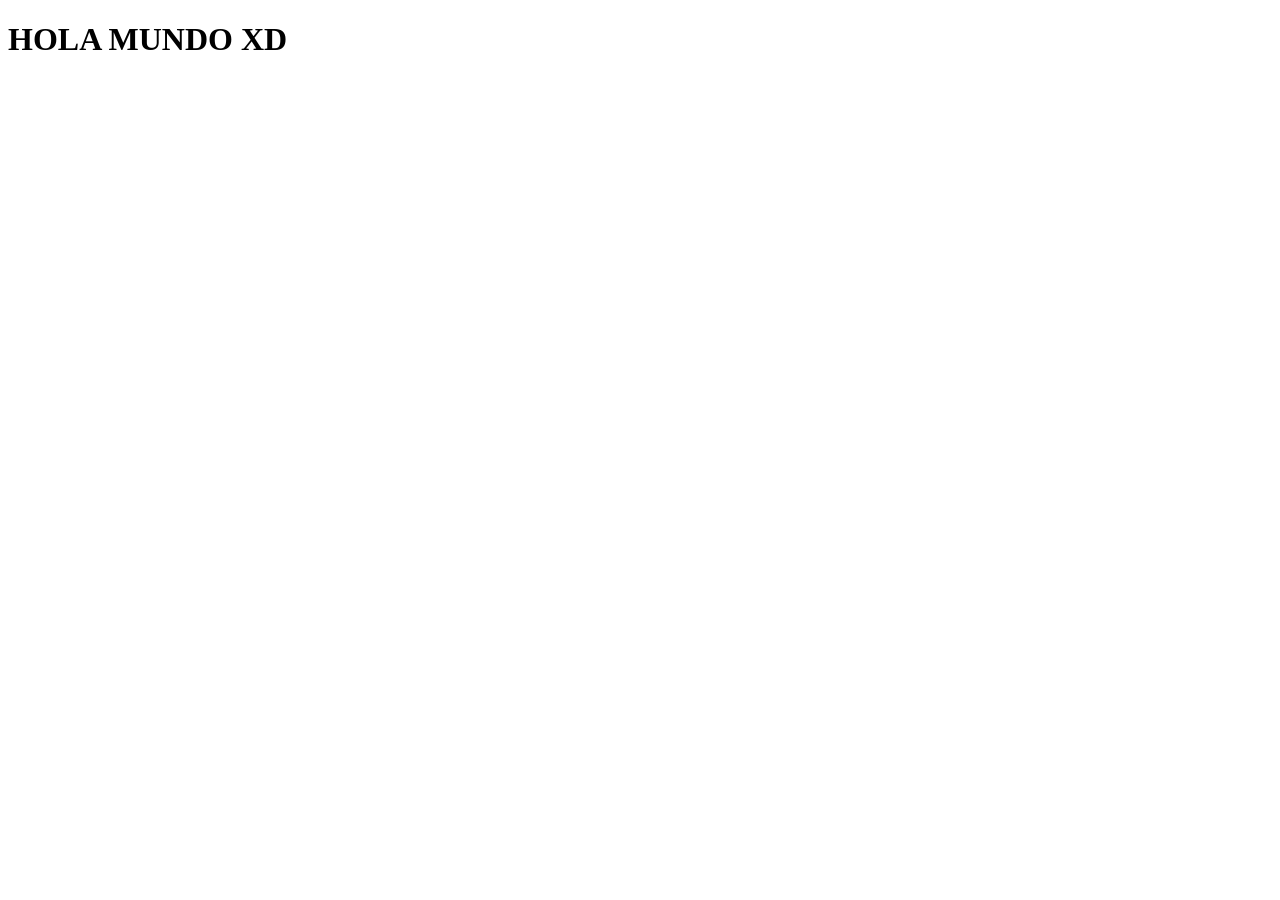
==== mi_portafolio/index.html @ 8c905e2c "PRUEBA HTML" ====
<!DOCTYPE html>
<html lang="en">
<head>
    <meta charset="UTF-8">
    <meta name="viewport" content="width=device-width, initial-scale=1.0">
    <title>Document</title>
</head>
<body>
    <h1>
        HOLA MUNDO
        XD
    </h1>
</body>
</html>
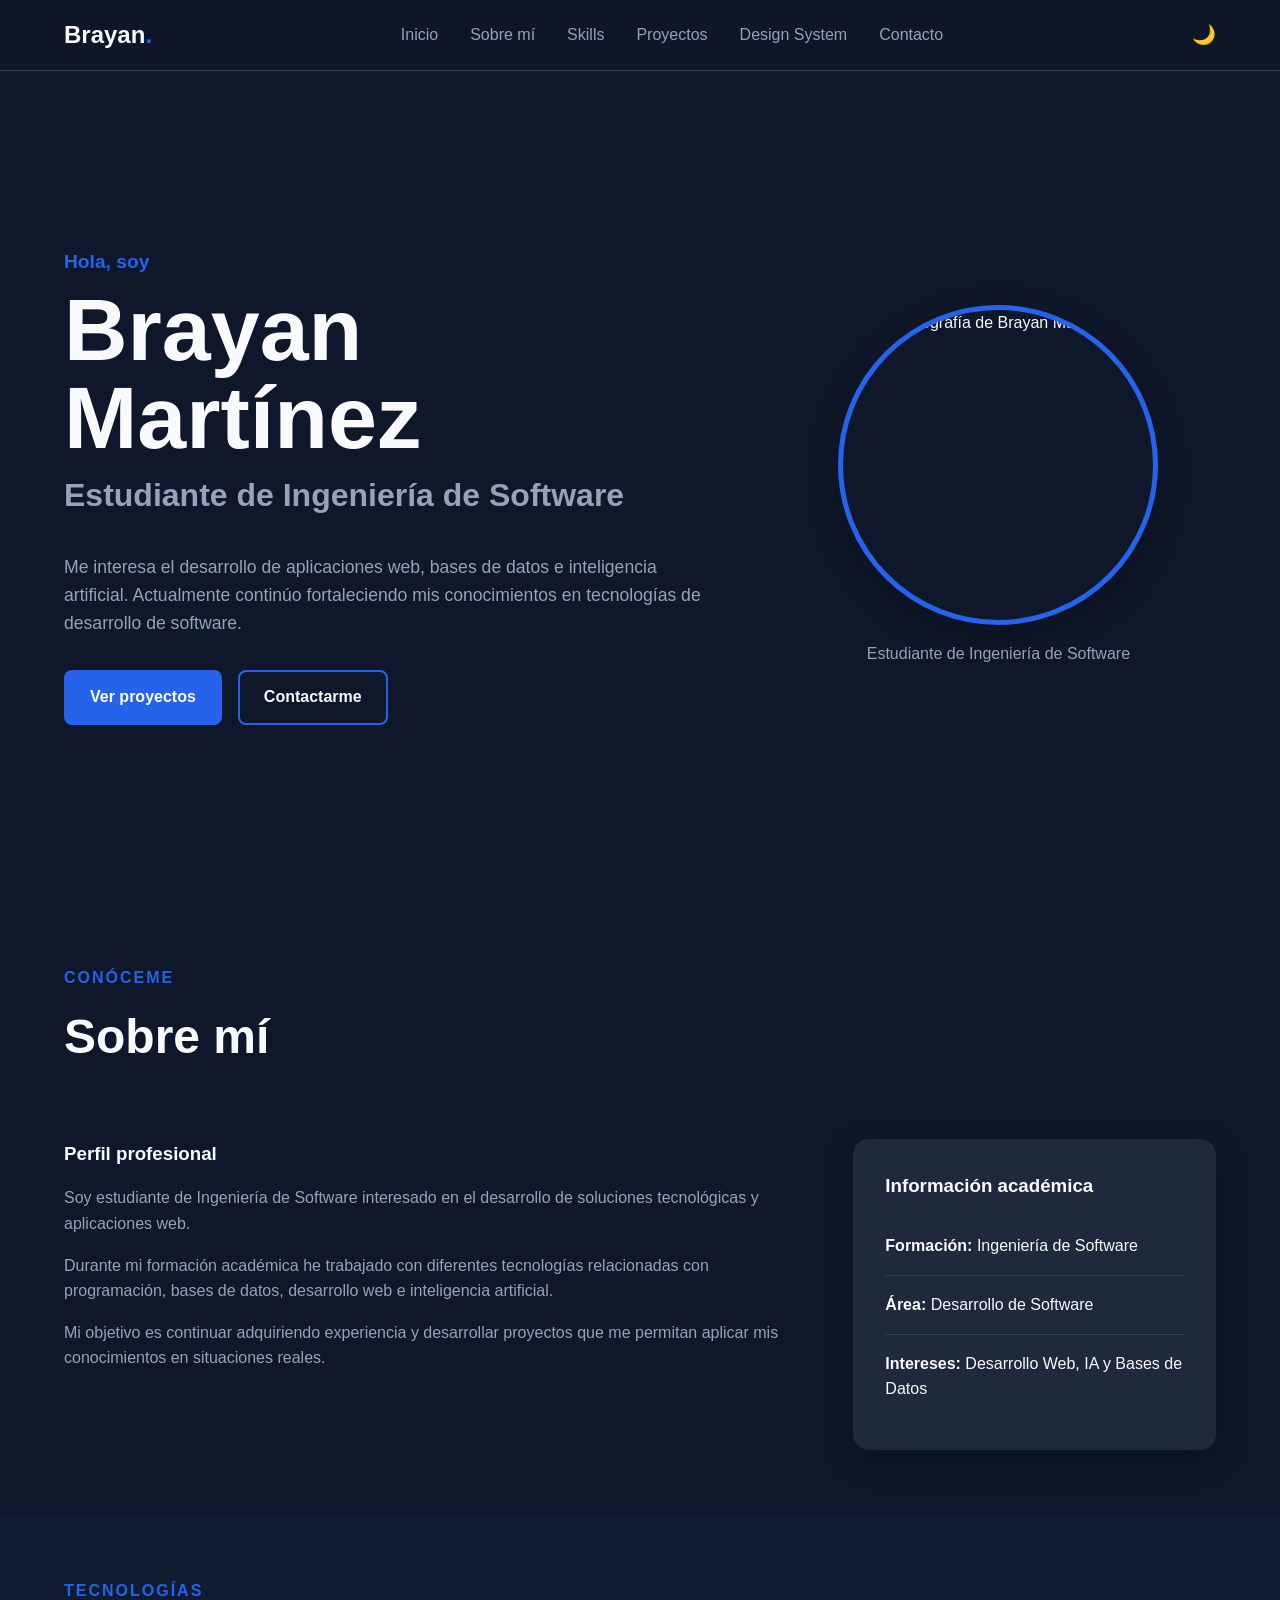
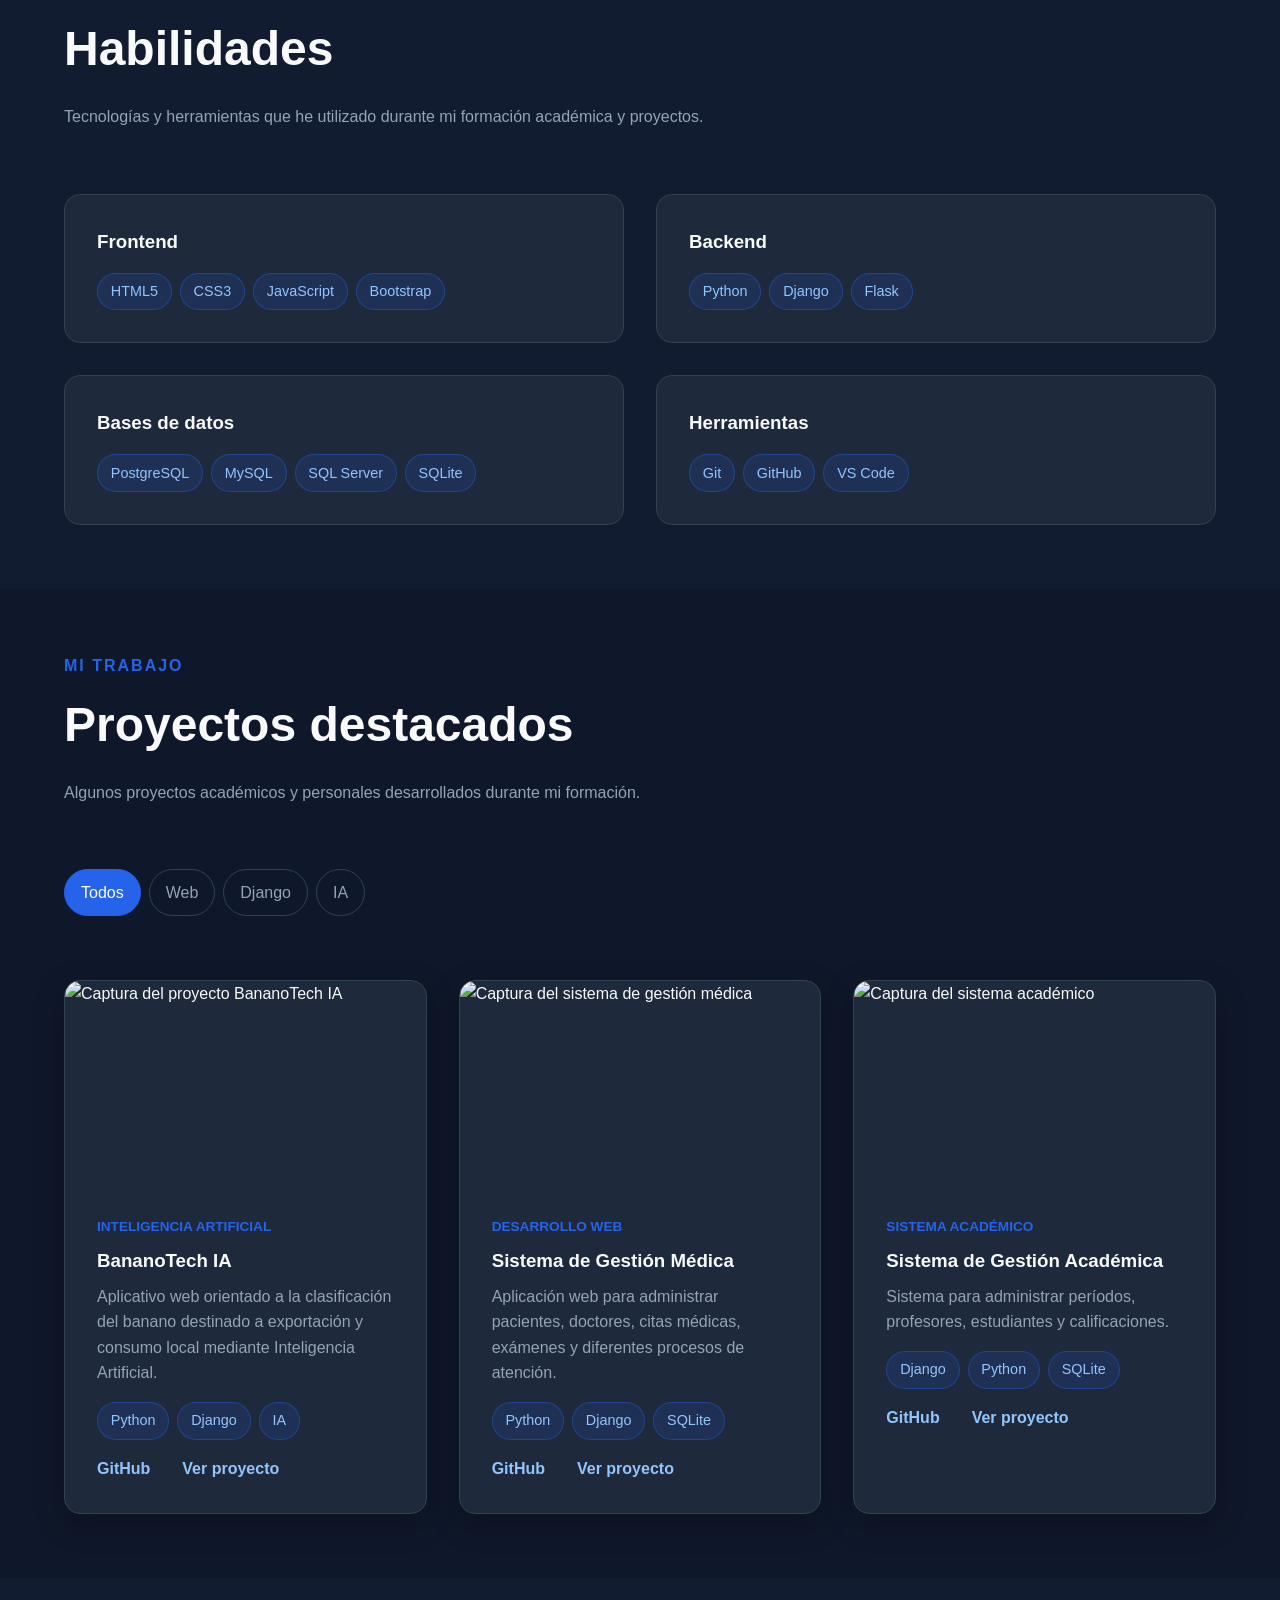
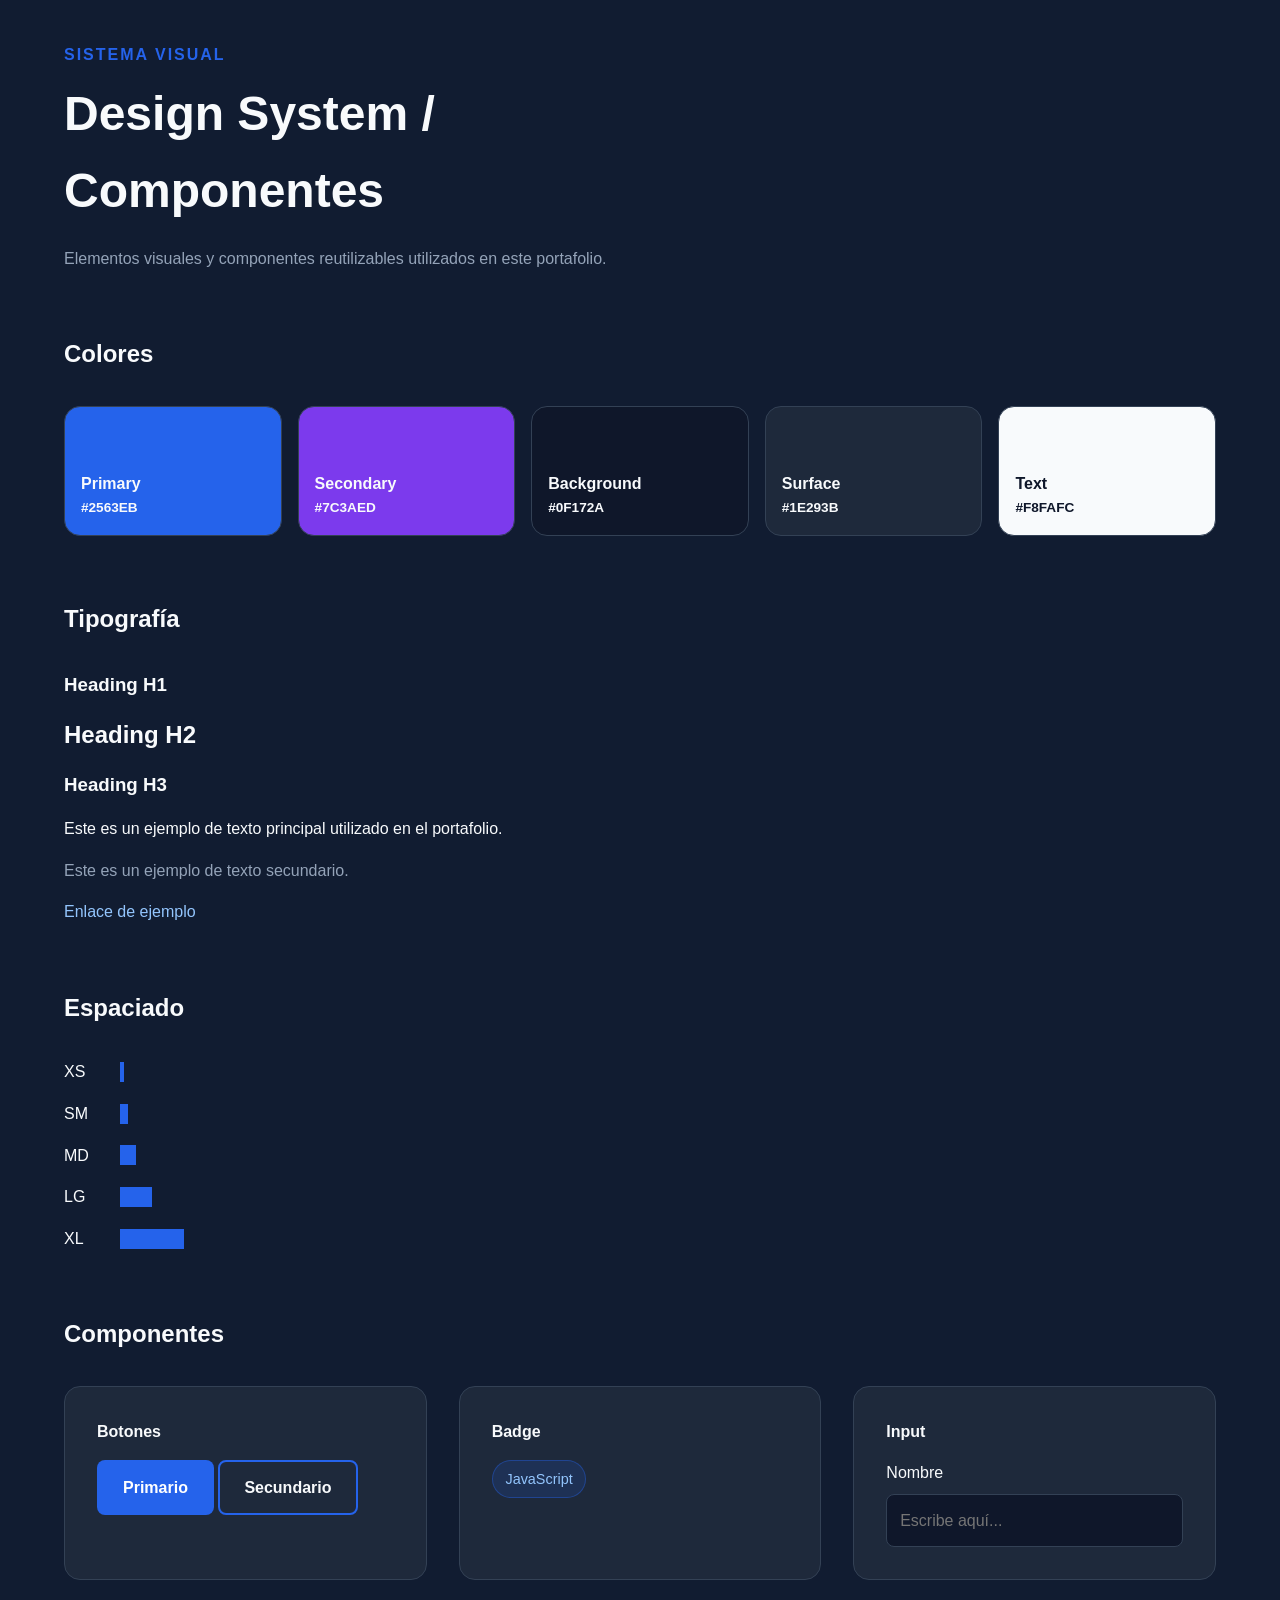
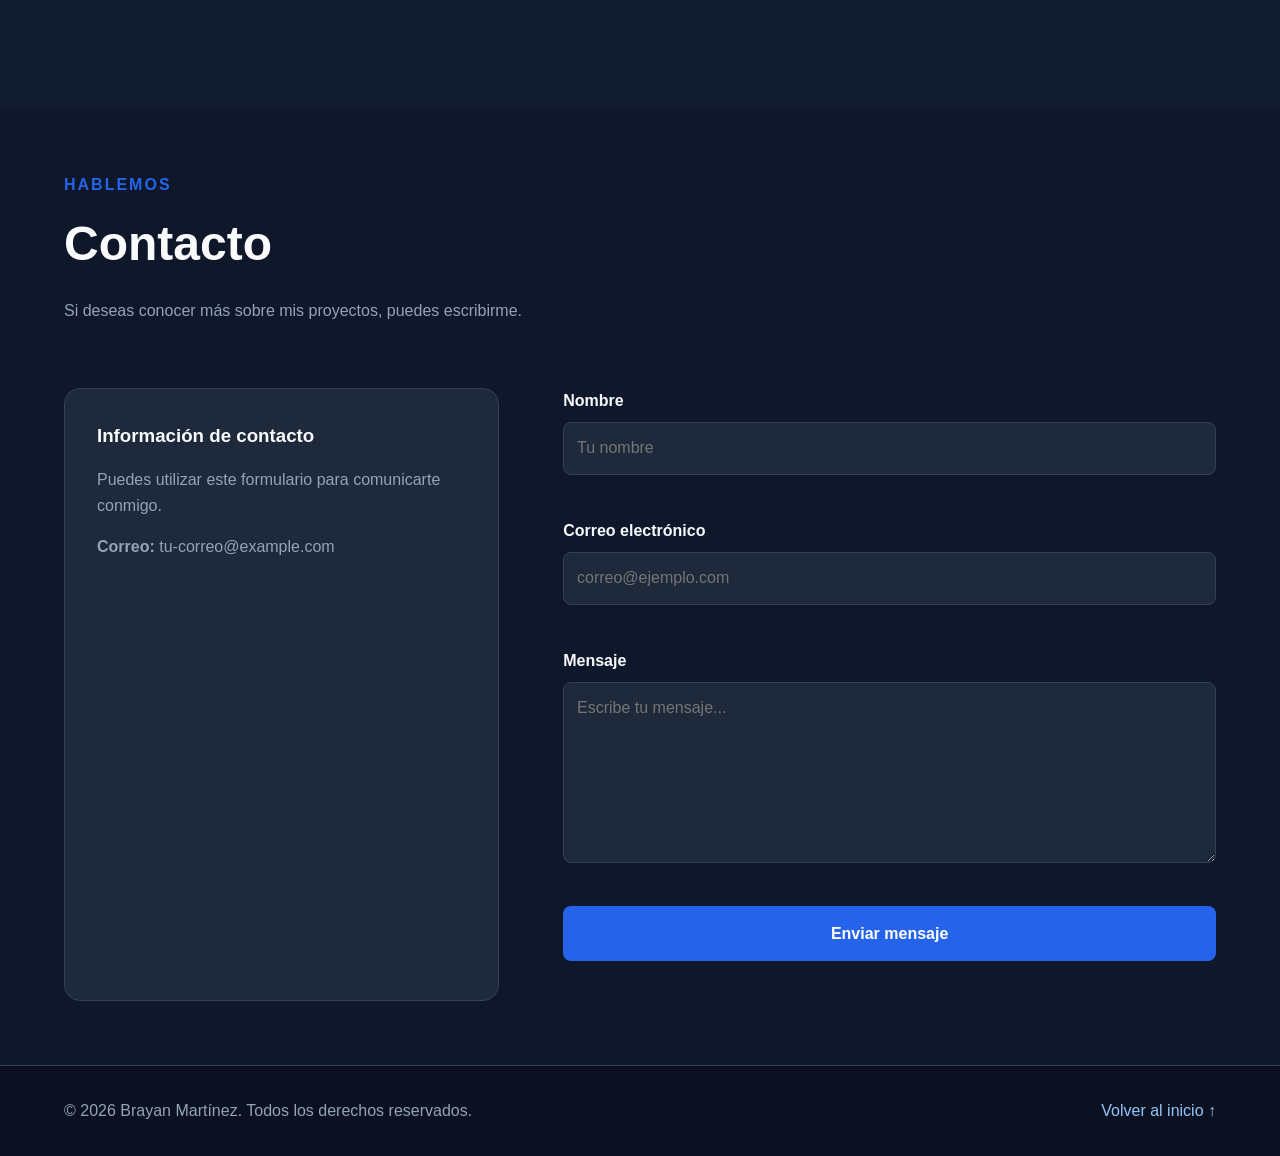
==== commit 84bd7f40: "implementacion de css html y carpeta img" ====
--- a/mi_portafolio/index.html
+++ b/mi_portafolio/index.html
@@ -1,14 +1,1023 @@
 <!DOCTYPE html>
-<html lang="en">
+<html lang="es">
+
 <head>
     <meta charset="UTF-8">
     <meta name="viewport" content="width=device-width, initial-scale=1.0">
-    <title>Document</title>
+
+    <meta
+        name="description"
+        content="Portafolio personal de Brayan Martínez, estudiante de Ingeniería de Software."
+    >
+
+    <title>Brayan Martínez | Portafolio</title>
+    <link rel="stylesheet" href="css/styles.css">
 </head>
+
 <body>
-    <h1>
-        HOLA MUNDO
-        XD
-    </h1>
+
+    <header class="header">
+
+        <nav class="navbar" aria-label="Navegación principal">
+
+            <a href="#inicio" class="logo">
+                Brayan<span>.</span>
+            </a>
+
+            <button
+                class="menu-toggle"
+                id="menu-toggle"
+                type="button"
+                aria-label="Abrir menú"
+                aria-expanded="false"
+            >
+                ☰
+            </button>
+
+            <ul class="nav-list" id="nav-list">
+
+                <li>
+                    <a href="#inicio">Inicio</a>
+                </li>
+
+                <li>
+                    <a href="#sobre-mi">Sobre mí</a>
+                </li>
+
+                <li>
+                    <a href="#skills">Skills</a>
+                </li>
+
+                <li>
+                    <a href="#proyectos">Proyectos</a>
+                </li>
+
+                <li>
+                    <a href="#design-system">Design System</a>
+                </li>
+
+                <li>
+                    <a href="#contacto">Contacto</a>
+                </li>
+
+            </ul>
+
+            <button
+                class="theme-toggle"
+                id="theme-toggle"
+                type="button"
+                aria-label="Cambiar tema"
+            >
+                🌙
+            </button>
+
+        </nav>
+
+    </header>
+
+
+    <!-- ==================== CONTENIDO PRINCIPAL ==================== -->
+    <main>
+
+        <!-- ==================== INICIO ==================== -->
+        <section id="inicio" class="hero">
+
+            <div class="container hero-content">
+
+                <div class="hero-text">
+
+                    <p class="hero-greeting">
+                        Hola, soy
+                    </p>
+
+                    <h1>
+                        Brayan Martínez
+                    </h1>
+
+                    <h2>
+                        Estudiante de Ingeniería de Software
+                    </h2>
+
+                    <p class="hero-description">
+                        Me interesa el desarrollo de aplicaciones web,
+                        bases de datos e inteligencia artificial.
+                        Actualmente continúo fortaleciendo mis conocimientos
+                        en tecnologías de desarrollo de software.
+                    </p>
+
+                    <div class="hero-buttons">
+
+                        <a href="#proyectos" class="btn btn-primary">
+                            Ver proyectos
+                        </a>
+
+                        <a href="#contacto" class="btn btn-secondary">
+                            Contactarme
+                        </a>
+
+                    </div>
+
+                </div>
+
+
+                <figure class="hero-image">
+
+                    <img
+                        src="img/perfil.jpg"
+                        alt="Fotografía de Brayan Martínez"
+                    >
+
+                    <figcaption>
+                        Estudiante de Ingeniería de Software
+                    </figcaption>
+
+                </figure>
+
+            </div>
+
+        </section>
+
+
+        <!-- ==================== SOBRE MÍ ==================== -->
+        <section id="sobre-mi" class="section">
+
+            <div class="container">
+
+                <header class="section-header">
+
+                    <p class="section-label">
+                        Conóceme
+                    </p>
+
+                    <h2>
+                        Sobre mí
+                    </h2>
+
+                </header>
+
+
+                <div class="about-content">
+
+                    <article class="about-text">
+
+                        <h3>
+                            Perfil profesional
+                        </h3>
+
+                        <p>
+                            Soy estudiante de Ingeniería de Software
+                            interesado en el desarrollo de soluciones
+                            tecnológicas y aplicaciones web.
+                        </p>
+
+                        <p>
+                            Durante mi formación académica he trabajado
+                            con diferentes tecnologías relacionadas con
+                            programación, bases de datos, desarrollo web
+                            e inteligencia artificial.
+                        </p>
+
+                        <p>
+                            Mi objetivo es continuar adquiriendo
+                            experiencia y desarrollar proyectos que me
+                            permitan aplicar mis conocimientos en
+                            situaciones reales.
+                        </p>
+
+                    </article>
+
+
+                    <aside class="about-info">
+
+                        <h3>
+                            Información académica
+                        </h3>
+
+                        <ul>
+
+                            <li>
+                                <strong>Formación:</strong>
+                                Ingeniería de Software
+                            </li>
+
+                            <li>
+                                <strong>Área:</strong>
+                                Desarrollo de Software
+                            </li>
+
+                            <li>
+                                <strong>Intereses:</strong>
+                                Desarrollo Web, IA y Bases de Datos
+                            </li>
+
+                        </ul>
+
+                    </aside>
+
+                </div>
+
+            </div>
+
+        </section>
+
+
+        <!-- ==================== SKILLS ==================== -->
+        <section id="skills" class="section section-alt">
+
+            <div class="container">
+
+                <header class="section-header">
+
+                    <p class="section-label">
+                        Tecnologías
+                    </p>
+
+                    <h2>
+                        Habilidades
+                    </h2>
+
+                    <p>
+                        Tecnologías y herramientas que he utilizado
+                        durante mi formación académica y proyectos.
+                    </p>
+
+                </header>
+
+
+                <div class="skills-grid">
+
+                    <!-- Frontend -->
+                    <article class="skill-category">
+
+                        <h3>
+                            Frontend
+                        </h3>
+
+                        <div class="skills-list">
+
+                            <span class="skill-badge">
+                                HTML5
+                            </span>
+
+                            <span class="skill-badge">
+                                CSS3
+                            </span>
+
+                            <span class="skill-badge">
+                                JavaScript
+                            </span>
+
+                            <span class="skill-badge">
+                                Bootstrap
+                            </span>
+
+                        </div>
+
+                    </article>
+
+
+                    <!-- Backend -->
+                    <article class="skill-category">
+
+                        <h3>
+                            Backend
+                        </h3>
+
+                        <div class="skills-list">
+
+                            <span class="skill-badge">
+                                Python
+                            </span>
+
+                            <span class="skill-badge">
+                                Django
+                            </span>
+
+                            <span class="skill-badge">
+                                Flask
+                            </span>
+
+                        </div>
+
+                    </article>
+
+
+                    <!-- Bases de datos -->
+                    <article class="skill-category">
+
+                        <h3>
+                            Bases de datos
+                        </h3>
+
+                        <div class="skills-list">
+
+                            <span class="skill-badge">
+                                PostgreSQL
+                            </span>
+
+                            <span class="skill-badge">
+                                MySQL
+                            </span>
+
+                            <span class="skill-badge">
+                                SQL Server
+                            </span>
+
+                            <span class="skill-badge">
+                                SQLite
+                            </span>
+
+                        </div>
+
+                    </article>
+
+
+                    <!-- Herramientas -->
+                    <article class="skill-category">
+
+                        <h3>
+                            Herramientas
+                        </h3>
+
+                        <div class="skills-list">
+
+                            <span class="skill-badge">
+                                Git
+                            </span>
+
+                            <span class="skill-badge">
+                                GitHub
+                            </span>
+
+                            <span class="skill-badge">
+                                VS Code
+                            </span>
+
+                        </div>
+
+                    </article>
+
+                </div>
+
+            </div>
+
+        </section>
+
+
+        <!-- ==================== PROYECTOS ==================== -->
+        <section id="proyectos" class="section">
+
+            <div class="container">
+
+                <header class="section-header">
+
+                    <p class="section-label">
+                        Mi trabajo
+                    </p>
+
+                    <h2>
+                        Proyectos destacados
+                    </h2>
+
+                    <p>
+                        Algunos proyectos académicos y personales
+                        desarrollados durante mi formación.
+                    </p>
+
+                </header>
+
+
+                <!-- Filtros -->
+                <div class="project-filters">
+
+                    <button
+                        class="filter-btn active"
+                        data-filter="all"
+                        type="button"
+                    >
+                        Todos
+                    </button>
+
+                    <button
+                        class="filter-btn"
+                        data-filter="web"
+                        type="button"
+                    >
+                        Web
+                    </button>
+
+                    <button
+                        class="filter-btn"
+                        data-filter="django"
+                        type="button"
+                    >
+                        Django
+                    </button>
+
+                    <button
+                        class="filter-btn"
+                        data-filter="ia"
+                        type="button"
+                    >
+                        IA
+                    </button>
+
+                </div>
+
+
+                <div class="projects-grid">
+
+                    <!-- Proyecto 1 -->
+                    <article
+                        class="project-card"
+                        data-category="ia django"
+                    >
+
+                        <figure class="project-image">
+
+                            <img
+                                src="img/proyecto-1.jpg"
+                                alt="Captura del proyecto BananoTech IA"
+                            >
+
+                        </figure>
+
+                        <div class="project-content">
+
+                            <p class="project-type">
+                                Inteligencia Artificial
+                            </p>
+
+                            <h3>
+                                BananoTech IA
+                            </h3>
+
+                            <p>
+                                Aplicativo web orientado a la clasificación
+                                del banano destinado a exportación y consumo
+                                local mediante Inteligencia Artificial.
+                            </p>
+
+                            <div class="project-technologies">
+
+                                <span class="skill-badge">
+                                    Python
+                                </span>
+
+                                <span class="skill-badge">
+                                    Django
+                                </span>
+
+                                <span class="skill-badge">
+                                    IA
+                                </span>
+
+                            </div>
+
+                            <div class="project-links">
+
+                                <a
+                                    href="#"
+                                    target="_blank"
+                                    rel="noopener noreferrer"
+                                >
+                                    GitHub
+                                </a>
+
+                                <a href="#">
+                                    Ver proyecto
+                                </a>
+
+                            </div>
+
+                        </div>
+
+                    </article>
+
+
+                    <!-- Proyecto 2 -->
+                    <article
+                        class="project-card"
+                        data-category="web django"
+                    >
+
+                        <figure class="project-image">
+
+                            <img
+                                src="img/proyecto-2.jpg"
+                                alt="Captura del sistema de gestión médica"
+                            >
+
+                        </figure>
+
+                        <div class="project-content">
+
+                            <p class="project-type">
+                                Desarrollo Web
+                            </p>
+
+                            <h3>
+                                Sistema de Gestión Médica
+                            </h3>
+
+                            <p>
+                                Aplicación web para administrar pacientes,
+                                doctores, citas médicas, exámenes y
+                                diferentes procesos de atención.
+                            </p>
+
+                            <div class="project-technologies">
+
+                                <span class="skill-badge">
+                                    Python
+                                </span>
+
+                                <span class="skill-badge">
+                                    Django
+                                </span>
+
+                                <span class="skill-badge">
+                                    SQLite
+                                </span>
+
+                            </div>
+
+                            <div class="project-links">
+
+                                <a
+                                    href="#"
+                                    target="_blank"
+                                    rel="noopener noreferrer"
+                                >
+                                    GitHub
+                                </a>
+
+                                <a href="#">
+                                    Ver proyecto
+                                </a>
+
+                            </div>
+
+                        </div>
+
+                    </article>
+
+
+                    <!-- Proyecto 3 -->
+                    <article
+                        class="project-card"
+                        data-category="web django"
+                    >
+
+                        <figure class="project-image">
+
+                            <img
+                                src="img/proyecto-3.jpg"
+                                alt="Captura del sistema académico"
+                            >
+
+                        </figure>
+
+                        <div class="project-content">
+
+                            <p class="project-type">
+                                Sistema Académico
+                            </p>
+
+                            <h3>
+                                Sistema de Gestión Académica
+                            </h3>
+
+                            <p>
+                                Sistema para administrar períodos,
+                                profesores, estudiantes y calificaciones.
+                            </p>
+
+                            <div class="project-technologies">
+
+                                <span class="skill-badge">
+                                    Django
+                                </span>
+
+                                <span class="skill-badge">
+                                    Python
+                                </span>
+
+                                <span class="skill-badge">
+                                    SQLite
+                                </span>
+
+                            </div>
+
+                            <div class="project-links">
+
+                                <a
+                                    href="#"
+                                    target="_blank"
+                                    rel="noopener noreferrer"
+                                >
+                                    GitHub
+                                </a>
+
+                                <a href="#">
+                                    Ver proyecto
+                                </a>
+
+                            </div>
+
+                        </div>
+
+                    </article>
+
+                </div>
+
+            </div>
+
+        </section>
+
+
+        <!-- ==================== DESIGN SYSTEM ==================== -->
+        <section id="design-system" class="section section-alt">
+
+            <div class="container">
+
+                <header class="section-header">
+
+                    <p class="section-label">
+                        Sistema visual
+                    </p>
+
+                    <h2>
+                        Design System / Componentes
+                    </h2>
+
+                    <p>
+                        Elementos visuales y componentes reutilizables
+                        utilizados en este portafolio.
+                    </p>
+
+                </header>
+
+
+                <!-- Colores -->
+                <article class="design-block">
+
+                    <h3>
+                        Colores
+                    </h3>
+
+                    <div class="color-grid">
+
+                        <div class="color-item color-primary">
+                            <span>Primary</span>
+                            <strong>#2563EB</strong>
+                        </div>
+
+                        <div class="color-item color-secondary">
+                            <span>Secondary</span>
+                            <strong>#7C3AED</strong>
+                        </div>
+
+                        <div class="color-item color-background">
+                            <span>Background</span>
+                            <strong>#0F172A</strong>
+                        </div>
+
+                        <div class="color-item color-surface">
+                            <span>Surface</span>
+                            <strong>#1E293B</strong>
+                        </div>
+
+                        <div class="color-item color-text">
+                            <span>Text</span>
+                            <strong>#F8FAFC</strong>
+                        </div>
+
+                    </div>
+
+                </article>
+
+
+                <!-- Tipografía -->
+                <article class="design-block">
+
+                    <h3>
+                        Tipografía
+                    </h3>
+
+                    <div class="typography-demo">
+
+                        <h1>
+                            Heading H1
+                        </h1>
+
+                        <h2>
+                            Heading H2
+                        </h2>
+
+                        <h3>
+                            Heading H3
+                        </h3>
+
+                        <p>
+                            Este es un ejemplo de texto principal
+                            utilizado en el portafolio.
+                        </p>
+
+                        <p class="text-muted">
+                            Este es un ejemplo de texto secundario.
+                        </p>
+
+                        <a href="#">
+                            Enlace de ejemplo
+                        </a>
+
+                    </div>
+
+                </article>
+
+
+                <!-- Espaciado -->
+                <article class="design-block">
+
+                    <h3>
+                        Espaciado
+                    </h3>
+
+                    <div class="spacing-demo">
+
+                        <div>
+                            <span>XS</span>
+                            <i class="space-xs"></i>
+                        </div>
+
+                        <div>
+                            <span>SM</span>
+                            <i class="space-sm"></i>
+                        </div>
+
+                        <div>
+                            <span>MD</span>
+                            <i class="space-md"></i>
+                        </div>
+
+                        <div>
+                            <span>LG</span>
+                            <i class="space-lg"></i>
+                        </div>
+
+                        <div>
+                            <span>XL</span>
+                            <i class="space-xl"></i>
+                        </div>
+
+                    </div>
+
+                </article>
+
+
+                <!-- Componentes -->
+                <article class="design-block">
+
+                    <h3>
+                        Componentes
+                    </h3>
+
+                    <div class="components-demo">
+
+                        <div class="component-example">
+
+                            <h4>
+                                Botones
+                            </h4>
+
+                            <button
+                                class="btn btn-primary"
+                                type="button"
+                            >
+                                Primario
+                            </button>
+
+                            <button
+                                class="btn btn-secondary"
+                                type="button"
+                            >
+                                Secundario
+                            </button>
+
+                        </div>
+
+
+                        <div class="component-example">
+
+                            <h4>
+                                Badge
+                            </h4>
+
+                            <span class="skill-badge">
+                                JavaScript
+                            </span>
+
+                        </div>
+
+
+                        <div class="component-example">
+
+                            <h4>
+                                Input
+                            </h4>
+
+                            <label for="demo-input">
+                                Nombre
+                            </label>
+
+                            <input
+                                type="text"
+                                id="demo-input"
+                                placeholder="Escribe aquí..."
+                            >
+
+                        </div>
+
+                    </div>
+
+                </article>
+
+            </div>
+
+        </section>
+
+
+        <!-- ==================== CONTACTO ==================== -->
+        <section id="contacto" class="section">
+
+            <div class="container">
+
+                <header class="section-header">
+
+                    <p class="section-label">
+                        Hablemos
+                    </p>
+
+                    <h2>
+                        Contacto
+                    </h2>
+
+                    <p>
+                        Si deseas conocer más sobre mis proyectos,
+                        puedes escribirme.
+                    </p>
+
+                </header>
+
+
+                <div class="contact-content">
+
+                    <aside class="contact-info">
+
+                        <h3>
+                            Información de contacto
+                        </h3>
+
+                        <p>
+                            Puedes utilizar este formulario para
+                            comunicarte conmigo.
+                        </p>
+
+                        <p>
+                            <strong>Correo:</strong>
+                            tu-correo@example.com
+                        </p>
+
+                    </aside>
+
+
+                    <form
+                        class="contact-form"
+                        id="contact-form"
+                        novalidate
+                    >
+
+                        <div class="form-group">
+
+                            <label for="nombre">
+                                Nombre
+                            </label>
+
+                            <input
+                                type="text"
+                                id="nombre"
+                                name="nombre"
+                                placeholder="Tu nombre"
+                                required
+                            >
+
+                            <small
+                                class="error-message"
+                                id="nombre-error"
+                            ></small>
+
+                        </div>
+
+
+                        <div class="form-group">
+
+                            <label for="email">
+                                Correo electrónico
+                            </label>
+
+                            <input
+                                type="email"
+                                id="email"
+                                name="email"
+                                placeholder="correo@ejemplo.com"
+                                required
+                            >
+
+                            <small
+                                class="error-message"
+                                id="email-error"
+                            ></small>
+
+                        </div>
+
+
+                        <div class="form-group">
+
+                            <label for="mensaje">
+                                Mensaje
+                            </label>
+
+                            <textarea
+                                id="mensaje"
+                                name="mensaje"
+                                rows="6"
+                                placeholder="Escribe tu mensaje..."
+                                required
+                            ></textarea>
+
+                            <small
+                                class="error-message"
+                                id="mensaje-error"
+                            ></small>
+
+                        </div>
+
+
+                        <button
+                            type="submit"
+                            class="btn btn-primary"
+                        >
+                            Enviar mensaje
+                        </button>
+
+                        <p
+                            id="form-message"
+                            class="form-message"
+                        ></p>
+
+                    </form>
+
+                </div>
+
+            </div>
+
+        </section>
+
+    </main>
+
+
+    <!-- ==================== FOOTER ==================== -->
+    <footer class="footer">
+
+        <div class="container footer-content">
+
+            <p>
+                © 2026 Brayan Martínez. Todos los derechos reservados.
+            </p>
+
+            <a href="#inicio">
+                Volver al inicio ↑
+            </a>
+
+        </div>
+
+    </footer>
+
+
+    <!-- Botón volver arriba -->
+    <button
+        id="back-to-top"
+        class="back-to-top"
+        type="button"
+        aria-label="Volver al inicio"
+    >
+        ↑
+    </button>
+
+
+    <script src="js/script.js"></script>
+
 </body>
+
 </html>
--- a/mi_portafolio/css/styles.css
+++ b/mi_portafolio/css/styles.css
@@ -0,0 +1,916 @@
+/* =====================================================
+   VARIABLES DEL DESIGN SYSTEM
+===================================================== */
+
+:root {
+
+    /* Colores */
+    --color-primary: #2563eb;
+    --color-primary-dark: #1d4ed8;
+    --color-secondary: #7c3aed;
+
+    --color-background: #0f172a;
+    --color-surface: #1e293b;
+    --color-surface-light: #334155;
+
+    --color-text: #f8fafc;
+    --color-text-muted: #94a3b8;
+
+    --color-success: #22c55e;
+    --color-danger: #ef4444;
+
+    /* Tipografía */
+    --font-primary: Arial, Helvetica, sans-serif;
+
+    /* Espaciado */
+    --space-xs: 0.25rem;
+    --space-sm: 0.5rem;
+    --space-md: 1rem;
+    --space-lg: 2rem;
+    --space-xl: 4rem;
+
+    /* Bordes */
+    --border-color: #334155;
+    --border-width: 1px;
+
+    /* Border radius */
+    --radius-sm: 0.5rem;
+    --radius-md: 1rem;
+    --radius-lg: 1.5rem;
+
+    /* Sombras */
+    --shadow-card: 0 10px 30px rgb(0 0 0 / 0.25);
+
+    /* Transiciones */
+    --transition: 0.3s ease;
+
+    /* Ancho */
+    --container-width: 1200px;
+}
+
+
+/* =====================================================
+   RESET
+===================================================== */
+
+* {
+    margin: 0;
+    padding: 0;
+    box-sizing: border-box;
+}
+
+html {
+    scroll-behavior: smooth;
+}
+
+body {
+    font-family: var(--font-primary);
+    background-color: var(--color-background);
+    color: var(--color-text);
+    line-height: 1.6;
+}
+
+img {
+    display: block;
+    max-width: 100%;
+}
+
+a {
+    color: inherit;
+    text-decoration: none;
+}
+
+button,
+input,
+textarea {
+    font: inherit;
+}
+
+
+/* =====================================================
+   ELEMENTOS GENERALES
+===================================================== */
+
+.container {
+    width: min(90%, var(--container-width));
+    margin-inline: auto;
+}
+
+.section {
+    padding: var(--space-xl) 0;
+}
+
+.section-alt {
+    background-color: #111c31;
+}
+
+.section-header {
+    max-width: 700px;
+    margin-bottom: var(--space-xl);
+}
+
+.section-label {
+    color: var(--color-primary);
+    font-weight: bold;
+    text-transform: uppercase;
+    letter-spacing: 2px;
+    margin-bottom: var(--space-sm);
+}
+
+.section-header h2 {
+    font-size: clamp(2rem, 5vw, 3rem);
+    margin-bottom: var(--space-md);
+}
+
+.section-header > p:last-child {
+    color: var(--color-text-muted);
+}
+
+
+/* =====================================================
+   HEADER / NAVBAR
+===================================================== */
+
+.header {
+    position: sticky;
+    top: 0;
+    z-index: 1000;
+    background-color: rgb(15 23 42 / 0.95);
+    backdrop-filter: blur(10px);
+    border-bottom: var(--border-width) solid var(--border-color);
+}
+
+.navbar {
+    width: min(90%, var(--container-width));
+    min-height: 70px;
+    margin-inline: auto;
+
+    display: flex;
+    align-items: center;
+    justify-content: space-between;
+
+    gap: var(--space-lg);
+}
+
+.logo {
+    font-size: 1.5rem;
+    font-weight: bold;
+}
+
+.logo span {
+    color: var(--color-primary);
+}
+
+.nav-list {
+    display: flex;
+    align-items: center;
+    gap: var(--space-lg);
+    list-style: none;
+}
+
+.nav-list a {
+    color: var(--color-text-muted);
+    transition: color var(--transition);
+}
+
+.nav-list a:hover {
+    color: var(--color-text);
+}
+
+.menu-toggle,
+.theme-toggle {
+    border: none;
+    background: none;
+    color: var(--color-text);
+    cursor: pointer;
+}
+
+.menu-toggle {
+    display: none;
+    font-size: 1.5rem;
+}
+
+.theme-toggle {
+    font-size: 1.2rem;
+}
+
+
+/* =====================================================
+   HERO
+===================================================== */
+
+.hero {
+    min-height: calc(100vh - 70px);
+    display: flex;
+    align-items: center;
+}
+
+.hero-content {
+    display: grid;
+    grid-template-columns: 1.2fr 0.8fr;
+    align-items: center;
+    gap: var(--space-xl);
+}
+
+.hero-greeting {
+    color: var(--color-primary);
+    font-size: 1.2rem;
+    font-weight: bold;
+}
+
+.hero h1 {
+    font-size: clamp(3rem, 8vw, 5.5rem);
+    line-height: 1;
+    margin: var(--space-sm) 0;
+}
+
+.hero h2 {
+    color: var(--color-text-muted);
+    font-size: clamp(1.2rem, 3vw, 2rem);
+    margin-bottom: var(--space-lg);
+}
+
+.hero-description {
+    max-width: 650px;
+    color: var(--color-text-muted);
+    font-size: 1.1rem;
+}
+
+.hero-buttons {
+    display: flex;
+    flex-wrap: wrap;
+    gap: var(--space-md);
+    margin-top: var(--space-lg);
+}
+
+.hero-image {
+    text-align: center;
+}
+
+.hero-image img {
+    width: 320px;
+    aspect-ratio: 1;
+    object-fit: cover;
+    margin-inline: auto;
+
+    border-radius: 50%;
+    border: 5px solid var(--color-primary);
+
+    box-shadow: var(--shadow-card);
+}
+
+.hero-image figcaption {
+    margin-top: var(--space-md);
+    color: var(--color-text-muted);
+}
+
+
+/* =====================================================
+   BOTONES
+===================================================== */
+
+.btn {
+    display: inline-flex;
+    align-items: center;
+    justify-content: center;
+
+    padding: 0.8rem 1.5rem;
+
+    border-radius: var(--radius-sm);
+
+    border: 2px solid transparent;
+
+    font-weight: bold;
+
+    cursor: pointer;
+
+    transition:
+        transform var(--transition),
+        background-color var(--transition),
+        border-color var(--transition);
+}
+
+.btn:hover {
+    transform: translateY(-2px);
+}
+
+.btn-primary {
+    background-color: var(--color-primary);
+    color: white;
+}
+
+.btn-primary:hover {
+    background-color: var(--color-primary-dark);
+}
+
+.btn-secondary {
+    border-color: var(--color-primary);
+    color: var(--color-text);
+    background-color: transparent;
+}
+
+.btn-secondary:hover {
+    background-color: var(--color-primary);
+}
+
+
+/* =====================================================
+   SOBRE MÍ
+===================================================== */
+
+.about-content {
+    display: grid;
+    grid-template-columns: 2fr 1fr;
+    gap: var(--space-xl);
+}
+
+.about-text h3,
+.about-info h3 {
+    margin-bottom: var(--space-md);
+}
+
+.about-text p {
+    color: var(--color-text-muted);
+    margin-bottom: var(--space-md);
+}
+
+.about-info {
+    background-color: var(--color-surface);
+    padding: var(--space-lg);
+    border-radius: var(--radius-md);
+    box-shadow: var(--shadow-card);
+}
+
+.about-info ul {
+    list-style: none;
+}
+
+.about-info li {
+    padding: var(--space-md) 0;
+    border-bottom: var(--border-width) solid var(--border-color);
+}
+
+.about-info li:last-child {
+    border-bottom: none;
+}
+
+
+/* =====================================================
+   SKILLS
+===================================================== */
+
+.skills-grid {
+    display: grid;
+    grid-template-columns: repeat(2, 1fr);
+    gap: var(--space-lg);
+}
+
+.skill-category {
+    background-color: var(--color-surface);
+    padding: var(--space-lg);
+    border-radius: var(--radius-md);
+    border: var(--border-width) solid var(--border-color);
+}
+
+.skill-category h3 {
+    margin-bottom: var(--space-md);
+}
+
+.skills-list {
+    display: flex;
+    flex-wrap: wrap;
+    gap: var(--space-sm);
+}
+
+.skill-badge {
+    display: inline-block;
+    padding: 0.4rem 0.8rem;
+
+    background-color: rgb(37 99 235 / 0.15);
+    color: #93c5fd;
+
+    border: 1px solid rgb(37 99 235 / 0.4);
+
+    border-radius: 999px;
+
+    font-size: 0.9rem;
+}
+
+
+/* =====================================================
+   FILTROS DE PROYECTOS
+===================================================== */
+
+.project-filters {
+    display: flex;
+    flex-wrap: wrap;
+    gap: var(--space-sm);
+
+    margin-bottom: var(--space-xl);
+}
+
+.filter-btn {
+    padding: 0.6rem 1rem;
+
+    border: 1px solid var(--border-color);
+    border-radius: 999px;
+
+    background-color: transparent;
+    color: var(--color-text-muted);
+
+    cursor: pointer;
+
+    transition: var(--transition);
+}
+
+.filter-btn:hover,
+.filter-btn.active {
+    background-color: var(--color-primary);
+    color: white;
+    border-color: var(--color-primary);
+}
+
+
+/* =====================================================
+   PROYECTOS
+===================================================== */
+
+.projects-grid {
+    display: grid;
+    grid-template-columns: repeat(3, 1fr);
+    gap: var(--space-lg);
+}
+
+.project-card {
+    overflow: hidden;
+
+    background-color: var(--color-surface);
+
+    border: var(--border-width) solid var(--border-color);
+    border-radius: var(--radius-md);
+
+    box-shadow: var(--shadow-card);
+
+    transition:
+        transform var(--transition),
+        border-color var(--transition);
+}
+
+.project-card:hover {
+    transform: translateY(-5px);
+    border-color: var(--color-primary);
+}
+
+.project-image {
+    overflow: hidden;
+}
+
+.project-image img {
+    width: 100%;
+    aspect-ratio: 16 / 9;
+    object-fit: cover;
+}
+
+.project-content {
+    padding: var(--space-lg);
+}
+
+.project-type {
+    color: var(--color-primary);
+    font-size: 0.85rem;
+    font-weight: bold;
+    text-transform: uppercase;
+}
+
+.project-content h3 {
+    margin: var(--space-sm) 0;
+}
+
+.project-content > p:not(.project-type) {
+    color: var(--color-text-muted);
+}
+
+.project-technologies {
+    display: flex;
+    flex-wrap: wrap;
+    gap: var(--space-sm);
+    margin: var(--space-md) 0;
+}
+
+.project-links {
+    display: flex;
+    gap: var(--space-lg);
+}
+
+.project-links a {
+    color: #93c5fd;
+    font-weight: bold;
+}
+
+.project-links a:hover {
+    color: white;
+}
+
+
+/* =====================================================
+   DESIGN SYSTEM
+===================================================== */
+
+.design-block {
+    margin-bottom: var(--space-xl);
+}
+
+.design-block > h3 {
+    margin-bottom: var(--space-lg);
+    font-size: 1.5rem;
+}
+
+.color-grid {
+    display: grid;
+    grid-template-columns: repeat(5, 1fr);
+    gap: var(--space-md);
+}
+
+.color-item {
+    min-height: 130px;
+
+    padding: var(--space-md);
+
+    display: flex;
+    flex-direction: column;
+    justify-content: flex-end;
+
+    border-radius: var(--radius-md);
+
+    border: 1px solid var(--border-color);
+}
+
+.color-item span {
+    font-weight: bold;
+}
+
+.color-item strong {
+    font-size: 0.85rem;
+}
+
+.color-primary {
+    background-color: #2563eb;
+}
+
+.color-secondary {
+    background-color: #7c3aed;
+}
+
+.color-background {
+    background-color: #0f172a;
+}
+
+.color-surface {
+    background-color: #1e293b;
+}
+
+.color-text {
+    background-color: #f8fafc;
+    color: #0f172a;
+}
+
+.typography-demo {
+    display: grid;
+    gap: var(--space-md);
+}
+
+.text-muted {
+    color: var(--color-text-muted);
+}
+
+.typography-demo a {
+    color: #93c5fd;
+}
+
+.spacing-demo {
+    display: grid;
+    gap: var(--space-md);
+}
+
+.spacing-demo > div {
+    display: flex;
+    align-items: center;
+    gap: var(--space-md);
+}
+
+.spacing-demo span {
+    width: 40px;
+}
+
+.spacing-demo i {
+    display: block;
+    height: 20px;
+    background-color: var(--color-primary);
+}
+
+.space-xs {
+    width: var(--space-xs);
+}
+
+.space-sm {
+    width: var(--space-sm);
+}
+
+.space-md {
+    width: var(--space-md);
+}
+
+.space-lg {
+    width: var(--space-lg);
+}
+
+.space-xl {
+    width: var(--space-xl);
+}
+
+.components-demo {
+    display: grid;
+    grid-template-columns: repeat(3, 1fr);
+    gap: var(--space-lg);
+}
+
+.component-example {
+    padding: var(--space-lg);
+
+    background-color: var(--color-surface);
+
+    border: 1px solid var(--border-color);
+    border-radius: var(--radius-md);
+}
+
+.component-example h4 {
+    margin-bottom: var(--space-md);
+}
+
+.component-example label {
+    display: block;
+    margin-bottom: var(--space-sm);
+}
+
+.component-example input {
+    width: 100%;
+    padding: 0.8rem;
+
+    border: 1px solid var(--border-color);
+    border-radius: var(--radius-sm);
+
+    background-color: var(--color-background);
+    color: var(--color-text);
+}
+
+
+/* =====================================================
+   CONTACTO
+===================================================== */
+
+.contact-content {
+    display: grid;
+    grid-template-columns: 1fr 1.5fr;
+    gap: var(--space-xl);
+}
+
+.contact-info {
+    padding: var(--space-lg);
+    background-color: var(--color-surface);
+
+    border-radius: var(--radius-md);
+    border: 1px solid var(--border-color);
+}
+
+.contact-info h3 {
+    margin-bottom: var(--space-md);
+}
+
+.contact-info p {
+    color: var(--color-text-muted);
+    margin-bottom: var(--space-md);
+}
+
+.contact-form {
+    display: grid;
+    gap: var(--space-md);
+}
+
+.form-group {
+    display: grid;
+    gap: var(--space-sm);
+}
+
+.form-group label {
+    font-weight: bold;
+}
+
+.form-group input,
+.form-group textarea {
+    width: 100%;
+
+    padding: 0.8rem;
+
+    border: 1px solid var(--border-color);
+    border-radius: var(--radius-sm);
+
+    background-color: var(--color-surface);
+    color: var(--color-text);
+
+    outline: none;
+}
+
+.form-group input:focus,
+.form-group textarea:focus {
+    border-color: var(--color-primary);
+}
+
+.error-message {
+    min-height: 1.2rem;
+    color: var(--color-danger);
+}
+
+.form-message {
+    min-height: 1.5rem;
+}
+
+
+/* =====================================================
+   FOOTER
+===================================================== */
+
+.footer {
+    padding: var(--space-lg) 0;
+
+    border-top: 1px solid var(--border-color);
+
+    background-color: #0b1120;
+}
+
+.footer-content {
+    display: flex;
+    justify-content: space-between;
+    align-items: center;
+    gap: var(--space-md);
+}
+
+.footer p {
+    color: var(--color-text-muted);
+}
+
+.footer a {
+    color: #93c5fd;
+}
+
+
+/* =====================================================
+   BOTÓN VOLVER ARRIBA
+===================================================== */
+
+.back-to-top {
+    position: fixed;
+
+    right: 1.5rem;
+    bottom: 1.5rem;
+
+    width: 45px;
+    height: 45px;
+
+    border: none;
+    border-radius: 50%;
+
+    background-color: var(--color-primary);
+    color: white;
+
+    font-size: 1.2rem;
+
+    cursor: pointer;
+
+    opacity: 0;
+    visibility: hidden;
+
+    transition: var(--transition);
+}
+
+.back-to-top.visible {
+    opacity: 1;
+    visibility: visible;
+}
+
+
+/* =====================================================
+   RESPONSIVE — TABLET
+===================================================== */
+
+@media (max-width: 900px) {
+
+    .nav-list {
+        position: absolute;
+
+        top: 70px;
+        left: 0;
+
+        width: 100%;
+
+        padding: var(--space-lg);
+
+        flex-direction: column;
+
+        background-color: var(--color-background);
+
+        border-bottom: 1px solid var(--border-color);
+
+        opacity: 0;
+        visibility: hidden;
+
+        transform: translateY(-10px);
+
+        transition: var(--transition);
+    }
+
+    .nav-list.active {
+        opacity: 1;
+        visibility: visible;
+        transform: translateY(0);
+    }
+
+    .menu-toggle {
+        display: block;
+    }
+
+    .hero-content {
+        grid-template-columns: 1fr;
+        text-align: center;
+    }
+
+    .hero-description {
+        margin-inline: auto;
+    }
+
+    .hero-buttons {
+        justify-content: center;
+    }
+
+    .projects-grid {
+        grid-template-columns: repeat(2, 1fr);
+    }
+
+    .color-grid {
+        grid-template-columns: repeat(3, 1fr);
+    }
+
+    .components-demo {
+        grid-template-columns: 1fr;
+    }
+
+}
+
+
+/* =====================================================
+   RESPONSIVE — MÓVIL
+===================================================== */
+
+@media (max-width: 600px) {
+
+    .section {
+        padding: 3rem 0;
+    }
+
+    .hero {
+        padding: 3rem 0;
+    }
+
+    .hero h1 {
+        font-size: 3rem;
+    }
+
+    .hero-image img {
+        width: 230px;
+    }
+
+    .about-content {
+        grid-template-columns: 1fr;
+    }
+
+    .skills-grid {
+        grid-template-columns: 1fr;
+    }
+
+    .projects-grid {
+        grid-template-columns: 1fr;
+    }
+
+    .color-grid {
+        grid-template-columns: repeat(2, 1fr);
+    }
+
+    .contact-content {
+        grid-template-columns: 1fr;
+    }
+
+    .footer-content {
+        flex-direction: column;
+        text-align: center;
+    }
+
+}
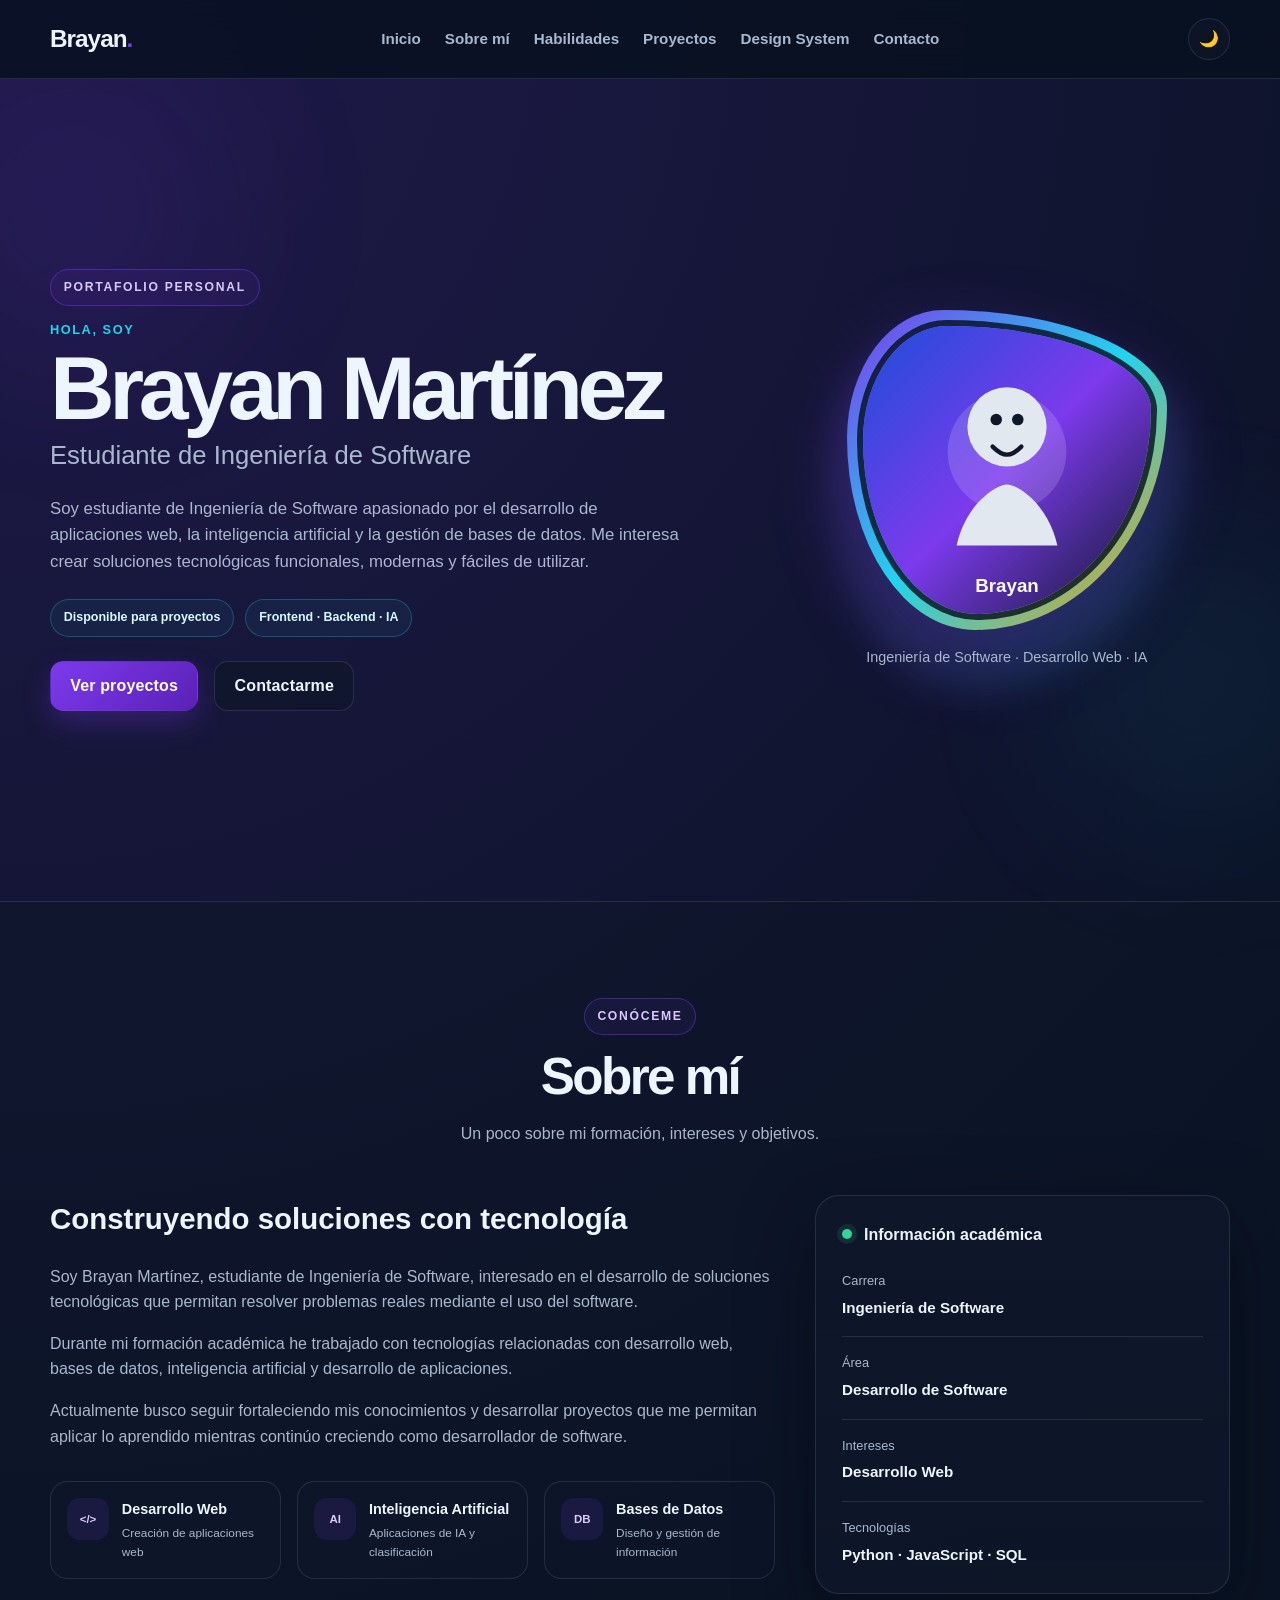
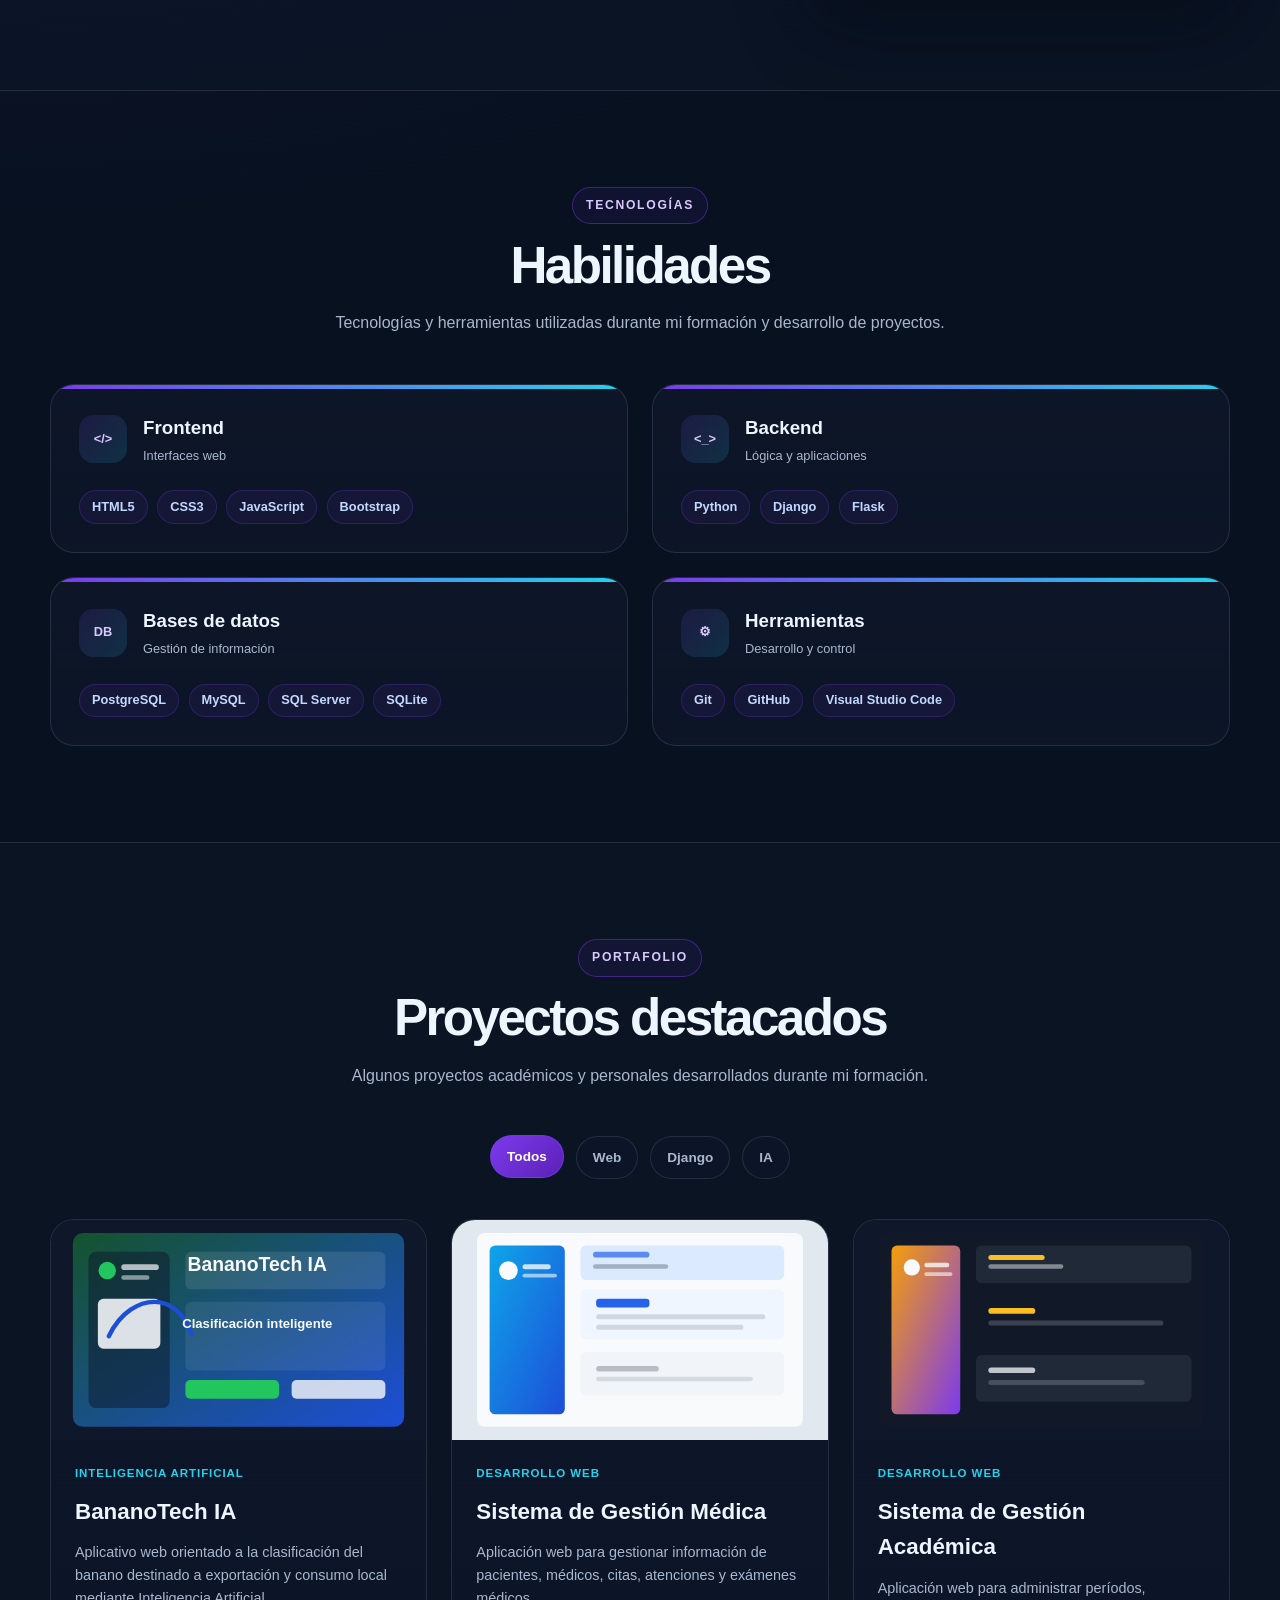
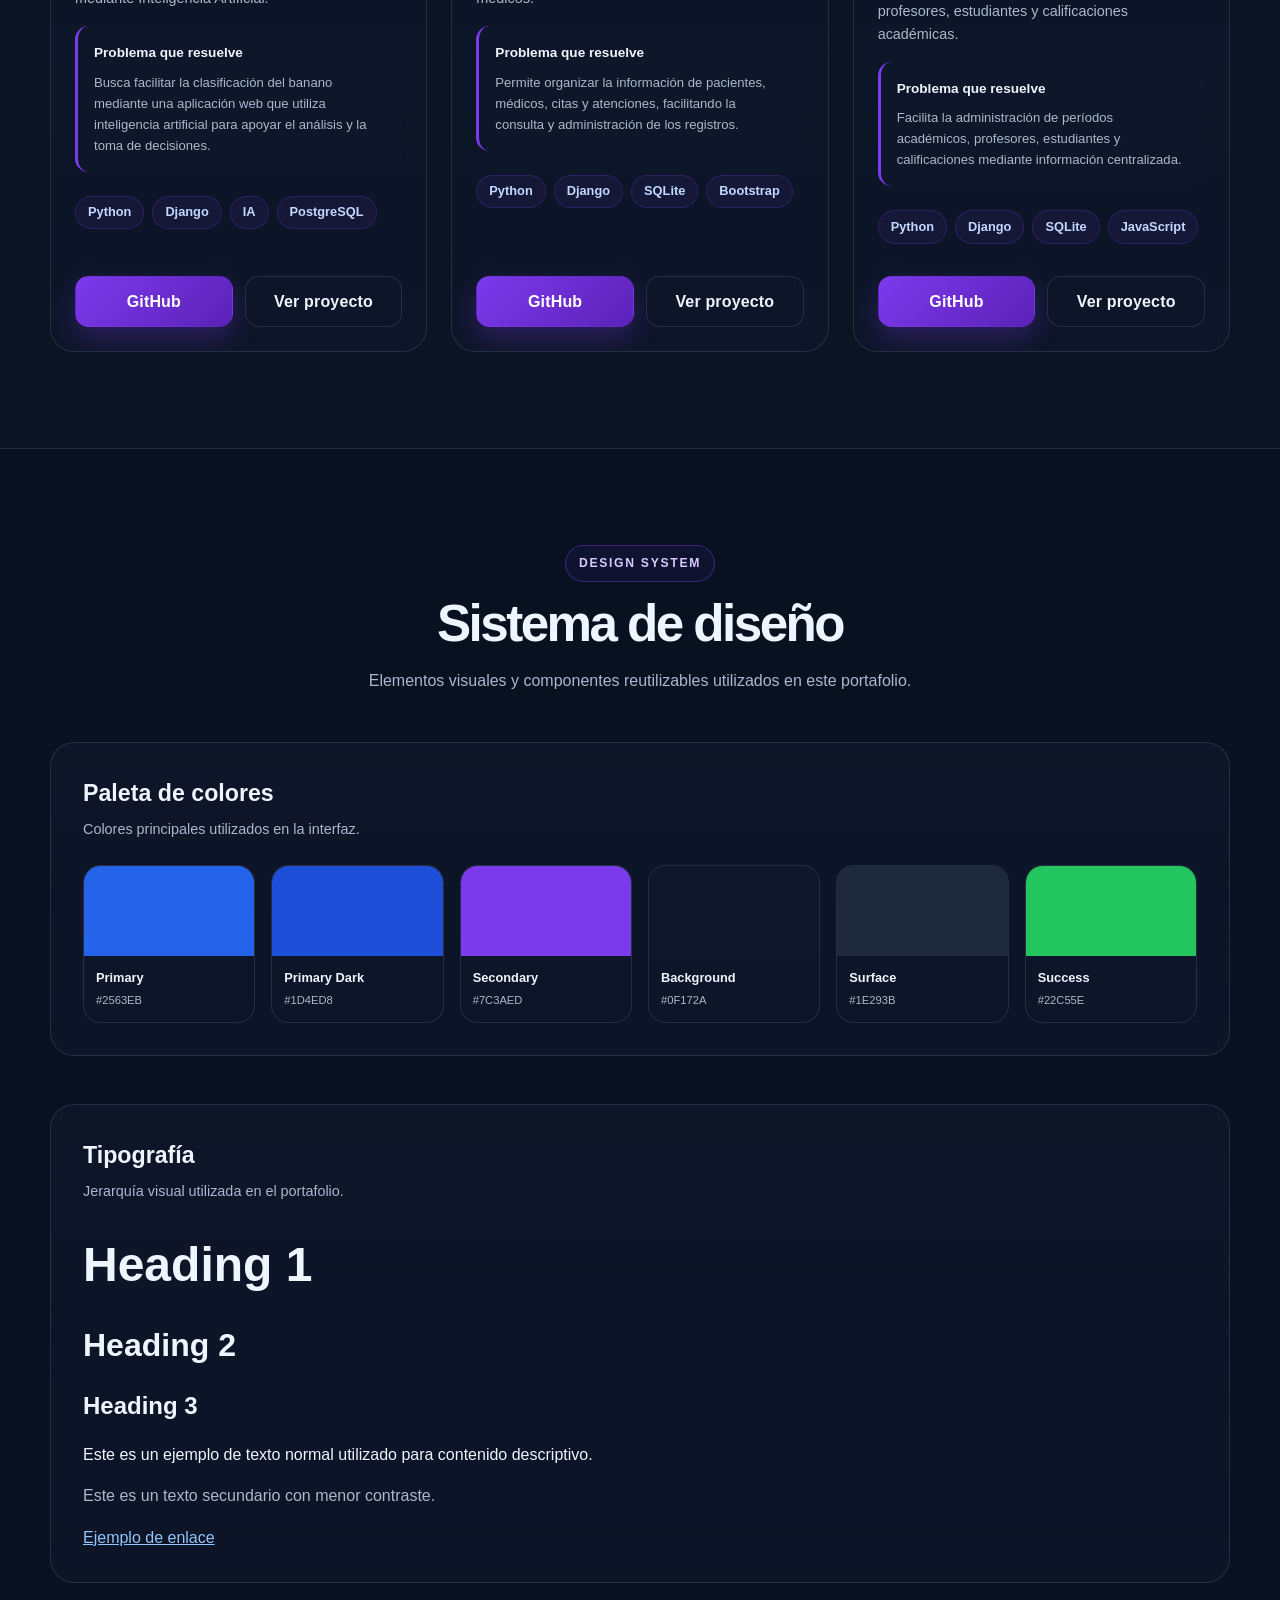
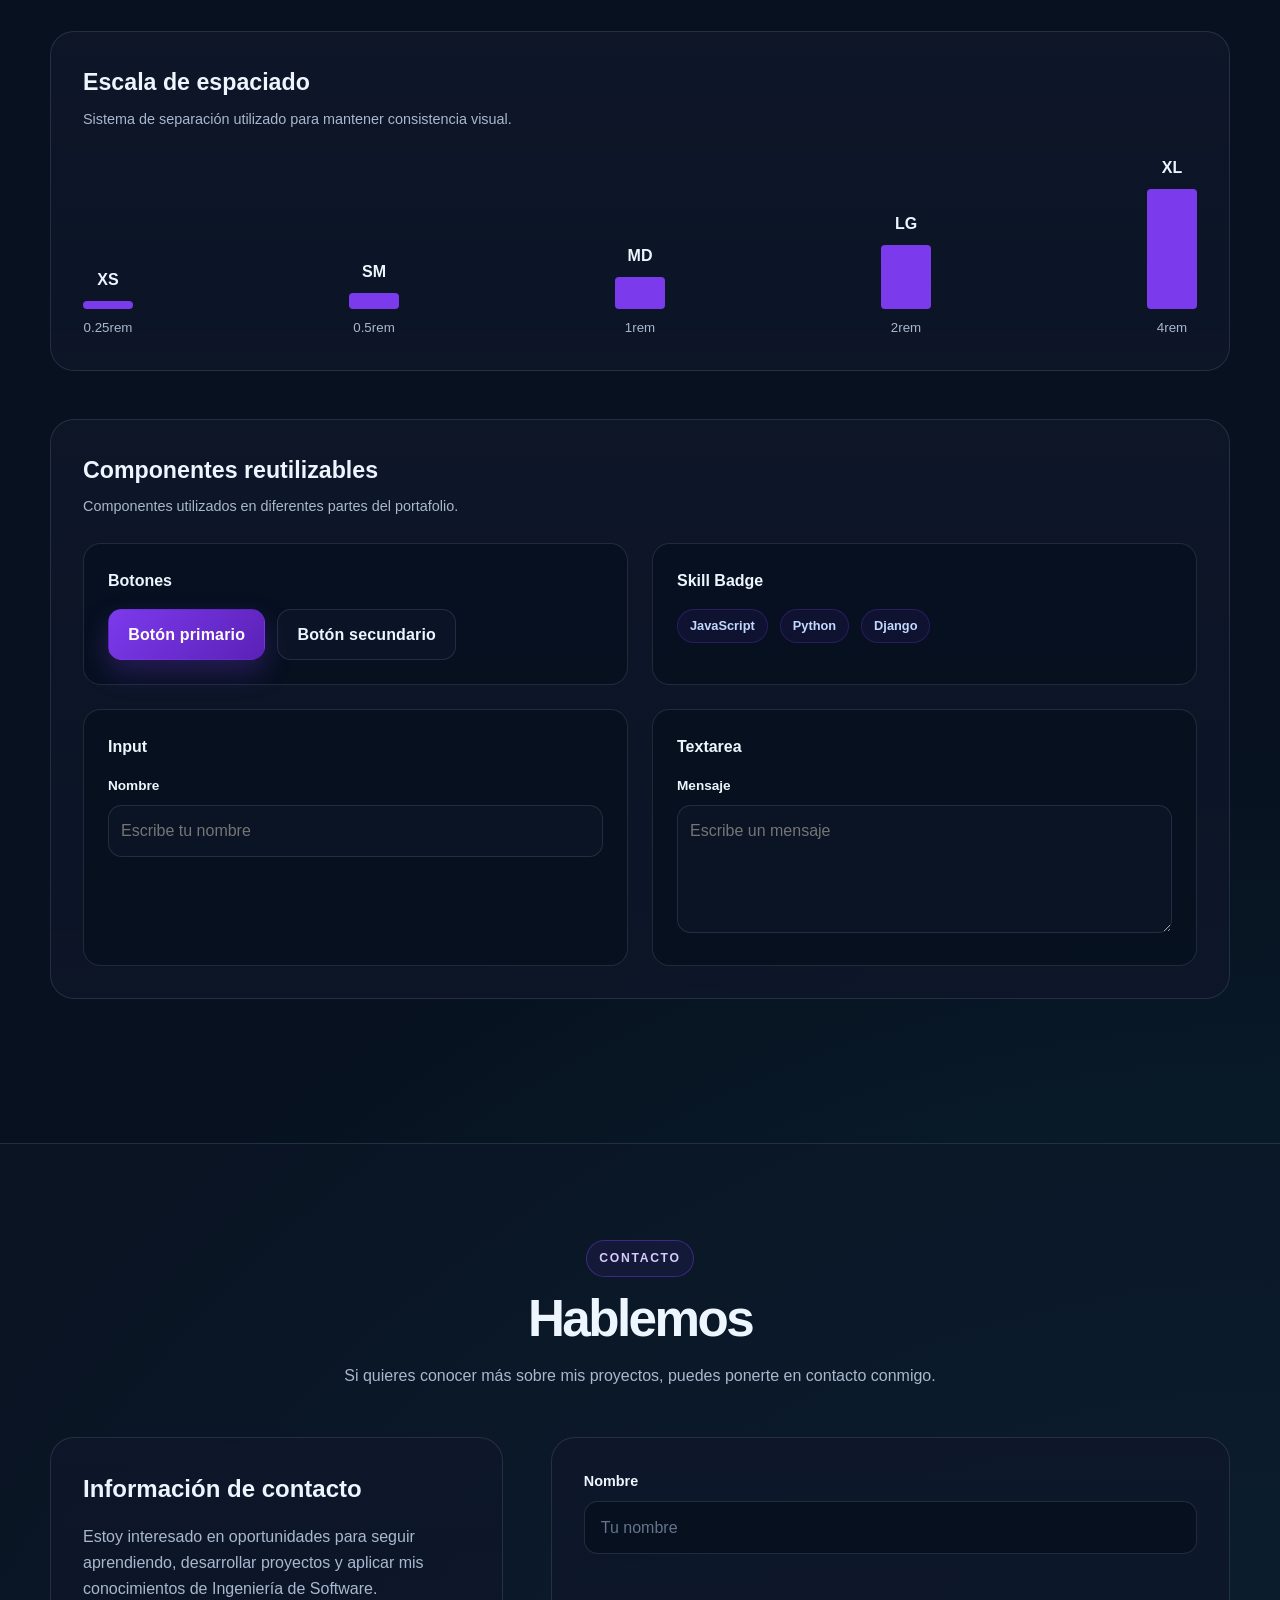
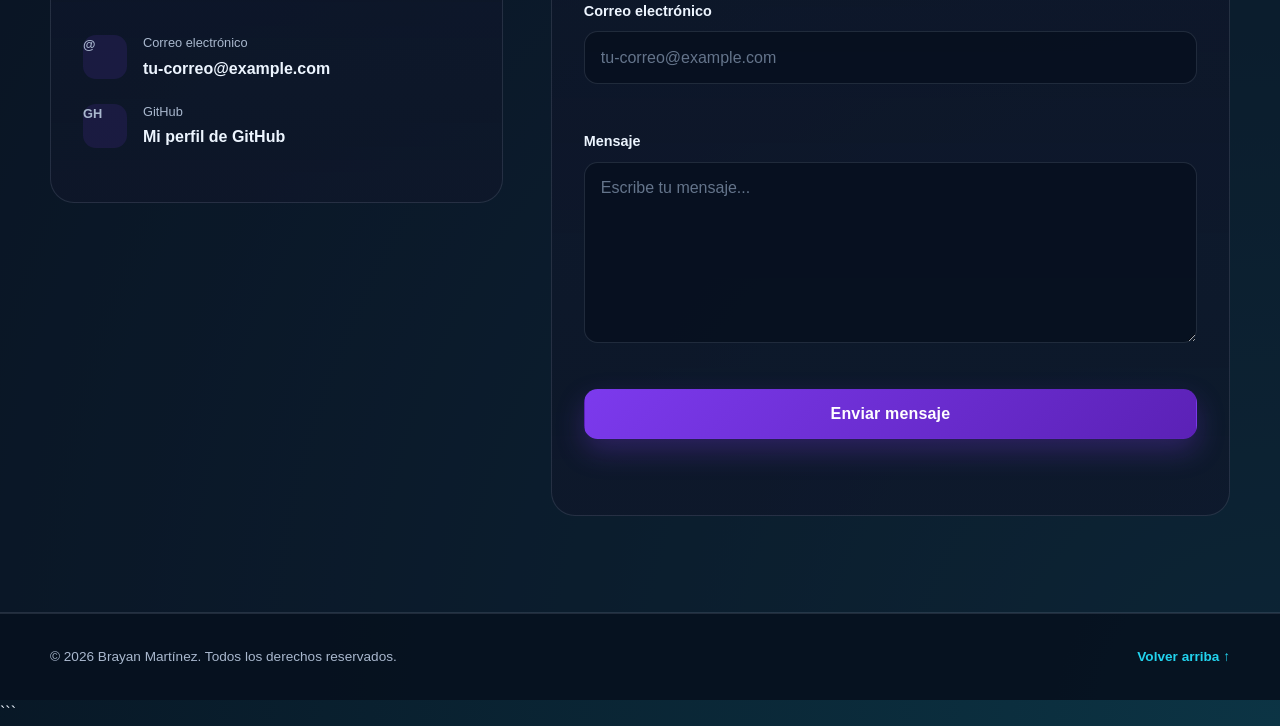
==== commit 6d249644: "implemeteacion de html css cemantico y mejor expUX" ====
--- a/mi_portafolio/index.html
+++ b/mi_portafolio/index.html
@@ -3,88 +3,125 @@
 
 <head>
     <meta charset="UTF-8">
-    <meta name="viewport" content="width=device-width, initial-scale=1.0">
+
+    <meta
+        name="viewport"
+        content="width=device-width, initial-scale=1.0"
+    >
 
     <meta
         name="description"
-        content="Portafolio personal de Brayan Martínez, estudiante de Ingeniería de Software."
+        content="Portafolio profesional de Brayan Martínez, estudiante de Ingeniería de Software."
     >
 
+    <meta
+        name="author"
+        content="Brayan Martínez"
+    >
+
     <title>Brayan Martínez | Portafolio</title>
-    <link rel="stylesheet" href="css/styles.css">
+
+    <link
+        rel="stylesheet"
+        href="css/styles.css"
+    >
 </head>
 
 <body>
 
+    <!-- =========================
+         HEADER / NAVEGACIÓN
+    ========================== -->
     <header class="header">
 
-        <nav class="navbar" aria-label="Navegación principal">
-
-            <a href="#inicio" class="logo">
+        <div class="container navbar">
+
+            <a
+                href="#inicio"
+                class="logo"
+                aria-label="Ir al inicio"
+            >
                 Brayan<span>.</span>
             </a>
 
+            <nav
+                class="nav"
+                aria-label="Navegación principal"
+            >
+
+                <button
+                    id="menu-toggle"
+                    class="menu-toggle"
+                    aria-label="Abrir menú"
+                    aria-expanded="false"
+                    aria-controls="nav-list"
+                    type="button"
+                >
+                    ☰
+                </button>
+
+                <ul
+                    id="nav-list"
+                    class="nav-list"
+                >
+                    <li>
+                        <a href="#inicio">Inicio</a>
+                    </li>
+
+                    <li>
+                        <a href="#sobre-mi">Sobre mí</a>
+                    </li>
+
+                    <li>
+                        <a href="#skills">Habilidades</a>
+                    </li>
+
+                    <li>
+                        <a href="#proyectos">Proyectos</a>
+                    </li>
+
+                    <li>
+                        <a href="#design-system">Design System</a>
+                    </li>
+
+                    <li>
+                        <a href="#contacto">Contacto</a>
+                    </li>
+                </ul>
+
+            </nav>
+
             <button
-                class="menu-toggle"
-                id="menu-toggle"
+                id="theme-toggle"
+                class="theme-toggle"
                 type="button"
-                aria-label="Abrir menú"
-                aria-expanded="false"
-            >
-                ☰
-            </button>
-
-            <ul class="nav-list" id="nav-list">
-
-                <li>
-                    <a href="#inicio">Inicio</a>
-                </li>
-
-                <li>
-                    <a href="#sobre-mi">Sobre mí</a>
-                </li>
-
-                <li>
-                    <a href="#skills">Skills</a>
-                </li>
-
-                <li>
-                    <a href="#proyectos">Proyectos</a>
-                </li>
-
-                <li>
-                    <a href="#design-system">Design System</a>
-                </li>
-
-                <li>
-                    <a href="#contacto">Contacto</a>
-                </li>
-
-            </ul>
-
-            <button
-                class="theme-toggle"
-                id="theme-toggle"
-                type="button"
-                aria-label="Cambiar tema"
+                aria-label="Cambiar a modo claro"
             >
                 🌙
             </button>
 
-        </nav>
+        </div>
 
     </header>
 
 
-    <!-- ==================== CONTENIDO PRINCIPAL ==================== -->
     <main>
 
-        <!-- ==================== INICIO ==================== -->
-        <section id="inicio" class="hero">
+        <!-- =========================
+             INICIO
+        ========================== -->
+        <section
+            id="inicio"
+            class="hero section"
+        >
 
             <div class="container hero-content">
 
                 <div class="hero-text">
+
+                    <span class="section-tag">
+                        PORTAFOLIO PERSONAL
+                    </span>
 
                     <p class="hero-greeting">
                         Hola, soy
@@ -99,19 +136,31 @@
                     </h2>
 
                     <p class="hero-description">
-                        Me interesa el desarrollo de aplicaciones web,
-                        bases de datos e inteligencia artificial.
-                        Actualmente continúo fortaleciendo mis conocimientos
-                        en tecnologías de desarrollo de software.
+                        Soy estudiante de Ingeniería de Software apasionado
+                        por el desarrollo de aplicaciones web, la inteligencia
+                        artificial y la gestión de bases de datos. Me interesa
+                        crear soluciones tecnológicas funcionales, modernas
+                        y fáciles de utilizar.
                     </p>
 
-                    <div class="hero-buttons">
-
-                        <a href="#proyectos" class="btn btn-primary">
+                    <div class="hero-meta" aria-label="Información rápida">
+                        <span>Disponible para proyectos</span>
+                        <span>Frontend · Backend · IA</span>
+                    </div>
+
+                    <div class="hero-actions">
+
+                        <a
+                            href="#proyectos"
+                            class="btn btn-primary"
+                        >
                             Ver proyectos
                         </a>
 
-                        <a href="#contacto" class="btn btn-secondary">
+                        <a
+                            href="#contacto"
+                            class="btn btn-secondary"
+                        >
                             Contactarme
                         </a>
 
@@ -122,13 +171,17 @@
 
                 <figure class="hero-image">
 
-                    <img
-                        src="img/perfil.jpg"
-                        alt="Fotografía de Brayan Martínez"
-                    >
+                    <div class="profile-image-wrapper">
+
+                        <img
+                            src="img/perfil.svg"
+                            alt="Ilustración de Brayan Martínez"
+                        >
+
+                    </div>
 
                     <figcaption>
-                        Estudiante de Ingeniería de Software
+                        Ingeniería de Software · Desarrollo Web · IA
                     </figcaption>
 
                 </figure>
@@ -138,79 +191,181 @@
         </section>
 
 
-        <!-- ==================== SOBRE MÍ ==================== -->
-        <section id="sobre-mi" class="section">
+        <!-- =========================
+             SOBRE MÍ
+        ========================== -->
+        <section
+            id="sobre-mi"
+            class="section section-alt"
+        >
 
             <div class="container">
 
-                <header class="section-header">
-
-                    <p class="section-label">
-                        Conóceme
-                    </p>
+                <div class="section-header">
+
+                    <span class="section-tag">
+                        CONÓCEME
+                    </span>
 
                     <h2>
                         Sobre mí
                     </h2>
 
-                </header>
-
-
-                <div class="about-content">
-
-                    <article class="about-text">
-
-                        <h3>
-                            Perfil profesional
-                        </h3>
-
-                        <p>
-                            Soy estudiante de Ingeniería de Software
-                            interesado en el desarrollo de soluciones
-                            tecnológicas y aplicaciones web.
-                        </p>
-
-                        <p>
-                            Durante mi formación académica he trabajado
-                            con diferentes tecnologías relacionadas con
-                            programación, bases de datos, desarrollo web
-                            e inteligencia artificial.
-                        </p>
-
-                        <p>
-                            Mi objetivo es continuar adquiriendo
-                            experiencia y desarrollar proyectos que me
-                            permitan aplicar mis conocimientos en
-                            situaciones reales.
-                        </p>
+                    <p>
+                        Un poco sobre mi formación, intereses y objetivos.
+                    </p>
+
+                </div>
+
+
+                <div class="about-grid">
+
+                    <article class="about-content">
+
+                        <div class="about-text">
+
+                            <h3>
+                                Construyendo soluciones con tecnología
+                            </h3>
+
+                            <p>
+                                Soy Brayan Martínez, estudiante de Ingeniería
+                                de Software, interesado en el desarrollo de
+                                soluciones tecnológicas que permitan resolver
+                                problemas reales mediante el uso del software.
+                            </p>
+
+                            <p>
+                                Durante mi formación académica he trabajado
+                                con tecnologías relacionadas con desarrollo
+                                web, bases de datos, inteligencia artificial
+                                y desarrollo de aplicaciones.
+                            </p>
+
+                            <p>
+                                Actualmente busco seguir fortaleciendo mis
+                                conocimientos y desarrollar proyectos que me
+                                permitan aplicar lo aprendido mientras
+                                continúo creciendo como desarrollador
+                                de software.
+                            </p>
+
+
+                            <div class="about-highlights">
+
+                                <article class="highlight-item">
+                                    <span class="highlight-icon">
+                                        &lt;/&gt;
+                                    </span>
+
+                                    <div>
+                                        <strong>
+                                            Desarrollo Web
+                                        </strong>
+
+                                        <span>
+                                            Creación de aplicaciones web
+                                        </span>
+                                    </div>
+                                </article>
+
+
+                                <article class="highlight-item">
+                                    <span class="highlight-icon">
+                                        AI
+                                    </span>
+
+                                    <div>
+                                        <strong>
+                                            Inteligencia Artificial
+                                        </strong>
+
+                                        <span>
+                                            Aplicaciones de IA y clasificación
+                                        </span>
+                                    </div>
+                                </article>
+
+
+                                <article class="highlight-item">
+                                    <span class="highlight-icon">
+                                        DB
+                                    </span>
+
+                                    <div>
+                                        <strong>
+                                            Bases de Datos
+                                        </strong>
+
+                                        <span>
+                                            Diseño y gestión de información
+                                        </span>
+                                    </div>
+                                </article>
+
+                            </div>
+
+                        </div>
 
                     </article>
 
 
-                    <aside class="about-info">
-
-                        <h3>
-                            Información académica
-                        </h3>
-
-                        <ul>
-
-                            <li>
-                                <strong>Formación:</strong>
-                                Ingeniería de Software
-                            </li>
-
-                            <li>
-                                <strong>Área:</strong>
-                                Desarrollo de Software
-                            </li>
-
-                            <li>
-                                <strong>Intereses:</strong>
-                                Desarrollo Web, IA y Bases de Datos
-                            </li>
-
-                        </ul>
+                    <aside class="about-card">
+
+                        <div class="about-card-header">
+                            <span class="status-dot"></span>
+
+                            <span>
+                                Información académica
+                            </span>
+                        </div>
+
+                        <div class="about-info">
+
+                            <div class="info-item">
+                                <span class="info-label">
+                                    Carrera
+                                </span>
+
+                                <strong>
+                                    Ingeniería de Software
+                                </strong>
+                            </div>
+
+
+                            <div class="info-item">
+                                <span class="info-label">
+                                    Área
+                                </span>
+
+                                <strong>
+                                    Desarrollo de Software
+                                </strong>
+                            </div>
+
+
+                            <div class="info-item">
+                                <span class="info-label">
+                                    Intereses
+                                </span>
+
+                                <strong>
+                                    Desarrollo Web
+                                </strong>
+                            </div>
+
+
+                            <div class="info-item">
+                                <span class="info-label">
+                                    Tecnologías
+                                </span>
+
+                                <strong>
+                                    Python · JavaScript · SQL
+                                </strong>
+                            </div>
+
+                        </div>
 
                     </aside>
 
@@ -221,39 +376,56 @@
         </section>
 
 
-        <!-- ==================== SKILLS ==================== -->
-        <section id="skills" class="section section-alt">
+        <!-- =========================
+             HABILIDADES
+        ========================== -->
+        <section
+            id="skills"
+            class="section"
+        >
 
             <div class="container">
 
-                <header class="section-header">
-
-                    <p class="section-label">
-                        Tecnologías
-                    </p>
+                <div class="section-header">
+
+                    <span class="section-tag">
+                        TECNOLOGÍAS
+                    </span>
 
                     <h2>
                         Habilidades
                     </h2>
 
                     <p>
-                        Tecnologías y herramientas que he utilizado
-                        durante mi formación académica y proyectos.
+                        Tecnologías y herramientas utilizadas durante
+                        mi formación y desarrollo de proyectos.
                     </p>
 
-                </header>
+                </div>
 
 
                 <div class="skills-grid">
 
-                    <!-- Frontend -->
+                    <!-- FRONTEND -->
                     <article class="skill-category">
 
-                        <h3>
-                            Frontend
-                        </h3>
-
-                        <div class="skills-list">
+                        <div class="skill-category-header">
+                            <span class="category-icon">
+                                &lt;/&gt;
+                            </span>
+
+                            <div>
+                                <h3>
+                                    Frontend
+                                </h3>
+
+                                <p>
+                                    Interfaces web
+                                </p>
+                            </div>
+                        </div>
+
+                        <div class="skill-list">
 
                             <span class="skill-badge">
                                 HTML5
@@ -276,14 +448,26 @@
                     </article>
 
 
-                    <!-- Backend -->
+                    <!-- BACKEND -->
                     <article class="skill-category">
 
-                        <h3>
-                            Backend
-                        </h3>
-
-                        <div class="skills-list">
+                        <div class="skill-category-header">
+                            <span class="category-icon">
+                                &lt;_&gt;
+                            </span>
+
+                            <div>
+                                <h3>
+                                    Backend
+                                </h3>
+
+                                <p>
+                                    Lógica y aplicaciones
+                                </p>
+                            </div>
+                        </div>
+
+                        <div class="skill-list">
 
                             <span class="skill-badge">
                                 Python
@@ -302,14 +486,26 @@
                     </article>
 
 
-                    <!-- Bases de datos -->
+                    <!-- BASES DE DATOS -->
                     <article class="skill-category">
 
-                        <h3>
-                            Bases de datos
-                        </h3>
-
-                        <div class="skills-list">
+                        <div class="skill-category-header">
+                            <span class="category-icon">
+                                DB
+                            </span>
+
+                            <div>
+                                <h3>
+                                    Bases de datos
+                                </h3>
+
+                                <p>
+                                    Gestión de información
+                                </p>
+                            </div>
+                        </div>
+
+                        <div class="skill-list">
 
                             <span class="skill-badge">
                                 PostgreSQL
@@ -332,14 +528,26 @@
                     </article>
 
 
-                    <!-- Herramientas -->
+                    <!-- HERRAMIENTAS -->
                     <article class="skill-category">
 
-                        <h3>
-                            Herramientas
-                        </h3>
-
-                        <div class="skills-list">
+                        <div class="skill-category-header">
+                            <span class="category-icon">
+                                ⚙
+                            </span>
+
+                            <div>
+                                <h3>
+                                    Herramientas
+                                </h3>
+
+                                <p>
+                                    Desarrollo y control
+                                </p>
+                            </div>
+                        </div>
+
+                        <div class="skill-list">
 
                             <span class="skill-badge">
                                 Git
@@ -350,7 +558,7 @@
                             </span>
 
                             <span class="skill-badge">
-                                VS Code
+                                Visual Studio Code
                             </span>
 
                         </div>
@@ -364,16 +572,21 @@
         </section>
 
 
-        <!-- ==================== PROYECTOS ==================== -->
-        <section id="proyectos" class="section">
+        <!-- =========================
+             PROYECTOS
+        ========================== -->
+        <section
+            id="proyectos"
+            class="section section-alt"
+        >
 
             <div class="container">
 
-                <header class="section-header">
-
-                    <p class="section-label">
-                        Mi trabajo
-                    </p>
+                <div class="section-header">
+
+                    <span class="section-tag">
+                        PORTAFOLIO
+                    </span>
 
                     <h2>
                         Proyectos destacados
@@ -384,40 +597,43 @@
                         desarrollados durante mi formación.
                     </p>
 
-                </header>
-
-
-                <!-- Filtros -->
-                <div class="project-filters">
+                </div>
+
+
+                <!-- FILTROS -->
+                <div
+                    class="project-filters"
+                    aria-label="Filtrar proyectos"
+                >
 
                     <button
                         class="filter-btn active"
+                        type="button"
                         data-filter="all"
-                        type="button"
                     >
                         Todos
                     </button>
 
                     <button
                         class="filter-btn"
+                        type="button"
                         data-filter="web"
-                        type="button"
                     >
                         Web
                     </button>
 
                     <button
                         class="filter-btn"
+                        type="button"
                         data-filter="django"
-                        type="button"
                     >
                         Django
                     </button>
 
                     <button
                         class="filter-btn"
+                        type="button"
                         data-filter="ia"
-                        type="button"
                     >
                         IA
                     </button>
@@ -427,7 +643,7 @@
 
                 <div class="projects-grid">
 
-                    <!-- Proyecto 1 -->
+                    <!-- PROYECTO 1 -->
                     <article
                         class="project-card"
                         data-category="ia django"
@@ -436,17 +652,18 @@
                         <figure class="project-image">
 
                             <img
-                                src="img/proyecto-1.jpg"
-                                alt="Captura del proyecto BananoTech IA"
+                                src="img/proyecto-1.svg"
+                                alt="Ilustración del proyecto BananoTech IA"
                             >
 
                         </figure>
 
+
                         <div class="project-content">
 
-                            <p class="project-type">
+                            <span class="project-category">
                                 Inteligencia Artificial
-                            </p>
+                            </span>
 
                             <h3>
                                 BananoTech IA
@@ -458,6 +675,23 @@
                                 local mediante Inteligencia Artificial.
                             </p>
 
+
+                            <div class="project-problem">
+
+                                <strong>
+                                    Problema que resuelve
+                                </strong>
+
+                                <p>
+                                    Busca facilitar la clasificación del
+                                    banano mediante una aplicación web que
+                                    utiliza inteligencia artificial para
+                                    apoyar el análisis y la toma de decisiones.
+                                </p>
+
+                            </div>
+
+
                             <div class="project-technologies">
 
                                 <span class="skill-badge">
@@ -472,162 +706,788 @@
                                     IA
                                 </span>
 
-                            </div>
+                                <span class="skill-badge">
+                                    PostgreSQL
+                                </span>
+
+                            </div>
+
 
                             <div class="project-links">
+
+                                <a
+                                    href="#"
+                                    class="btn btn-primary"
+                                    target="_blank"
+                                    rel="noopener noreferrer"
+                                >
+                                    GitHub
+                                </a>
+
+                                <a
+                                    href="#"
+                                    class="btn btn-secondary"
+                                >
+                                    Ver proyecto
+                                </a>
+
+                            </div>
+
+                        </div>
+
+                    </article>
+
+
+                    <!-- PROYECTO 2 -->
+                    <article
+                        class="project-card"
+                        data-category="web django"
+                    >
+
+                        <figure class="project-image">
+
+                            <img
+                                src="img/proyecto-2.svg"
+                                alt="Ilustración del sistema de gestión médica"
+                            >
+
+                        </figure>
+
+
+                        <div class="project-content">
+
+                            <span class="project-category">
+                                Desarrollo Web
+                            </span>
+
+                            <h3>
+                                Sistema de Gestión Médica
+                            </h3>
+
+                            <p>
+                                Aplicación web para gestionar información
+                                de pacientes, médicos, citas, atenciones
+                                y exámenes médicos.
+                            </p>
+
+
+                            <div class="project-problem">
+
+                                <strong>
+                                    Problema que resuelve
+                                </strong>
+
+                                <p>
+                                    Permite organizar la información de
+                                    pacientes, médicos, citas y atenciones,
+                                    facilitando la consulta y administración
+                                    de los registros.
+                                </p>
+
+                            </div>
+
+
+                            <div class="project-technologies">
+
+                                <span class="skill-badge">
+                                    Python
+                                </span>
+
+                                <span class="skill-badge">
+                                    Django
+                                </span>
+
+                                <span class="skill-badge">
+                                    SQLite
+                                </span>
+
+                                <span class="skill-badge">
+                                    Bootstrap
+                                </span>
+
+                            </div>
+
+
+                            <div class="project-links">
+
+                                <a
+                                    href="#"
+                                    class="btn btn-primary"
+                                    target="_blank"
+                                    rel="noopener noreferrer"
+                                >
+                                    GitHub
+                                </a>
+
+                                <a
+                                    href="#"
+                                    class="btn btn-secondary"
+                                >
+                                    Ver proyecto
+                                </a>
+
+                            </div>
+
+                        </div>
+
+                    </article>
+
+
+                    <!-- PROYECTO 3 -->
+                    <article
+                        class="project-card"
+                        data-category="web django"
+                    >
+
+                        <figure class="project-image">
+
+                            <img
+                                src="img/proyecto-3.svg"
+                                alt="Ilustración del sistema de gestión académica"
+                            >
+
+                        </figure>
+
+
+                        <div class="project-content">
+
+                            <span class="project-category">
+                                Desarrollo Web
+                            </span>
+
+                            <h3>
+                                Sistema de Gestión Académica
+                            </h3>
+
+                            <p>
+                                Aplicación web para administrar períodos,
+                                profesores, estudiantes y calificaciones
+                                académicas.
+                            </p>
+
+
+                            <div class="project-problem">
+
+                                <strong>
+                                    Problema que resuelve
+                                </strong>
+
+                                <p>
+                                    Facilita la administración de períodos
+                                    académicos, profesores, estudiantes y
+                                    calificaciones mediante información
+                                    centralizada.
+                                </p>
+
+                            </div>
+
+
+                            <div class="project-technologies">
+
+                                <span class="skill-badge">
+                                    Python
+                                </span>
+
+                                <span class="skill-badge">
+                                    Django
+                                </span>
+
+                                <span class="skill-badge">
+                                    SQLite
+                                </span>
+
+                                <span class="skill-badge">
+                                    JavaScript
+                                </span>
+
+                            </div>
+
+
+                            <div class="project-links">
+
+                                <a
+                                    href="#"
+                                    class="btn btn-primary"
+                                    target="_blank"
+                                    rel="noopener noreferrer"
+                                >
+                                    GitHub
+                                </a>
+
+                                <a
+                                    href="#"
+                                    class="btn btn-secondary"
+                                >
+                                    Ver proyecto
+                                </a>
+
+                            </div>
+
+                        </div>
+
+                    </article>
+
+                </div>
+
+            </div>
+
+        </section>
+
+
+        <!-- =========================
+             DESIGN SYSTEM
+        ========================== -->
+        <section
+            id="design-system"
+            class="section"
+        >
+
+            <div class="container">
+
+                <div class="section-header">
+
+                    <span class="section-tag">
+                        DESIGN SYSTEM
+                    </span>
+
+                    <h2>
+                        Sistema de diseño
+                    </h2>
+
+                    <p>
+                        Elementos visuales y componentes reutilizables
+                        utilizados en este portafolio.
+                    </p>
+
+                </div>
+
+
+                <!-- COLORES -->
+                <article class="design-block">
+
+                    <div class="design-block-header">
+                        <h3>
+                            Paleta de colores
+                        </h3>
+
+                        <p>
+                            Colores principales utilizados en la interfaz.
+                        </p>
+                    </div>
+
+
+                    <div class="color-grid">
+
+                        <div class="color-card">
+
+                            <div
+                                class="color-preview color-primary"
+                            ></div>
+
+                            <strong>
+                                Primary
+                            </strong>
+
+                            <span>
+                                #2563EB
+                            </span>
+
+                        </div>
+
+
+                        <div class="color-card">
+
+                            <div
+                                class="color-preview color-primary-dark"
+                            ></div>
+
+                            <strong>
+                                Primary Dark
+                            </strong>
+
+                            <span>
+                                #1D4ED8
+                            </span>
+
+                        </div>
+
+
+                        <div class="color-card">
+
+                            <div
+                                class="color-preview color-secondary"
+                            ></div>
+
+                            <strong>
+                                Secondary
+                            </strong>
+
+                            <span>
+                                #7C3AED
+                            </span>
+
+                        </div>
+
+
+                        <div class="color-card">
+
+                            <div
+                                class="color-preview color-background"
+                            ></div>
+
+                            <strong>
+                                Background
+                            </strong>
+
+                            <span>
+                                #0F172A
+                            </span>
+
+                        </div>
+
+
+                        <div class="color-card">
+
+                            <div
+                                class="color-preview color-surface"
+                            ></div>
+
+                            <strong>
+                                Surface
+                            </strong>
+
+                            <span>
+                                #1E293B
+                            </span>
+
+                        </div>
+
+
+                        <div class="color-card">
+
+                            <div
+                                class="color-preview color-success"
+                            ></div>
+
+                            <strong>
+                                Success
+                            </strong>
+
+                            <span>
+                                #22C55E
+                            </span>
+
+                        </div>
+
+                    </div>
+
+                </article>
+
+
+                <!-- TIPOGRAFÍA -->
+                <article class="design-block">
+
+                    <div class="design-block-header">
+                        <h3>
+                            Tipografía
+                        </h3>
+
+                        <p>
+                            Jerarquía visual utilizada en el portafolio.
+                        </p>
+                    </div>
+
+
+                    <div class="typography-demo">
+
+                        <h1>
+                            Heading 1
+                        </h1>
+
+                        <h2>
+                            Heading 2
+                        </h2>
+
+                        <h3>
+                            Heading 3
+                        </h3>
+
+                        <p>
+                            Este es un ejemplo de texto normal utilizado
+                            para contenido descriptivo.
+                        </p>
+
+                        <p class="text-muted">
+                            Este es un texto secundario con menor contraste.
+                        </p>
+
+                        <a href="#contacto">
+                            Ejemplo de enlace
+                        </a>
+
+                    </div>
+
+                </article>
+
+
+                <!-- ESPACIADO -->
+                <article class="design-block">
+
+                    <div class="design-block-header">
+
+                        <h3>
+                            Escala de espaciado
+                        </h3>
+
+                        <p>
+                            Sistema de separación utilizado para mantener
+                            consistencia visual.
+                        </p>
+
+                    </div>
+
+
+                    <div class="spacing-demo">
+
+                        <div class="spacing-item">
+                            <span>XS</span>
+                            <div class="spacing-box spacing-xs"></div>
+                            <small>0.25rem</small>
+                        </div>
+
+                        <div class="spacing-item">
+                            <span>SM</span>
+                            <div class="spacing-box spacing-sm"></div>
+                            <small>0.5rem</small>
+                        </div>
+
+                        <div class="spacing-item">
+                            <span>MD</span>
+                            <div class="spacing-box spacing-md"></div>
+                            <small>1rem</small>
+                        </div>
+
+                        <div class="spacing-item">
+                            <span>LG</span>
+                            <div class="spacing-box spacing-lg"></div>
+                            <small>2rem</small>
+                        </div>
+
+                        <div class="spacing-item">
+                            <span>XL</span>
+                            <div class="spacing-box spacing-xl"></div>
+                            <small>4rem</small>
+                        </div>
+
+                    </div>
+
+                </article>
+
+
+                <!-- COMPONENTES -->
+                <article class="design-block">
+
+                    <div class="design-block-header">
+
+                        <h3>
+                            Componentes reutilizables
+                        </h3>
+
+                        <p>
+                            Componentes utilizados en diferentes partes
+                            del portafolio.
+                        </p>
+
+                    </div>
+
+
+                    <div class="components-demo">
+
+                        <div class="component-example">
+
+                            <h4>
+                                Botones
+                            </h4>
+
+                            <div class="component-row">
+
+                                <button
+                                    class="btn btn-primary"
+                                    type="button"
+                                >
+                                    Botón primario
+                                </button>
+
+                                <button
+                                    class="btn btn-secondary"
+                                    type="button"
+                                >
+                                    Botón secundario
+                                </button>
+
+                            </div>
+
+                        </div>
+
+
+                        <div class="component-example">
+
+                            <h4>
+                                Skill Badge
+                            </h4>
+
+                            <div class="component-row">
+
+                                <span class="skill-badge">
+                                    JavaScript
+                                </span>
+
+                                <span class="skill-badge">
+                                    Python
+                                </span>
+
+                                <span class="skill-badge">
+                                    Django
+                                </span>
+
+                            </div>
+
+                        </div>
+
+
+                        <div class="component-example">
+
+                            <h4>
+                                Input
+                            </h4>
+
+                            <label for="demo-input">
+                                Nombre
+                            </label>
+
+                            <input
+                                type="text"
+                                id="demo-input"
+                                placeholder="Escribe tu nombre"
+                            >
+
+                        </div>
+
+
+                        <div class="component-example">
+
+                            <h4>
+                                Textarea
+                            </h4>
+
+                            <label for="demo-textarea">
+                                Mensaje
+                            </label>
+
+                            <textarea
+                                id="demo-textarea"
+                                rows="4"
+                                placeholder="Escribe un mensaje"
+                            ></textarea>
+
+                        </div>
+
+                    </div>
+
+                </article>
+
+            </div>
+
+        </section>
+
+
+        <!-- =========================
+             CONTACTO
+        ========================== -->
+        <section
+            id="contacto"
+            class="section section-alt"
+        >
+
+            <div class="container">
+
+                <div class="section-header">
+
+                    <span class="section-tag">
+                        CONTACTO
+                    </span>
+
+                    <h2>
+                        Hablemos
+                    </h2>
+
+                    <p>
+                        Si quieres conocer más sobre mis proyectos,
+                        puedes ponerte en contacto conmigo.
+                    </p>
+
+                </div>
+
+
+                <div class="contact-grid">
+
+                    <!-- INFORMACIÓN -->
+                    <aside class="contact-info">
+
+                        <h3>
+                            Información de contacto
+                        </h3>
+
+                        <p>
+                            Estoy interesado en oportunidades para seguir
+                            aprendiendo, desarrollar proyectos y aplicar
+                            mis conocimientos de Ingeniería de Software.
+                        </p>
+
+
+                        <div class="contact-item">
+
+                            <span class="contact-icon">
+                                @
+                            </span>
+
+                            <div>
+
+                                <span>
+                                    Correo electrónico
+                                </span>
+
+                                <a href="mailto:tu-correo@example.com">
+                                    tu-correo@example.com
+                                </a>
+
+                            </div>
+
+                        </div>
+
+
+                        <div class="contact-item">
+
+                            <span class="contact-icon">
+                                GH
+                            </span>
+
+                            <div>
+
+                                <span>
+                                    GitHub
+                                </span>
 
                                 <a
                                     href="#"
                                     target="_blank"
                                     rel="noopener noreferrer"
                                 >
-                                    GitHub
+                                    Mi perfil de GitHub
                                 </a>
 
-                                <a href="#">
-                                    Ver proyecto
-                                </a>
-
-                            </div>
-
-                        </div>
-
-                    </article>
-
-
-                    <!-- Proyecto 2 -->
-                    <article
-                        class="project-card"
-                        data-category="web django"
-                    >
-
-                        <figure class="project-image">
-
-                            <img
-                                src="img/proyecto-2.jpg"
-                                alt="Captura del sistema de gestión médica"
+                            </div>
+
+                        </div>
+
+                    </aside>
+
+
+                    <!-- FORMULARIO -->
+                    <div class="contact-form-wrapper">
+
+                        <form
+                            id="contact-form"
+                            class="contact-form"
+                            novalidate
+                        >
+
+                            <div class="form-group">
+
+                                <label for="nombre">
+                                    Nombre
+                                </label>
+
+                                <input
+                                    type="text"
+                                    id="nombre"
+                                    name="nombre"
+                                    placeholder="Tu nombre"
+                                    autocomplete="name"
+                                    required
+                                >
+
+                                <small
+                                    id="nombre-error"
+                                    class="form-error"
+                                ></small>
+
+                            </div>
+
+
+                            <div class="form-group">
+
+                                <label for="email">
+                                    Correo electrónico
+                                </label>
+
+                                <input
+                                    type="email"
+                                    id="email"
+                                    name="email"
+                                    placeholder="tu-correo@example.com"
+                                    autocomplete="email"
+                                    required
+                                >
+
+                                <small
+                                    id="email-error"
+                                    class="form-error"
+                                ></small>
+
+                            </div>
+
+
+                            <div class="form-group">
+
+                                <label for="mensaje">
+                                    Mensaje
+                                </label>
+
+                                <textarea
+                                    id="mensaje"
+                                    name="mensaje"
+                                    rows="6"
+                                    placeholder="Escribe tu mensaje..."
+                                    required
+                                ></textarea>
+
+                                <small
+                                    id="mensaje-error"
+                                    class="form-error"
+                                ></small>
+
+                            </div>
+
+
+                            <button
+                                type="submit"
+                                class="btn btn-primary btn-submit"
                             >
-
-                        </figure>
-
-                        <div class="project-content">
-
-                            <p class="project-type">
-                                Desarrollo Web
-                            </p>
-
-                            <h3>
-                                Sistema de Gestión Médica
-                            </h3>
-
-                            <p>
-                                Aplicación web para administrar pacientes,
-                                doctores, citas médicas, exámenes y
-                                diferentes procesos de atención.
-                            </p>
-
-                            <div class="project-technologies">
-
-                                <span class="skill-badge">
-                                    Python
-                                </span>
-
-                                <span class="skill-badge">
-                                    Django
-                                </span>
-
-                                <span class="skill-badge">
-                                    SQLite
-                                </span>
-
-                            </div>
-
-                            <div class="project-links">
-
-                                <a
-                                    href="#"
-                                    target="_blank"
-                                    rel="noopener noreferrer"
-                                >
-                                    GitHub
-                                </a>
-
-                                <a href="#">
-                                    Ver proyecto
-                                </a>
-
-                            </div>
-
-                        </div>
-
-                    </article>
-
-
-                    <!-- Proyecto 3 -->
-                    <article
-                        class="project-card"
-                        data-category="web django"
-                    >
-
-                        <figure class="project-image">
-
-                            <img
-                                src="img/proyecto-3.jpg"
-                                alt="Captura del sistema académico"
-                            >
-
-                        </figure>
-
-                        <div class="project-content">
-
-                            <p class="project-type">
-                                Sistema Académico
-                            </p>
-
-                            <h3>
-                                Sistema de Gestión Académica
-                            </h3>
-
-                            <p>
-                                Sistema para administrar períodos,
-                                profesores, estudiantes y calificaciones.
-                            </p>
-
-                            <div class="project-technologies">
-
-                                <span class="skill-badge">
-                                    Django
-                                </span>
-
-                                <span class="skill-badge">
-                                    Python
-                                </span>
-
-                                <span class="skill-badge">
-                                    SQLite
-                                </span>
-
-                            </div>
-
-                            <div class="project-links">
-
-                                <a
-                                    href="#"
-                                    target="_blank"
-                                    rel="noopener noreferrer"
-                                >
-                                    GitHub
-                                </a>
-
-                                <a href="#">
-                                    Ver proyecto
-                                </a>
-
-                            </div>
-
-                        </div>
-
-                    </article>
+                                Enviar mensaje
+                            </button>
+
+
+                            <p
+                                id="form-message"
+                                class="form-message"
+                                role="status"
+                                aria-live="polite"
+                            ></p>
+
+                        </form>
+
+                    </div>
 
                 </div>
 
@@ -635,359 +1495,12 @@
 
         </section>
 
-
-        <!-- ==================== DESIGN SYSTEM ==================== -->
-        <section id="design-system" class="section section-alt">
-
-            <div class="container">
-
-                <header class="section-header">
-
-                    <p class="section-label">
-                        Sistema visual
-                    </p>
-
-                    <h2>
-                        Design System / Componentes
-                    </h2>
-
-                    <p>
-                        Elementos visuales y componentes reutilizables
-                        utilizados en este portafolio.
-                    </p>
-
-                </header>
-
-
-                <!-- Colores -->
-                <article class="design-block">
-
-                    <h3>
-                        Colores
-                    </h3>
-
-                    <div class="color-grid">
-
-                        <div class="color-item color-primary">
-                            <span>Primary</span>
-                            <strong>#2563EB</strong>
-                        </div>
-
-                        <div class="color-item color-secondary">
-                            <span>Secondary</span>
-                            <strong>#7C3AED</strong>
-                        </div>
-
-                        <div class="color-item color-background">
-                            <span>Background</span>
-                            <strong>#0F172A</strong>
-                        </div>
-
-                        <div class="color-item color-surface">
-                            <span>Surface</span>
-                            <strong>#1E293B</strong>
-                        </div>
-
-                        <div class="color-item color-text">
-                            <span>Text</span>
-                            <strong>#F8FAFC</strong>
-                        </div>
-
-                    </div>
-
-                </article>
-
-
-                <!-- Tipografía -->
-                <article class="design-block">
-
-                    <h3>
-                        Tipografía
-                    </h3>
-
-                    <div class="typography-demo">
-
-                        <h1>
-                            Heading H1
-                        </h1>
-
-                        <h2>
-                            Heading H2
-                        </h2>
-
-                        <h3>
-                            Heading H3
-                        </h3>
-
-                        <p>
-                            Este es un ejemplo de texto principal
-                            utilizado en el portafolio.
-                        </p>
-
-                        <p class="text-muted">
-                            Este es un ejemplo de texto secundario.
-                        </p>
-
-                        <a href="#">
-                            Enlace de ejemplo
-                        </a>
-
-                    </div>
-
-                </article>
-
-
-                <!-- Espaciado -->
-                <article class="design-block">
-
-                    <h3>
-                        Espaciado
-                    </h3>
-
-                    <div class="spacing-demo">
-
-                        <div>
-                            <span>XS</span>
-                            <i class="space-xs"></i>
-                        </div>
-
-                        <div>
-                            <span>SM</span>
-                            <i class="space-sm"></i>
-                        </div>
-
-                        <div>
-                            <span>MD</span>
-                            <i class="space-md"></i>
-                        </div>
-
-                        <div>
-                            <span>LG</span>
-                            <i class="space-lg"></i>
-                        </div>
-
-                        <div>
-                            <span>XL</span>
-                            <i class="space-xl"></i>
-                        </div>
-
-                    </div>
-
-                </article>
-
-
-                <!-- Componentes -->
-                <article class="design-block">
-
-                    <h3>
-                        Componentes
-                    </h3>
-
-                    <div class="components-demo">
-
-                        <div class="component-example">
-
-                            <h4>
-                                Botones
-                            </h4>
-
-                            <button
-                                class="btn btn-primary"
-                                type="button"
-                            >
-                                Primario
-                            </button>
-
-                            <button
-                                class="btn btn-secondary"
-                                type="button"
-                            >
-                                Secundario
-                            </button>
-
-                        </div>
-
-
-                        <div class="component-example">
-
-                            <h4>
-                                Badge
-                            </h4>
-
-                            <span class="skill-badge">
-                                JavaScript
-                            </span>
-
-                        </div>
-
-
-                        <div class="component-example">
-
-                            <h4>
-                                Input
-                            </h4>
-
-                            <label for="demo-input">
-                                Nombre
-                            </label>
-
-                            <input
-                                type="text"
-                                id="demo-input"
-                                placeholder="Escribe aquí..."
-                            >
-
-                        </div>
-
-                    </div>
-
-                </article>
-
-            </div>
-
-        </section>
-
-
-        <!-- ==================== CONTACTO ==================== -->
-        <section id="contacto" class="section">
-
-            <div class="container">
-
-                <header class="section-header">
-
-                    <p class="section-label">
-                        Hablemos
-                    </p>
-
-                    <h2>
-                        Contacto
-                    </h2>
-
-                    <p>
-                        Si deseas conocer más sobre mis proyectos,
-                        puedes escribirme.
-                    </p>
-
-                </header>
-
-
-                <div class="contact-content">
-
-                    <aside class="contact-info">
-
-                        <h3>
-                            Información de contacto
-                        </h3>
-
-                        <p>
-                            Puedes utilizar este formulario para
-                            comunicarte conmigo.
-                        </p>
-
-                        <p>
-                            <strong>Correo:</strong>
-                            tu-correo@example.com
-                        </p>
-
-                    </aside>
-
-
-                    <form
-                        class="contact-form"
-                        id="contact-form"
-                        novalidate
-                    >
-
-                        <div class="form-group">
-
-                            <label for="nombre">
-                                Nombre
-                            </label>
-
-                            <input
-                                type="text"
-                                id="nombre"
-                                name="nombre"
-                                placeholder="Tu nombre"
-                                required
-                            >
-
-                            <small
-                                class="error-message"
-                                id="nombre-error"
-                            ></small>
-
-                        </div>
-
-
-                        <div class="form-group">
-
-                            <label for="email">
-                                Correo electrónico
-                            </label>
-
-                            <input
-                                type="email"
-                                id="email"
-                                name="email"
-                                placeholder="correo@ejemplo.com"
-                                required
-                            >
-
-                            <small
-                                class="error-message"
-                                id="email-error"
-                            ></small>
-
-                        </div>
-
-
-                        <div class="form-group">
-
-                            <label for="mensaje">
-                                Mensaje
-                            </label>
-
-                            <textarea
-                                id="mensaje"
-                                name="mensaje"
-                                rows="6"
-                                placeholder="Escribe tu mensaje..."
-                                required
-                            ></textarea>
-
-                            <small
-                                class="error-message"
-                                id="mensaje-error"
-                            ></small>
-
-                        </div>
-
-
-                        <button
-                            type="submit"
-                            class="btn btn-primary"
-                        >
-                            Enviar mensaje
-                        </button>
-
-                        <p
-                            id="form-message"
-                            class="form-message"
-                        ></p>
-
-                    </form>
-
-                </div>
-
-            </div>
-
-        </section>
-
     </main>
 
 
-    <!-- ==================== FOOTER ==================== -->
+    <!-- =========================
+         FOOTER
+    ========================== -->
     <footer class="footer">
 
         <div class="container footer-content">
@@ -997,7 +1510,7 @@
             </p>
 
             <a href="#inicio">
-                Volver al inicio ↑
+                Volver arriba ↑
             </a>
 
         </div>
@@ -1005,7 +1518,7 @@
     </footer>
 
 
-    <!-- Botón volver arriba -->
+    <!-- BOTÓN VOLVER ARRIBA -->
     <button
         id="back-to-top"
         class="back-to-top"
@@ -1020,4 +1533,5 @@
 
 </body>
 
-</html>+</html>
+```
--- a/mi_portafolio/css/styles.css
+++ b/mi_portafolio/css/styles.css
@@ -1,916 +1,342 @@
-/* =====================================================
-   VARIABLES DEL DESIGN SYSTEM
-===================================================== */
-
-:root {
-
-    /* Colores */
-    --color-primary: #2563eb;
-    --color-primary-dark: #1d4ed8;
-    --color-secondary: #7c3aed;
-
-    --color-background: #0f172a;
-    --color-surface: #1e293b;
-    --color-surface-light: #334155;
-
-    --color-text: #f8fafc;
-    --color-text-muted: #94a3b8;
-
-    --color-success: #22c55e;
-    --color-danger: #ef4444;
-
-    /* Tipografía */
-    --font-primary: Arial, Helvetica, sans-serif;
-
-    /* Espaciado */
-    --space-xs: 0.25rem;
-    --space-sm: 0.5rem;
-    --space-md: 1rem;
-    --space-lg: 2rem;
-    --space-xl: 4rem;
-
-    /* Bordes */
-    --border-color: #334155;
-    --border-width: 1px;
-
-    /* Border radius */
-    --radius-sm: 0.5rem;
-    --radius-md: 1rem;
-    --radius-lg: 1.5rem;
-
-    /* Sombras */
-    --shadow-card: 0 10px 30px rgb(0 0 0 / 0.25);
-
-    /* Transiciones */
-    --transition: 0.3s ease;
-
-    /* Ancho */
-    --container-width: 1200px;
-}
-
-
-/* =====================================================
-   RESET
-===================================================== */
-
-* {
-    margin: 0;
-    padding: 0;
-    box-sizing: border-box;
-}
-
-html {
-    scroll-behavior: smooth;
-}
-
-body {
-    font-family: var(--font-primary);
-    background-color: var(--color-background);
-    color: var(--color-text);
-    line-height: 1.6;
-}
-
-img {
-    display: block;
-    max-width: 100%;
-}
-
-a {
-    color: inherit;
-    text-decoration: none;
-}
-
-button,
-input,
-textarea {
-    font: inherit;
-}
-
-
-/* =====================================================
-   ELEMENTOS GENERALES
-===================================================== */
-
-.container {
-    width: min(90%, var(--container-width));
-    margin-inline: auto;
-}
-
-.section {
-    padding: var(--space-xl) 0;
-}
-
-.section-alt {
-    background-color: #111c31;
-}
-
-.section-header {
-    max-width: 700px;
-    margin-bottom: var(--space-xl);
-}
-
-.section-label {
-    color: var(--color-primary);
-    font-weight: bold;
-    text-transform: uppercase;
-    letter-spacing: 2px;
-    margin-bottom: var(--space-sm);
-}
-
-.section-header h2 {
-    font-size: clamp(2rem, 5vw, 3rem);
-    margin-bottom: var(--space-md);
-}
-
-.section-header > p:last-child {
-    color: var(--color-text-muted);
-}
-
-
-/* =====================================================
-   HEADER / NAVBAR
-===================================================== */
-
-.header {
-    position: sticky;
-    top: 0;
-    z-index: 1000;
-    background-color: rgb(15 23 42 / 0.95);
-    backdrop-filter: blur(10px);
-    border-bottom: var(--border-width) solid var(--border-color);
-}
-
-.navbar {
-    width: min(90%, var(--container-width));
-    min-height: 70px;
-    margin-inline: auto;
-
-    display: flex;
-    align-items: center;
-    justify-content: space-between;
-
-    gap: var(--space-lg);
-}
-
-.logo {
-    font-size: 1.5rem;
-    font-weight: bold;
-}
-
-.logo span {
-    color: var(--color-primary);
-}
-
-.nav-list {
-    display: flex;
-    align-items: center;
-    gap: var(--space-lg);
-    list-style: none;
-}
-
-.nav-list a {
-    color: var(--color-text-muted);
-    transition: color var(--transition);
-}
-
-.nav-list a:hover {
-    color: var(--color-text);
-}
-
-.menu-toggle,
-.theme-toggle {
-    border: none;
-    background: none;
-    color: var(--color-text);
-    cursor: pointer;
-}
-
-.menu-toggle {
-    display: none;
-    font-size: 1.5rem;
-}
-
-.theme-toggle {
-    font-size: 1.2rem;
-}
-
-
-/* =====================================================
-   HERO
-===================================================== */
-
-.hero {
-    min-height: calc(100vh - 70px);
-    display: flex;
-    align-items: center;
-}
-
-.hero-content {
-    display: grid;
-    grid-template-columns: 1.2fr 0.8fr;
-    align-items: center;
-    gap: var(--space-xl);
-}
-
-.hero-greeting {
-    color: var(--color-primary);
-    font-size: 1.2rem;
-    font-weight: bold;
-}
-
-.hero h1 {
-    font-size: clamp(3rem, 8vw, 5.5rem);
-    line-height: 1;
-    margin: var(--space-sm) 0;
-}
-
-.hero h2 {
-    color: var(--color-text-muted);
-    font-size: clamp(1.2rem, 3vw, 2rem);
-    margin-bottom: var(--space-lg);
-}
-
-.hero-description {
-    max-width: 650px;
-    color: var(--color-text-muted);
-    font-size: 1.1rem;
-}
-
-.hero-buttons {
-    display: flex;
-    flex-wrap: wrap;
-    gap: var(--space-md);
-    margin-top: var(--space-lg);
-}
-
-.hero-image {
-    text-align: center;
-}
-
-.hero-image img {
-    width: 320px;
-    aspect-ratio: 1;
-    object-fit: cover;
-    margin-inline: auto;
-
-    border-radius: 50%;
-    border: 5px solid var(--color-primary);
-
-    box-shadow: var(--shadow-card);
-}
-
-.hero-image figcaption {
-    margin-top: var(--space-md);
-    color: var(--color-text-muted);
-}
-
-
-/* =====================================================
-   BOTONES
-===================================================== */
-
-.btn {
-    display: inline-flex;
-    align-items: center;
-    justify-content: center;
-
-    padding: 0.8rem 1.5rem;
-
-    border-radius: var(--radius-sm);
-
-    border: 2px solid transparent;
-
-    font-weight: bold;
-
-    cursor: pointer;
-
-    transition:
-        transform var(--transition),
-        background-color var(--transition),
-        border-color var(--transition);
-}
-
-.btn:hover {
-    transform: translateY(-2px);
-}
-
-.btn-primary {
-    background-color: var(--color-primary);
-    color: white;
-}
-
-.btn-primary:hover {
-    background-color: var(--color-primary-dark);
-}
-
-.btn-secondary {
-    border-color: var(--color-primary);
-    color: var(--color-text);
-    background-color: transparent;
-}
-
-.btn-secondary:hover {
-    background-color: var(--color-primary);
-}
-
-
-/* =====================================================
-   SOBRE MÍ
-===================================================== */
-
-.about-content {
-    display: grid;
-    grid-template-columns: 2fr 1fr;
-    gap: var(--space-xl);
-}
-
-.about-text h3,
-.about-info h3 {
-    margin-bottom: var(--space-md);
-}
-
-.about-text p {
-    color: var(--color-text-muted);
-    margin-bottom: var(--space-md);
-}
-
-.about-info {
-    background-color: var(--color-surface);
-    padding: var(--space-lg);
-    border-radius: var(--radius-md);
-    box-shadow: var(--shadow-card);
-}
-
-.about-info ul {
-    list-style: none;
-}
-
-.about-info li {
-    padding: var(--space-md) 0;
-    border-bottom: var(--border-width) solid var(--border-color);
-}
-
-.about-info li:last-child {
-    border-bottom: none;
-}
-
-
-/* =====================================================
-   SKILLS
-===================================================== */
-
-.skills-grid {
-    display: grid;
-    grid-template-columns: repeat(2, 1fr);
-    gap: var(--space-lg);
-}
-
-.skill-category {
-    background-color: var(--color-surface);
-    padding: var(--space-lg);
-    border-radius: var(--radius-md);
-    border: var(--border-width) solid var(--border-color);
-}
-
-.skill-category h3 {
-    margin-bottom: var(--space-md);
-}
-
-.skills-list {
-    display: flex;
-    flex-wrap: wrap;
-    gap: var(--space-sm);
-}
-
-.skill-badge {
-    display: inline-block;
-    padding: 0.4rem 0.8rem;
-
-    background-color: rgb(37 99 235 / 0.15);
-    color: #93c5fd;
-
-    border: 1px solid rgb(37 99 235 / 0.4);
-
-    border-radius: 999px;
-
-    font-size: 0.9rem;
-}
-
-
-/* =====================================================
-   FILTROS DE PROYECTOS
-===================================================== */
-
-.project-filters {
-    display: flex;
-    flex-wrap: wrap;
-    gap: var(--space-sm);
-
-    margin-bottom: var(--space-xl);
-}
-
-.filter-btn {
-    padding: 0.6rem 1rem;
-
-    border: 1px solid var(--border-color);
-    border-radius: 999px;
-
-    background-color: transparent;
-    color: var(--color-text-muted);
-
-    cursor: pointer;
-
-    transition: var(--transition);
-}
-
-.filter-btn:hover,
-.filter-btn.active {
-    background-color: var(--color-primary);
-    color: white;
-    border-color: var(--color-primary);
-}
-
-
-/* =====================================================
-   PROYECTOS
-===================================================== */
-
-.projects-grid {
-    display: grid;
-    grid-template-columns: repeat(3, 1fr);
-    gap: var(--space-lg);
-}
-
-.project-card {
-    overflow: hidden;
-
-    background-color: var(--color-surface);
-
-    border: var(--border-width) solid var(--border-color);
-    border-radius: var(--radius-md);
-
-    box-shadow: var(--shadow-card);
-
-    transition:
-        transform var(--transition),
-        border-color var(--transition);
-}
-
-.project-card:hover {
-    transform: translateY(-5px);
-    border-color: var(--color-primary);
-}
-
-.project-image {
-    overflow: hidden;
-}
-
-.project-image img {
-    width: 100%;
-    aspect-ratio: 16 / 9;
-    object-fit: cover;
-}
-
-.project-content {
-    padding: var(--space-lg);
-}
-
-.project-type {
-    color: var(--color-primary);
-    font-size: 0.85rem;
-    font-weight: bold;
-    text-transform: uppercase;
-}
-
-.project-content h3 {
-    margin: var(--space-sm) 0;
-}
-
-.project-content > p:not(.project-type) {
-    color: var(--color-text-muted);
-}
-
-.project-technologies {
-    display: flex;
-    flex-wrap: wrap;
-    gap: var(--space-sm);
-    margin: var(--space-md) 0;
-}
-
-.project-links {
-    display: flex;
-    gap: var(--space-lg);
-}
-
-.project-links a {
-    color: #93c5fd;
-    font-weight: bold;
-}
-
-.project-links a:hover {
-    color: white;
-}
-
-
-/* =====================================================
-   DESIGN SYSTEM
-===================================================== */
-
-.design-block {
-    margin-bottom: var(--space-xl);
-}
-
-.design-block > h3 {
-    margin-bottom: var(--space-lg);
-    font-size: 1.5rem;
-}
-
-.color-grid {
-    display: grid;
-    grid-template-columns: repeat(5, 1fr);
-    gap: var(--space-md);
-}
-
-.color-item {
-    min-height: 130px;
-
-    padding: var(--space-md);
-
-    display: flex;
-    flex-direction: column;
-    justify-content: flex-end;
-
-    border-radius: var(--radius-md);
-
-    border: 1px solid var(--border-color);
-}
-
-.color-item span {
-    font-weight: bold;
-}
-
-.color-item strong {
-    font-size: 0.85rem;
-}
-
-.color-primary {
-    background-color: #2563eb;
-}
-
-.color-secondary {
-    background-color: #7c3aed;
-}
-
-.color-background {
-    background-color: #0f172a;
-}
-
-.color-surface {
-    background-color: #1e293b;
-}
-
-.color-text {
-    background-color: #f8fafc;
-    color: #0f172a;
-}
-
-.typography-demo {
-    display: grid;
-    gap: var(--space-md);
-}
-
-.text-muted {
-    color: var(--color-text-muted);
-}
-
-.typography-demo a {
-    color: #93c5fd;
-}
-
-.spacing-demo {
-    display: grid;
-    gap: var(--space-md);
-}
-
-.spacing-demo > div {
-    display: flex;
-    align-items: center;
-    gap: var(--space-md);
-}
-
-.spacing-demo span {
-    width: 40px;
-}
-
-.spacing-demo i {
-    display: block;
-    height: 20px;
-    background-color: var(--color-primary);
-}
-
-.space-xs {
-    width: var(--space-xs);
-}
-
-.space-sm {
-    width: var(--space-sm);
-}
-
-.space-md {
-    width: var(--space-md);
-}
-
-.space-lg {
-    width: var(--space-lg);
-}
-
-.space-xl {
-    width: var(--space-xl);
-}
-
-.components-demo {
-    display: grid;
-    grid-template-columns: repeat(3, 1fr);
-    gap: var(--space-lg);
-}
-
-.component-example {
-    padding: var(--space-lg);
-
-    background-color: var(--color-surface);
-
-    border: 1px solid var(--border-color);
-    border-radius: var(--radius-md);
-}
-
-.component-example h4 {
-    margin-bottom: var(--space-md);
-}
-
-.component-example label {
-    display: block;
-    margin-bottom: var(--space-sm);
-}
-
-.component-example input {
-    width: 100%;
-    padding: 0.8rem;
-
-    border: 1px solid var(--border-color);
-    border-radius: var(--radius-sm);
-
-    background-color: var(--color-background);
-    color: var(--color-text);
-}
-
-
-/* =====================================================
-   CONTACTO
-===================================================== */
-
-.contact-content {
-    display: grid;
-    grid-template-columns: 1fr 1.5fr;
-    gap: var(--space-xl);
-}
-
-.contact-info {
-    padding: var(--space-lg);
-    background-color: var(--color-surface);
-
-    border-radius: var(--radius-md);
-    border: 1px solid var(--border-color);
-}
-
-.contact-info h3 {
-    margin-bottom: var(--space-md);
-}
-
-.contact-info p {
-    color: var(--color-text-muted);
-    margin-bottom: var(--space-md);
-}
-
-.contact-form {
-    display: grid;
-    gap: var(--space-md);
-}
-
-.form-group {
-    display: grid;
-    gap: var(--space-sm);
-}
-
-.form-group label {
-    font-weight: bold;
-}
-
-.form-group input,
-.form-group textarea {
-    width: 100%;
-
-    padding: 0.8rem;
-
-    border: 1px solid var(--border-color);
-    border-radius: var(--radius-sm);
-
-    background-color: var(--color-surface);
-    color: var(--color-text);
-
-    outline: none;
-}
-
-.form-group input:focus,
-.form-group textarea:focus {
-    border-color: var(--color-primary);
-}
-
-.error-message {
-    min-height: 1.2rem;
-    color: var(--color-danger);
-}
-
-.form-message {
-    min-height: 1.5rem;
-}
-
-
-/* =====================================================
-   FOOTER
-===================================================== */
-
-.footer {
-    padding: var(--space-lg) 0;
-
-    border-top: 1px solid var(--border-color);
-
-    background-color: #0b1120;
-}
-
-.footer-content {
-    display: flex;
-    justify-content: space-between;
-    align-items: center;
-    gap: var(--space-md);
-}
-
-.footer p {
-    color: var(--color-text-muted);
-}
-
-.footer a {
-    color: #93c5fd;
-}
-
-
-/* =====================================================
-   BOTÓN VOLVER ARRIBA
-===================================================== */
-
-.back-to-top {
-    position: fixed;
-
-    right: 1.5rem;
-    bottom: 1.5rem;
-
-    width: 45px;
-    height: 45px;
-
-    border: none;
-    border-radius: 50%;
-
-    background-color: var(--color-primary);
-    color: white;
-
-    font-size: 1.2rem;
-
-    cursor: pointer;
-
-    opacity: 0;
-    visibility: hidden;
-
-    transition: var(--transition);
-}
-
-.back-to-top.visible {
-    opacity: 1;
-    visibility: visible;
-}
-
-
-/* =====================================================
-   RESPONSIVE — TABLET
-===================================================== */
-
-@media (max-width: 900px) {
-
-    .nav-list {
-        position: absolute;
-
-        top: 70px;
-        left: 0;
-
-        width: 100%;
-
-        padding: var(--space-lg);
-
-        flex-direction: column;
-
-        background-color: var(--color-background);
-
-        border-bottom: 1px solid var(--border-color);
-
-        opacity: 0;
-        visibility: hidden;
-
-        transform: translateY(-10px);
-
-        transition: var(--transition);
-    }
-
-    .nav-list.active {
-        opacity: 1;
-        visibility: visible;
-        transform: translateY(0);
-    }
-
-    .menu-toggle {
-        display: block;
-    }
-
-    .hero-content {
-        grid-template-columns: 1fr;
-        text-align: center;
-    }
-
-    .hero-description {
-        margin-inline: auto;
-    }
-
-    .hero-buttons {
-        justify-content: center;
-    }
-
-    .projects-grid {
-        grid-template-columns: repeat(2, 1fr);
-    }
-
-    .color-grid {
-        grid-template-columns: repeat(3, 1fr);
-    }
-
-    .components-demo {
-        grid-template-columns: 1fr;
-    }
-
-}
-
-
-/* =====================================================
-   RESPONSIVE — MÓVIL
-===================================================== */
-
-@media (max-width: 600px) {
-
-    .section {
-        padding: 3rem 0;
-    }
-
-    .hero {
-        padding: 3rem 0;
-    }
-
-    .hero h1 {
-        font-size: 3rem;
-    }
-
-    .hero-image img {
-        width: 230px;
-    }
-
-    .about-content {
-        grid-template-columns: 1fr;
-    }
-
-    .skills-grid {
-        grid-template-columns: 1fr;
-    }
-
-    .projects-grid {
-        grid-template-columns: 1fr;
-    }
-
-    .color-grid {
-        grid-template-columns: repeat(2, 1fr);
-    }
-
-    .contact-content {
-        grid-template-columns: 1fr;
-    }
-
-    .footer-content {
-        flex-direction: column;
-        text-align: center;
-    }
-
+:root {
+  --bg: #07111f;
+  --bg-alt: #0d1728;
+  --panel: rgba(15, 23, 42, 0.82);
+  --panel-strong: rgba(17, 24, 39, 0.96);
+  --text: #edf5ff;
+  --muted: #a9b8ce;
+  --primary: #7c3aed;
+  --primary-strong: #5b21b6;
+  --secondary: #22d3ee;
+  --accent: #f59e0b;
+  --border: rgba(148, 163, 184, 0.18);
+  --success: #34d399;
+  --danger: #f87171;
+  --shadow: 0 24px 70px rgba(3, 7, 18, 0.5);
+  --radius-sm: 0.85rem;
+  --radius-md: 1.1rem;
+  --radius-lg: 1.5rem;
+  --container: 1180px;
+}
+
+* { box-sizing: border-box; margin: 0; padding: 0; }
+html { scroll-behavior: smooth; scroll-padding-top: 90px; }
+body {
+  font-family: Arial, Helvetica, sans-serif;
+  line-height: 1.6;
+  color: var(--text);
+  background:
+    radial-gradient(circle at top left, rgba(124, 58, 237, 0.22), transparent 26%),
+    radial-gradient(circle at bottom right, rgba(34, 211, 238, 0.18), transparent 22%),
+    var(--bg);
+  overflow-x: hidden;
+}
+body::before, body::after {
+  content: "";
+  position: fixed;
+  inset: auto;
+  width: 280px; height: 280px;
+  border-radius: 50%;
+  filter: blur(100px);
+  z-index: -1;
+  opacity: 0.45;
+}
+body::before { top: 8%; left: -5%; background: rgba(124, 58, 237, 0.28); }
+body::after { right: -5%; bottom: 8%; background: rgba(34, 211, 238, 0.18); }
+img { display: block; max-width: 100%; }
+a { color: inherit; text-decoration: none; }
+ul { list-style: none; }
+button, input, textarea { font: inherit; }
+button { cursor: pointer; }
+:focus-visible { outline: 3px solid var(--secondary); outline-offset: 3px; }
+.container { width: min(100% - 2rem, var(--container)); margin-inline: auto; }
+.section { padding: 6rem 0; }
+.section-alt { background: rgba(15, 23, 42, 0.52); border-top: 1px solid var(--border); border-bottom: 1px solid var(--border); }
+.section-header { max-width: 720px; margin: 0 auto 3rem; text-align: center; }
+.section-tag {
+  display: inline-flex; align-items: center; justify-content: center;
+  padding: 0.5rem 0.8rem; margin-bottom: 0.85rem;
+  border: 1px solid rgba(124, 58, 237, 0.44);
+  border-radius: 999px; background: rgba(124, 58, 237, 0.08); color: #d9c9ff;
+  font-size: 0.76rem; font-weight: 800; letter-spacing: 0.14em; text-transform: uppercase;
+}
+.section-header h2 { margin-bottom: 1rem; font-size: clamp(2.1rem, 4vw, 3.2rem); line-height: 1.1; letter-spacing: -0.05em; }
+.section-header p { color: var(--muted); font-size: 1rem; }
+
+.header {
+  position: sticky; top: 0; z-index: 1000;
+  background: rgba(7, 17, 31, 0.8); border-bottom: 1px solid var(--border);
+  backdrop-filter: blur(14px); -webkit-backdrop-filter: blur(14px);
+}
+.navbar { min-height: 78px; display: flex; align-items: center; justify-content: space-between; gap: 1rem; }
+.logo { font-size: 1.52rem; font-weight: 900; letter-spacing: -0.04em; }
+.logo span { color: var(--primary); }
+.nav { display: flex; align-items: center; }
+.nav-list { display: flex; align-items: center; gap: 1.5rem; }
+.nav-list a {
+  position: relative; padding: 0.5rem 0; color: var(--muted); font-size: 0.95rem; font-weight: 700;
+  transition: color 0.28s ease;
+}
+.nav-list a::after {
+  content: ""; position: absolute; left: 0; bottom: -0.08rem; width: 0; height: 2px;
+  background: linear-gradient(90deg, var(--primary), var(--secondary)); border-radius: 999px; transition: width 0.28s ease;
+}
+.nav-list a:hover { color: var(--text); }
+.nav-list a:hover::after { width: 100%; }
+.menu-toggle { display: none; border: 0; background: transparent; color: var(--text); font-size: 1.5rem; }
+.theme-toggle {
+  width: 42px; height: 42px; display: grid; place-items: center; border: 1px solid var(--border); border-radius: 50%;
+  background: rgba(15, 23, 42, 0.7); color: var(--text); transition: transform 0.28s ease, border-color 0.28s ease, box-shadow 0.28s ease;
+}
+.theme-toggle:hover {
+  transform: rotate(16deg) scale(1.05); border-color: rgba(124, 58, 237, 0.8); box-shadow: 0 0 0 5px rgba(124, 58, 237, 0.08);
+}
+
+.hero { min-height: calc(100vh - 78px); display: flex; align-items: center; }
+.hero-content { display: grid; grid-template-columns: 1.2fr 0.8fr; align-items: center; gap: 4rem; }
+.hero-text { animation: fadeUp 0.8s ease both; }
+.hero-greeting { margin-bottom: 0.5rem; color: var(--secondary); text-transform: uppercase; letter-spacing: 0.12em; font-size: 0.8rem; font-weight: 700; }
+.hero h1 { margin-bottom: 0.4rem; font-size: clamp(3.1rem, 7vw, 5.7rem); letter-spacing: -0.06em; line-height: 0.9; }
+.hero h2 { margin-bottom: 1.2rem; color: var(--muted); font-size: clamp(1.2rem, 2vw, 1.9rem); font-weight: 500; }
+.hero-description { max-width: 640px; margin-bottom: 1.4rem; color: var(--muted); font-size: 1.05rem; }
+.hero-meta { display: flex; flex-wrap: wrap; gap: 0.7rem; margin-bottom: 1.5rem; }
+.hero-meta span {
+  display: inline-flex; align-items: center; padding: 0.5rem 0.8rem; border: 1px solid rgba(34, 211, 238, 0.28);
+  border-radius: 999px; background: rgba(34, 211, 238, 0.06); color: #d8f9ff; font-size: 0.78rem; font-weight: 700;
+}
+.hero-actions { display: flex; flex-wrap: wrap; gap: 1rem; }
+.hero-image { position: relative; text-align: center; animation: fadeUp 0.8s 0.12s ease both; }
+.hero-image::before {
+  content: ""; position: absolute; inset: 5% 10% -6% 10%; border-radius: 30% 70% 60% 40% / 40% 30% 70% 60%;
+  background: linear-gradient(135deg, rgba(124, 58, 237, 0.18), rgba(34, 211, 238, 0.12)); filter: blur(18px); z-index: 0;
+}
+.profile-image-wrapper {
+  position: relative; z-index: 1; width: min(320px, 75vw); aspect-ratio: 1; margin-inline: auto; padding: 10px;
+  border-radius: 30% 70% 60% 40% / 40% 30% 70% 60%; background: linear-gradient(135deg, var(--primary), var(--secondary), var(--accent));
+  box-shadow: 0 30px 80px rgba(124, 58, 237, 0.22);
+}
+.profile-image-wrapper img {
+  width: 100%; height: 100%; object-fit: cover; border-radius: 30% 70% 60% 40% / 40% 30% 70% 60%; border: 6px solid rgba(7, 17, 31, 0.82);
+}
+.hero-image figcaption { position: relative; z-index: 1; margin-top: 1rem; color: var(--muted); font-size: 0.9rem; }
+
+.btn {
+  display: inline-flex; align-items: center; justify-content: center; min-height: 46px; padding: 0.72rem 1.2rem;
+  border: 1px solid transparent; border-radius: var(--radius-sm); font-weight: 800; letter-spacing: 0.01em; transition: transform 0.28s ease, box-shadow 0.28s ease, background-color 0.28s ease, border-color 0.28s ease;
+}
+.btn:hover { transform: translateY(-2px); }
+.btn-primary {
+  background: linear-gradient(135deg, var(--primary), var(--primary-strong)); color: white; box-shadow: 0 12px 28px rgba(124, 58, 237, 0.28);
+}
+.btn-primary:hover { box-shadow: 0 16px 36px rgba(124, 58, 237, 0.38); }
+.btn-secondary { border-color: var(--border); background: rgba(15, 23, 42, 0.7); color: var(--text); }
+.btn-secondary:hover { border-color: rgba(124, 58, 237, 0.6); background: rgba(124, 58, 237, 0.08); }
+
+.about-grid { display: grid; grid-template-columns: 1.4fr 0.8fr; gap: 2.5rem; align-items: start; }
+.about-text h3 { margin-bottom: 1.35rem; font-size: clamp(1.5rem, 2.3vw, 2rem); }
+.about-text p { margin-bottom: 1rem; color: var(--muted); }
+.about-highlights { display: grid; grid-template-columns: repeat(3, 1fr); gap: 1rem; margin-top: 2rem; }
+.highlight-item {
+  display: flex; gap: 0.8rem; padding: 1rem; border: 1px solid var(--border); border-radius: var(--radius-md);
+  background: rgba(15, 23, 42, 0.62); transition: transform 0.28s ease, border-color 0.28s ease;
+}
+.highlight-item:hover { transform: translateY(-4px); border-color: rgba(124, 58, 237, 0.5); }
+.highlight-icon {
+  min-width: 42px; height: 42px; display: grid; place-items: center; border-radius: 0.8rem; background: rgba(124, 58, 237, 0.12);
+  color: #d9c9ff; font-size: 0.72rem; font-weight: 800;
+}
+.highlight-item strong { display: block; margin-bottom: 0.2rem; font-size: 0.9rem; }
+.highlight-item span:last-child { display: block; color: var(--muted); font-size: 0.74rem; }
+
+.about-card {
+  padding: 1.6rem; border: 1px solid var(--border); border-radius: var(--radius-lg); background: linear-gradient(180deg, rgba(15, 23, 42, 0.92), rgba(15, 23, 42, 0.74)); box-shadow: var(--shadow);
+}
+.about-card-header { display: flex; align-items: center; gap: 0.75rem; margin-bottom: 1.5rem; font-weight: 700; }
+.status-dot { width: 10px; height: 10px; border-radius: 50%; background: var(--success); box-shadow: 0 0 0 5px rgba(52, 211, 153, 0.12); }
+.about-info { display: grid; gap: 1rem; }
+.info-item { padding-bottom: 1rem; border-bottom: 1px solid var(--border); }
+.info-item:last-child { border-bottom: 0; padding-bottom: 0; }
+.info-label { display: block; margin-bottom: 0.2rem; color: var(--muted); font-size: 0.8rem; }
+.info-item strong { font-size: 0.95rem; }
+
+.skills-grid { display: grid; grid-template-columns: repeat(2, 1fr); gap: 1.5rem; }
+.skill-category {
+  position: relative; padding: 1.75rem; border: 1px solid var(--border); border-radius: var(--radius-lg);
+  background: linear-gradient(180deg, rgba(15, 23, 42, 0.82), rgba(15, 23, 42, 0.7)); transition: transform 0.28s ease, border-color 0.28s ease, box-shadow 0.28s ease; overflow: hidden;
+}
+.skill-category::before { content: ""; position: absolute; inset: 0 0 auto 0; height: 4px; background: linear-gradient(90deg, var(--primary), var(--secondary)); }
+.skill-category:hover { transform: translateY(-6px); border-color: rgba(124, 58, 237, 0.42); box-shadow: var(--shadow); }
+.skill-category-header { display: flex; align-items: center; gap: 1rem; margin-bottom: 1.5rem; }
+.category-icon {
+  width: 48px; height: 48px; display: grid; place-items: center; flex-shrink: 0; border-radius: 0.9rem; background: linear-gradient(135deg, rgba(124,58,237,0.14), rgba(34,211,238,0.14)); color: #d9c9ff; font-size: 0.8rem; font-weight: 800;
+}
+.skill-category h3 { margin-bottom: 0.2rem; }
+.skill-category-header p { color: var(--muted); font-size: 0.8rem; }
+.skill-list { display: flex; flex-wrap: wrap; gap: 0.6rem; }
+.skill-badge {
+  display: inline-flex; align-items: center; min-height: 32px; padding: 0.35rem 0.75rem; border: 1px solid rgba(124, 58, 237, 0.25);
+  border-radius: 999px; background: rgba(124, 58, 237, 0.08); color: #c2d9ff; font-size: 0.8rem; font-weight: 700;
+}
+
+.project-filters { display: flex; flex-wrap: wrap; justify-content: center; gap: 0.75rem; margin-bottom: 2.5rem; }
+.filter-btn {
+  padding: 0.6rem 1rem; border: 1px solid var(--border); border-radius: 999px; background: rgba(15, 23, 42, 0.6); color: var(--muted);
+  font-size: 0.85rem; font-weight: 700; transition: transform 0.28s ease, border-color 0.28s ease, background-color 0.28s ease, color 0.28s ease;
+}
+.filter-btn:hover, .filter-btn.active {
+  border-color: rgba(124, 58, 237, 0.7); background: linear-gradient(135deg, var(--primary), var(--primary-strong)); color: white; transform: translateY(-1px);
+}
+.projects-grid { display: grid; grid-template-columns: repeat(3, 1fr); gap: 1.5rem; }
+.project-card {
+  display: flex; flex-direction: column; overflow: hidden; border: 1px solid var(--border); border-radius: var(--radius-lg);
+  background: linear-gradient(180deg, rgba(15, 23, 42, 0.82), rgba(15, 23, 42, 0.7)); transition: transform 0.28s ease, border-color 0.28s ease, box-shadow 0.28s ease;
+}
+.project-card:hover { transform: translateY(-8px); border-color: rgba(124, 58, 237, 0.52); box-shadow: var(--shadow); }
+.project-image { height: 220px; overflow: hidden; background: rgba(15, 23, 42, 0.8); }
+.project-image img { width: 100%; height: 100%; object-fit: cover; transition: transform 0.55s ease; }
+.project-card:hover .project-image img { transform: scale(1.05); }
+.project-content { flex: 1; display: flex; flex-direction: column; padding: 1.5rem; }
+.project-category { display: inline-block; margin-bottom: 0.7rem; color: var(--secondary); font-size: 0.72rem; font-weight: 800; letter-spacing: 0.08em; text-transform: uppercase; }
+.project-content h3 { margin-bottom: 0.7rem; font-size: 1.4rem; }
+.project-content > p { color: var(--muted); font-size: 0.9rem; }
+.project-problem { margin: 1rem 0; padding: 1rem; border-left: 3px solid var(--primary); border-radius: var(--radius-sm); background: rgba(15, 23, 42, 0.7); }
+.project-problem strong { display: block; margin-bottom: 0.5rem; color: var(--text); font-size: 0.85rem; }
+.project-problem p { margin: 0; color: var(--muted); font-size: 0.82rem; line-height: 1.6; }
+.project-technologies { display: flex; flex-wrap: wrap; gap: 0.5rem; margin: 0.5rem 0 1rem; }
+.project-links { display: flex; flex-wrap: wrap; gap: 0.75rem; margin-top: auto; padding-top: 1rem; }
+.project-links .btn { flex: 1; min-width: 110px; }
+
+.design-block { margin-bottom: 3rem; padding: 2rem; border: 1px solid var(--border); border-radius: var(--radius-lg); background: linear-gradient(180deg, rgba(15, 23, 42, 0.82), rgba(15, 23, 42, 0.7)); }
+.design-block-header { margin-bottom: 1.5rem; }
+.design-block-header h3 { margin-bottom: 0.4rem; font-size: 1.45rem; }
+.design-block-header p { color: var(--muted); font-size: 0.9rem; }
+.color-grid { display: grid; grid-template-columns: repeat(6, 1fr); gap: 1rem; }
+.color-card { overflow: hidden; border: 1px solid var(--border); border-radius: var(--radius-md); background: rgba(15, 23, 42, 0.7); }
+.color-preview { height: 90px; }
+.color-card strong, .color-card span { display: block; padding-inline: 0.75rem; }
+.color-card strong { padding-top: 0.75rem; font-size: 0.8rem; }
+.color-card span { padding-top: 0.2rem; padding-bottom: 0.75rem; color: var(--muted); font-size: 0.7rem; }
+.color-primary { background: #2563eb; }
+.color-primary-dark { background: #1d4ed8; }
+.color-secondary { background: #7c3aed; }
+.color-background { background: #0f172a; }
+.color-surface { background: #1e293b; }
+.color-success { background: #22c55e; }
+.typography-demo { display: grid; gap: 1rem; }
+.typography-demo h1 { font-size: 3rem; }
+.typography-demo h2 { font-size: 2rem; }
+.typography-demo h3 { font-size: 1.5rem; }
+.text-muted { color: var(--muted); }
+.typography-demo a { color: #93c5fd; text-decoration: underline; }
+.spacing-demo { display: flex; align-items: end; justify-content: space-between; flex-wrap: wrap; gap: 2rem; }
+.spacing-item { display: flex; flex-direction: column; align-items: center; gap: 0.5rem; }
+.spacing-item > span { font-weight: 700; }
+.spacing-item small { color: var(--muted); }
+.spacing-box { width: 50px; background: var(--primary); border-radius: 4px; }
+.spacing-xs { height: 8px; }
+.spacing-sm { height: 16px; }
+.spacing-md { height: 32px; }
+.spacing-lg { height: 64px; }
+.spacing-xl { height: 120px; }
+.components-demo { display: grid; grid-template-columns: repeat(2,1fr); gap: 1.5rem; }
+.component-example { padding: 1.5rem; border: 1px solid var(--border); border-radius: var(--radius-md); background: rgba(7, 17, 31, 0.85); }
+.component-example h4 { margin-bottom: 1rem; }
+.component-row { display: flex; flex-wrap: wrap; align-items: center; gap: 0.75rem; }
+.component-example label { display: block; margin-bottom: 0.5rem; font-size: 0.85rem; font-weight: 600; }
+.component-example input, .component-example textarea { width: 100%; padding: 0.75rem; border: 1px solid var(--border); border-radius: var(--radius-sm); background: rgba(15, 23, 42, 0.68); color: var(--text); outline: none; }
+.component-example input:focus, .component-example textarea:focus { border-color: var(--primary); box-shadow: 0 0 0 3px rgba(124, 58, 237, 0.12); }
+
+.contact-grid { display: grid; grid-template-columns: 0.8fr 1.2fr; gap: 3rem; align-items: start; }
+.contact-info, .contact-form-wrapper { padding: 2rem; border: 1px solid var(--border); border-radius: var(--radius-lg); background: linear-gradient(180deg, rgba(15, 23, 42, 0.82), rgba(15, 23, 42, 0.7)); }
+.contact-info h3 { margin-bottom: 1rem; font-size: 1.5rem; }
+.contact-info > p { margin-bottom: 2rem; color: var(--muted); }
+.contact-item { display: flex; align-items: center; gap: 1rem; margin-bottom: 1.25rem; }
+.contact-icon { width: 44px; height: 44px; display: grid; place-items: center; flex-shrink: 0; border-radius: 0.8rem; background: rgba(124, 58, 237, 0.12); color: #d9c9ff; font-size: 0.75rem; font-weight: 800; }
+.contact-item span { display: block; color: var(--muted); font-size: 0.8rem; }
+.contact-item a { display: inline-block; margin-top: 0.15rem; color: var(--text); font-weight: 700; word-break: break-word; }
+.contact-item a:hover { color: var(--primary); }
+.contact-form { display: grid; gap: 1.25rem; }
+.form-group { display: grid; gap: 0.5rem; }
+.form-group label { font-size: 0.9rem; font-weight: 700; }
+.form-group input, .form-group textarea {
+  width: 100%; padding: 0.8rem 1rem; border: 1px solid var(--border); border-radius: var(--radius-sm); background: rgba(7, 17, 31, 0.82); color: var(--text); resize: vertical; outline: none; transition: border-color 0.28s ease, box-shadow 0.28s ease;
+}
+.form-group input::placeholder, .form-group textarea::placeholder { color: #64748b; }
+.form-group input:focus, .form-group textarea:focus { border-color: rgba(124, 58, 237, 0.7); box-shadow: 0 0 0 3px rgba(124, 58, 237, 0.12); }
+.form-error { min-height: 18px; color: var(--danger); font-size: 0.8rem; }
+.form-message { min-height: 24px; font-size: 0.9rem; font-weight: 700; }
+.btn-submit { width: 100%; }
+
+.footer { padding: 2rem 0; background: rgba(7, 17, 31, 0.94); border-top: 1px solid var(--border); }
+.footer-content { display: flex; align-items: center; justify-content: space-between; gap: 1rem; }
+.footer p { color: var(--muted); font-size: 0.85rem; }
+.footer a { color: var(--secondary); font-size: 0.85rem; font-weight: 700; }
+.footer a:hover { text-decoration: underline; }
+
+.back-to-top {
+  position: fixed; right: 1.5rem; bottom: 1.5rem; width: 46px; height: 46px; display: grid; place-items: center; border: 0;
+  border-radius: 50%; background: linear-gradient(135deg, var(--primary), var(--secondary)); color: white; font-size: 1.25rem; opacity: 0; visibility: hidden; transform: translateY(20px); transition: opacity 0.28s ease, visibility 0.28s ease, transform 0.28s ease; z-index: 1000; box-shadow: 0 18px 35px rgba(124, 58, 237, 0.28);
+}
+.back-to-top.visible { opacity: 1; visibility: visible; transform: translateY(0); }
+
+body.light-theme {
+  --bg: #f5f7fb; --bg-alt: #eef4ff; --panel: rgba(255,255,255,0.9); --text: #0f172a; --muted: #475569; --border: rgba(148, 163, 184, 0.28);
+  background: radial-gradient(circle at top left, rgba(124, 58, 237, 0.15), transparent 24%), radial-gradient(circle at bottom right, rgba(34, 211, 238, 0.12), transparent 20%), var(--bg);
+}
+body.light-theme .header { background: rgba(255,255,255,0.8); }
+body.light-theme .section-alt { background: rgba(241,245,249,0.8); }
+body.light-theme .nav-list a { color: var(--muted); }
+body.light-theme .nav-list a:hover { color: var(--text); }
+body.light-theme .hero-meta span, body.light-theme .skill-badge, body.light-theme .highlight-icon { background: rgba(124,58,237,0.06); border-color: rgba(124,58,237,0.2); color: #4f46e5; }
+body.light-theme .project-problem, body.light-theme .highlight-item, body.light-theme .skill-category, body.light-theme .project-card, body.light-theme .design-block, body.light-theme .contact-info, body.light-theme .contact-form-wrapper { background: rgba(255,255,255,0.88); }
+body.light-theme .form-group input, body.light-theme .form-group textarea, body.light-theme .component-example input, body.light-theme .component-example textarea { background: #fff; color: #0f172a; }
+
+@keyframes fadeUp { from { opacity: 0; transform: translateY(22px); } to { opacity: 1; transform: translateY(0); } }
+
+@media (max-width: 1000px) {
+  .hero-content { gap: 3rem; }
+  .about-grid { grid-template-columns: 1fr; }
+  .about-highlights { grid-template-columns: repeat(3, 1fr); }
+  .projects-grid { grid-template-columns: repeat(2,1fr); }
+  .color-grid { grid-template-columns: repeat(3,1fr); }
+  .contact-grid { grid-template-columns: 1fr; }
+}
+@media (max-width: 850px) {
+  .menu-toggle { display: block; }
+  .nav-list {
+    position: absolute; top: 78px; left: 0; right: 0; display: none; flex-direction: column; align-items: stretch; gap: 0; padding: 1rem;
+    border: 1px solid var(--border); border-radius: 0 0 var(--radius-md) var(--radius-md); background: rgba(15,23,42,0.94); box-shadow: var(--shadow);
+  }
+  .nav-list.active { display: flex; }
+  .nav-list li { width: 100%; }
+  .nav-list a { display: block; padding: 0.85rem; }
+  .nav-list a::after { display: none; }
+  .hero-content { grid-template-columns: 1fr; text-align: center; }
+  .hero-description { margin-inline: auto; }
+  .hero-meta, .hero-actions { justify-content: center; }
+  .hero-image { order: -1; }
+  .about-highlights { grid-template-columns: 1fr; }
+  .components-demo { grid-template-columns: 1fr; }
+}
+@media (max-width: 600px) {
+  .container { width: min(100% - 1.25rem, var(--container)); }
+  .section { padding: 4rem 0; }
+  .hero { min-height: auto; padding-top: 4rem; padding-bottom: 4rem; }
+  .hero h1 { font-size: clamp(2.7rem, 15vw, 4rem); }
+  .hero h2 { font-size: 1.15rem; }
+  .hero-actions { flex-direction: column; }
+  .hero-actions .btn { width: 100%; }
+  .profile-image-wrapper { width: 230px; }
+  .skills-grid, .projects-grid { grid-template-columns: 1fr; }
+  .project-links { flex-direction: column; }
+  .project-links .btn { width: 100%; }
+  .design-block { padding: 1.25rem; }
+  .color-grid { grid-template-columns: repeat(2,1fr); }
+  .contact-info, .contact-form-wrapper { padding: 1.25rem; }
+  .footer-content { flex-direction: column; text-align: center; }
+  .back-to-top { right: 1rem; bottom: 1rem; }
+}
+@media (prefers-reduced-motion: reduce) {
+  html { scroll-behavior: auto; }
+  *, *::before, *::after { animation-duration: 0.01ms !important; animation-iteration-count: 1 !important; transition-duration: 0.01ms !important; }
 }
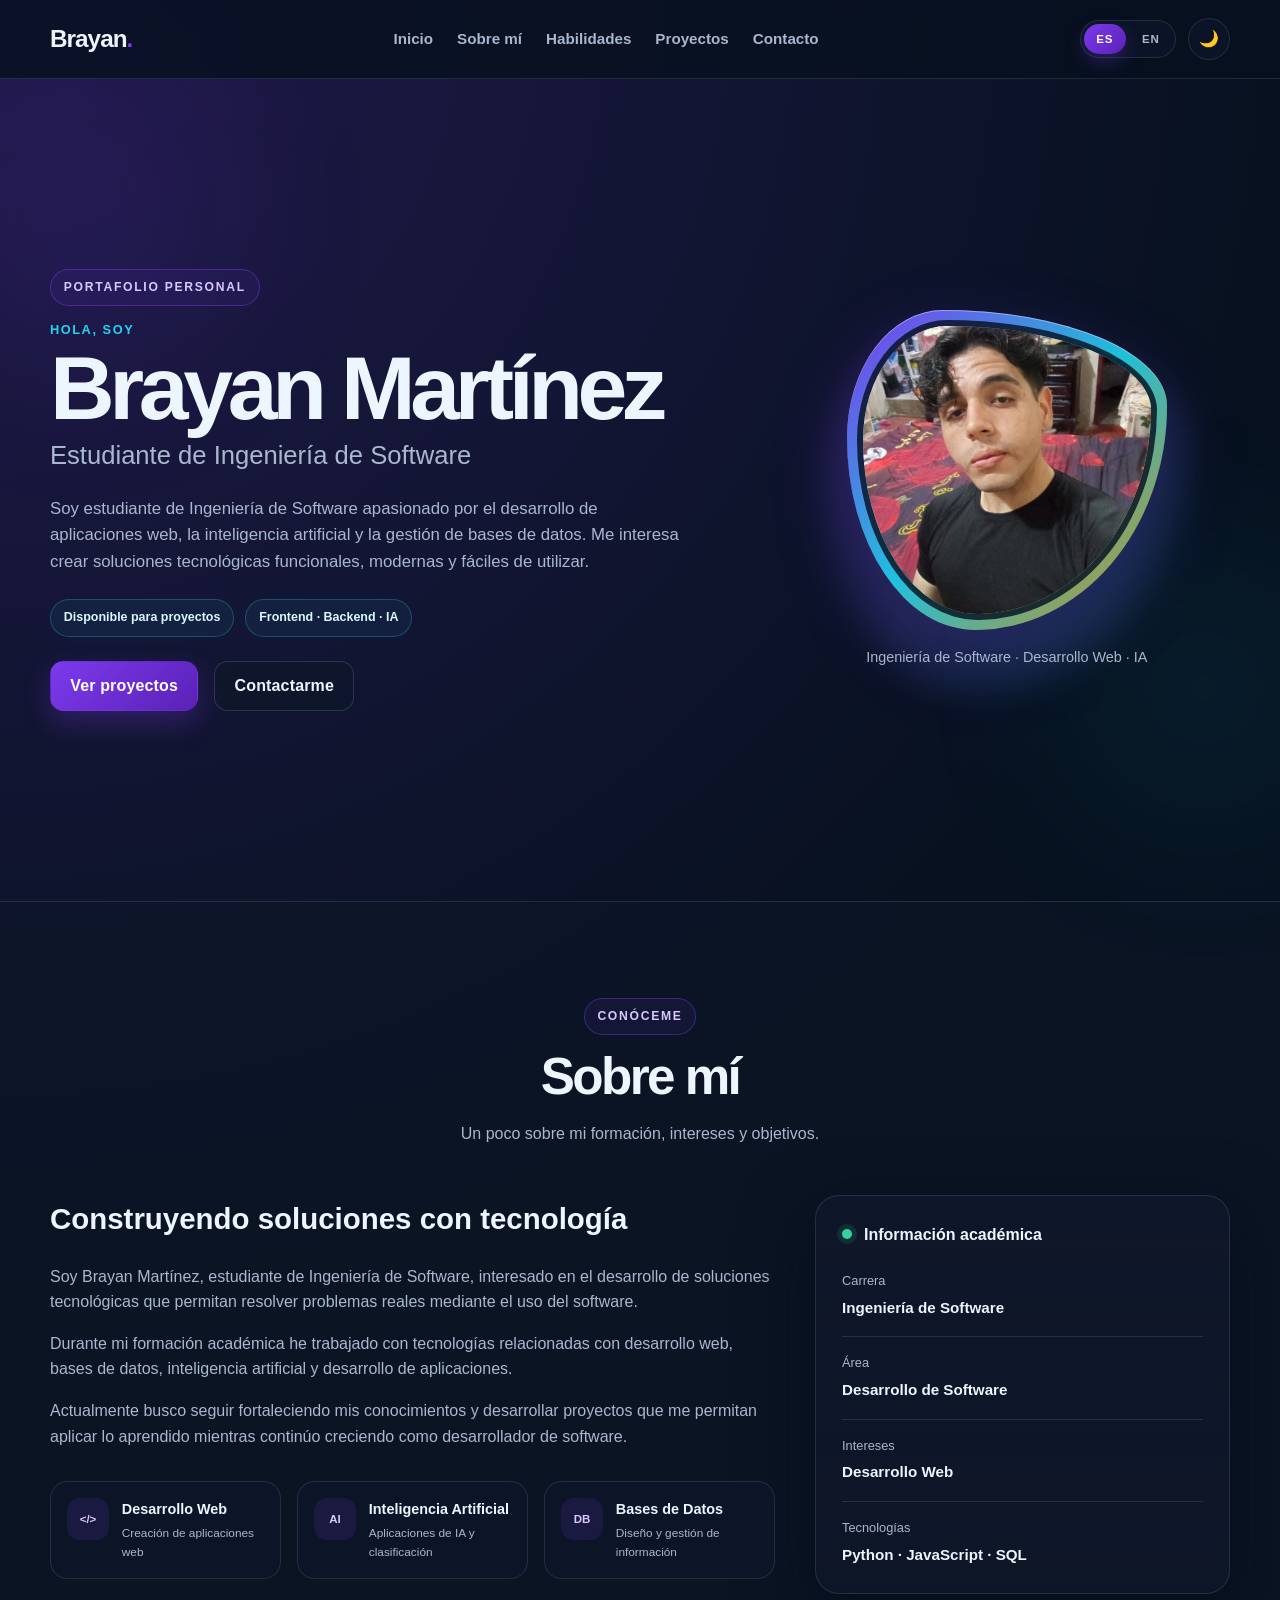
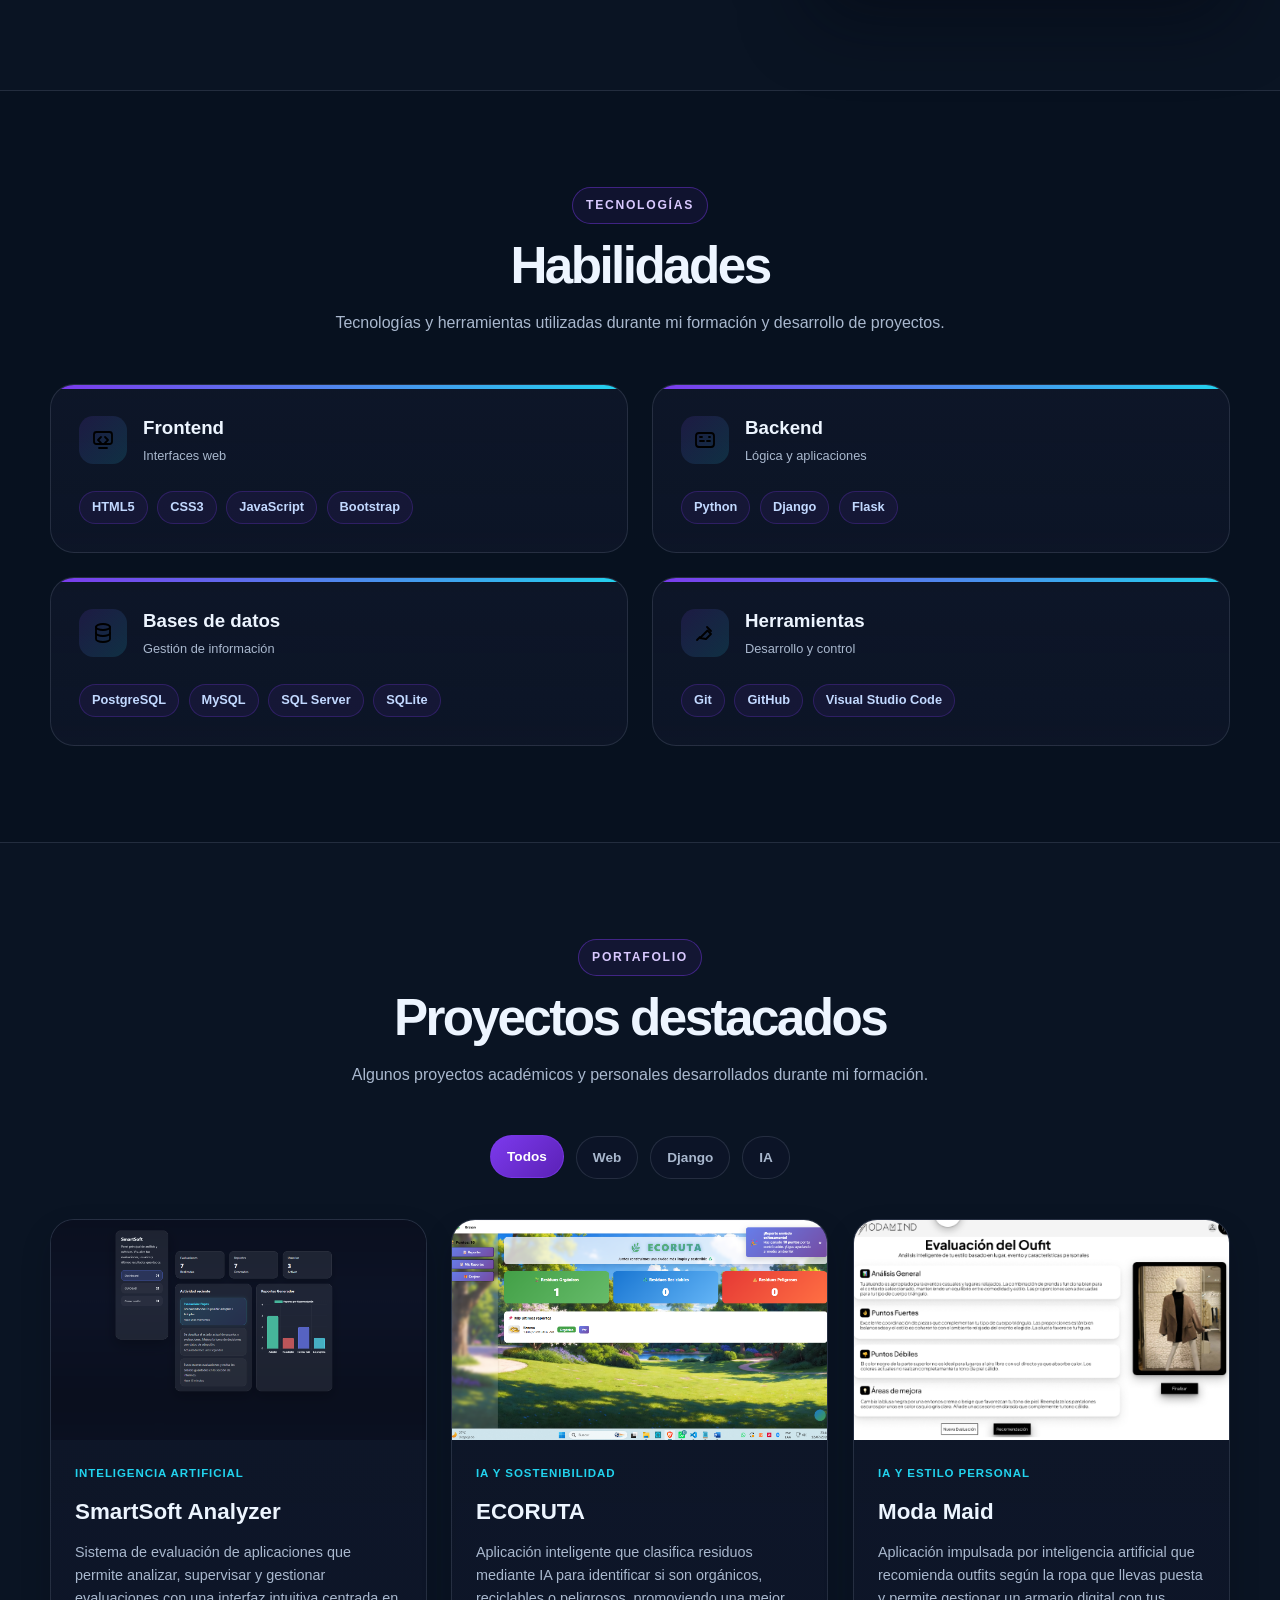
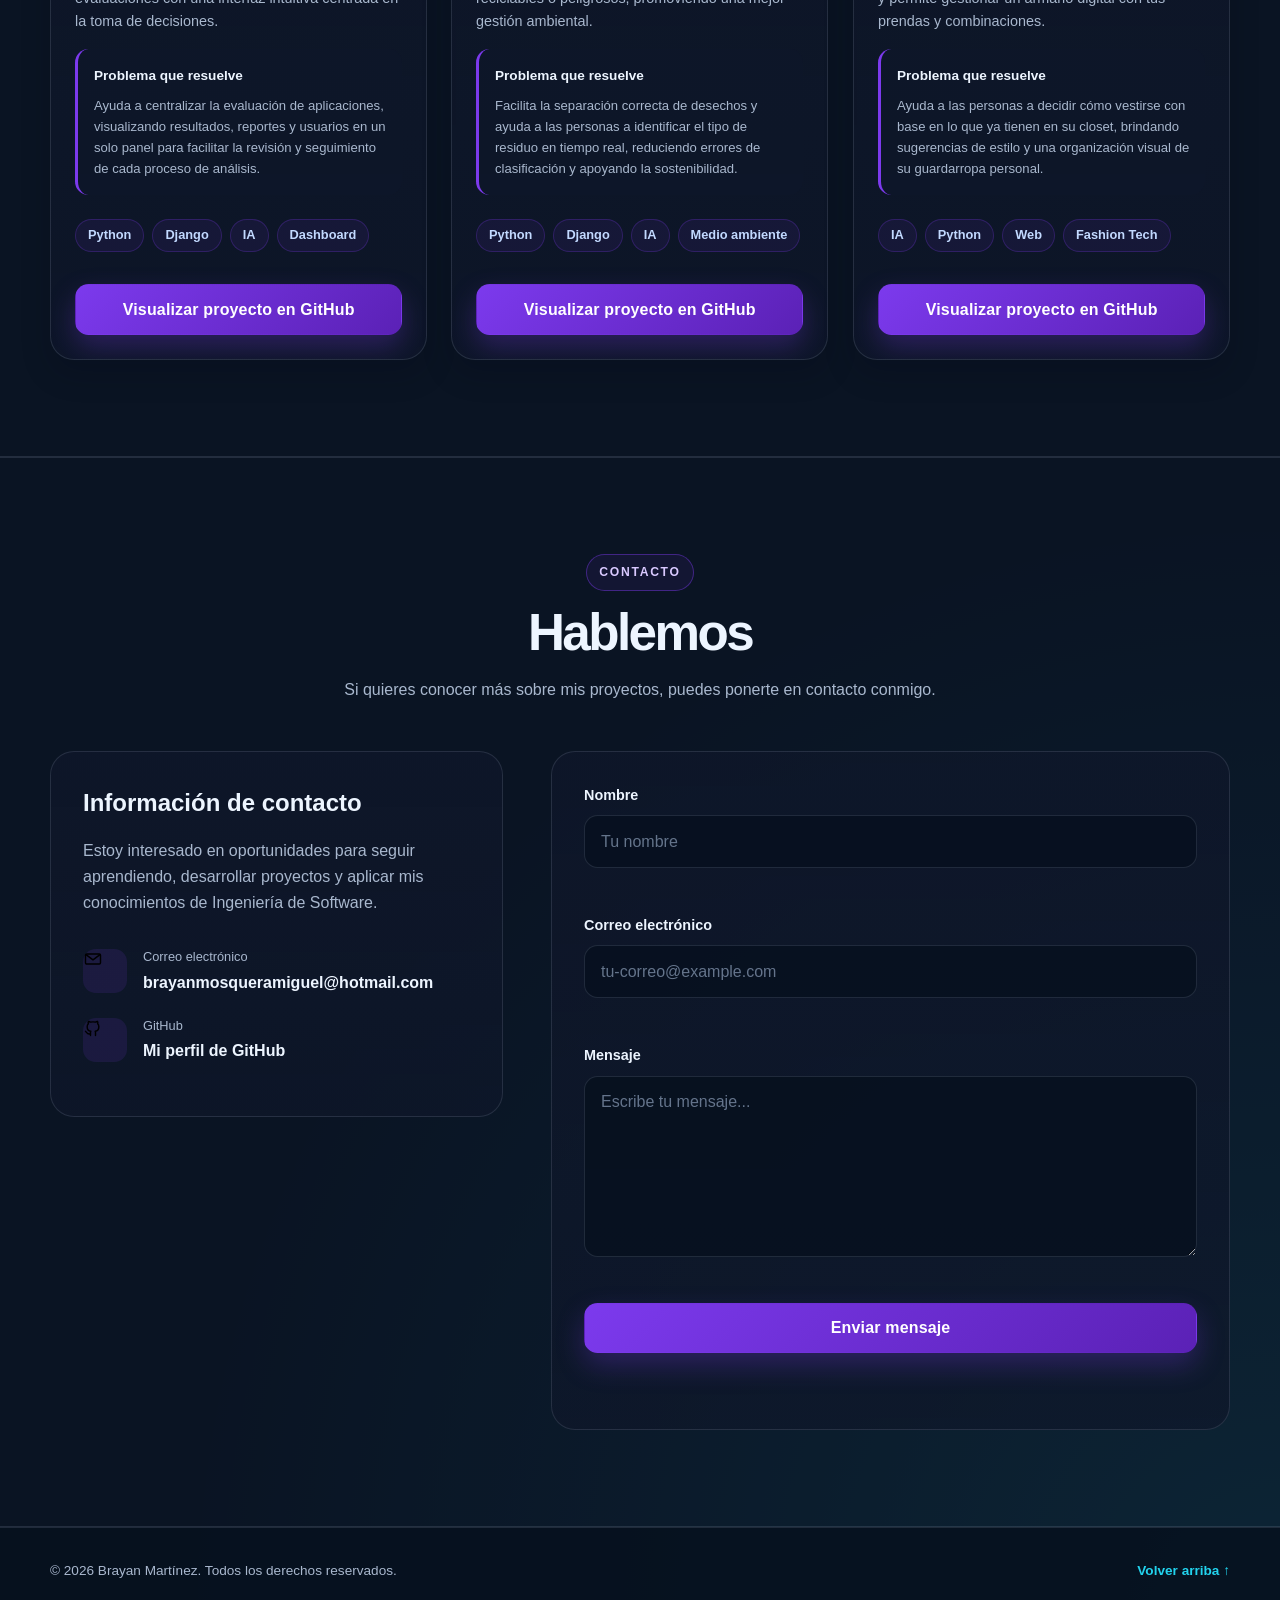
==== commit d3603187: "creacion de icones ,ingles y español, mejora en UX port para dispositivos moviles" ====
--- a/mi_portafolio/index.html
+++ b/mi_portafolio/index.html
@@ -28,10 +28,6 @@
 </head>
 
 <body>
-
-    <!-- =========================
-         HEADER / NAVEGACIÓN
-    ========================== -->
     <header class="header">
 
         <div class="container navbar">
@@ -65,40 +61,43 @@
                     class="nav-list"
                 >
                     <li>
-                        <a href="#inicio">Inicio</a>
+                        <a href="#inicio" data-i18n="nav.home">Inicio</a>
                     </li>
 
                     <li>
-                        <a href="#sobre-mi">Sobre mí</a>
+                        <a href="#sobre-mi" data-i18n="nav.about">Sobre mí</a>
                     </li>
 
                     <li>
-                        <a href="#skills">Habilidades</a>
+                        <a href="#skills" data-i18n="nav.skills">Habilidades</a>
                     </li>
 
                     <li>
-                        <a href="#proyectos">Proyectos</a>
+                        <a href="#proyectos" data-i18n="nav.projects">Proyectos</a>
                     </li>
 
                     <li>
-                        <a href="#design-system">Design System</a>
-                    </li>
-
-                    <li>
-                        <a href="#contacto">Contacto</a>
+                        <a href="#contacto" data-i18n="nav.contact">Contacto</a>
                     </li>
                 </ul>
 
             </nav>
 
-            <button
-                id="theme-toggle"
-                class="theme-toggle"
-                type="button"
-                aria-label="Cambiar a modo claro"
-            >
-                🌙
-            </button>
+            <div class="toolbar-actions">
+                <div class="lang-switch" aria-label="Selector de idioma">
+                    <button class="lang-btn active" type="button" data-lang="es" aria-label="Cambiar a español">ES</button>
+                    <button class="lang-btn" type="button" data-lang="en" aria-label="Switch to English">EN</button>
+                </div>
+
+                <button
+                    id="theme-toggle"
+                    class="theme-toggle"
+                    type="button"
+                    aria-label="Cambiar a modo claro"
+                >
+                    🌙
+                </button>
+            </div>
 
         </div>
 
@@ -106,10 +105,6 @@
 
 
     <main>
-
-        <!-- =========================
-             INICIO
-        ========================== -->
         <section
             id="inicio"
             class="hero section"
@@ -119,11 +114,11 @@
 
                 <div class="hero-text">
 
-                    <span class="section-tag">
+                    <span class="section-tag" data-i18n="hero.tag">
                         PORTAFOLIO PERSONAL
                     </span>
 
-                    <p class="hero-greeting">
+                    <p class="hero-greeting" data-i18n="hero.greeting">
                         Hola, soy
                     </p>
 
@@ -131,11 +126,11 @@
                         Brayan Martínez
                     </h1>
 
-                    <h2>
+                    <h2 data-i18n="hero.subtitle">
                         Estudiante de Ingeniería de Software
                     </h2>
 
-                    <p class="hero-description">
+                    <p class="hero-description" data-i18n="hero.description">
                         Soy estudiante de Ingeniería de Software apasionado
                         por el desarrollo de aplicaciones web, la inteligencia
                         artificial y la gestión de bases de datos. Me interesa
@@ -144,8 +139,8 @@
                     </p>
 
                     <div class="hero-meta" aria-label="Información rápida">
-                        <span>Disponible para proyectos</span>
-                        <span>Frontend · Backend · IA</span>
+                        <span data-i18n="hero.meta.one">Disponible para proyectos</span>
+                        <span data-i18n="hero.meta.two">Frontend · Backend · IA</span>
                     </div>
 
                     <div class="hero-actions">
@@ -153,6 +148,7 @@
                         <a
                             href="#proyectos"
                             class="btn btn-primary"
+                            data-i18n="hero.button.primary"
                         >
                             Ver proyectos
                         </a>
@@ -160,6 +156,7 @@
                         <a
                             href="#contacto"
                             class="btn btn-secondary"
+                            data-i18n="hero.button.secondary"
                         >
                             Contactarme
                         </a>
@@ -174,8 +171,8 @@
                     <div class="profile-image-wrapper">
 
                         <img
-                            src="img/perfil.svg"
-                            alt="Ilustración de Brayan Martínez"
+                            src="img/Perfil.png"
+                            alt="Foto de Brayan Martínez"
                         >
 
                     </div>
@@ -190,10 +187,6 @@
 
         </section>
 
-
-        <!-- =========================
-             SOBRE MÍ
-        ========================== -->
         <section
             id="sobre-mi"
             class="section section-alt"
@@ -375,10 +368,6 @@
 
         </section>
 
-
-        <!-- =========================
-             HABILIDADES
-        ========================== -->
         <section
             id="skills"
             class="section"
@@ -406,12 +395,11 @@
 
                 <div class="skills-grid">
 
-                    <!-- FRONTEND -->
                     <article class="skill-category">
 
                         <div class="skill-category-header">
                             <span class="category-icon">
-                                &lt;/&gt;
+                                <img src="icon/frontend.svg" alt="Icono frontend" width="24" height="24">
                             </span>
 
                             <div>
@@ -448,12 +436,11 @@
                     </article>
 
 
-                    <!-- BACKEND -->
                     <article class="skill-category">
 
                         <div class="skill-category-header">
                             <span class="category-icon">
-                                &lt;_&gt;
+                                <img src="icon/backend.svg" alt="Icono backend" width="24" height="24">
                             </span>
 
                             <div>
@@ -486,12 +473,11 @@
                     </article>
 
 
-                    <!-- BASES DE DATOS -->
                     <article class="skill-category">
 
                         <div class="skill-category-header">
                             <span class="category-icon">
-                                DB
+                                <img src="icon/database.svg" alt="Icono de bases de datos" width="24" height="24">
                             </span>
 
                             <div>
@@ -528,12 +514,11 @@
                     </article>
 
 
-                    <!-- HERRAMIENTAS -->
                     <article class="skill-category">
 
                         <div class="skill-category-header">
                             <span class="category-icon">
-                                ⚙
+                                <img src="icon/tools.svg" alt="Icono de herramientas" width="24" height="24">
                             </span>
 
                             <div>
@@ -571,10 +556,6 @@
 
         </section>
 
-
-        <!-- =========================
-             PROYECTOS
-        ========================== -->
         <section
             id="proyectos"
             class="section section-alt"
@@ -600,7 +581,6 @@
                 </div>
 
 
-                <!-- FILTROS -->
                 <div
                     class="project-filters"
                     aria-label="Filtrar proyectos"
@@ -643,7 +623,6 @@
 
                 <div class="projects-grid">
 
-                    <!-- PROYECTO 1 -->
                     <article
                         class="project-card"
                         data-category="ia django"
@@ -652,8 +631,8 @@
                         <figure class="project-image">
 
                             <img
-                                src="img/proyecto-1.svg"
-                                alt="Ilustración del proyecto BananoTech IA"
+                                src="img/Proyecto1.png"
+                                alt="Dashboard de SmartSoft Analyzer"
                             >
 
                         </figure>
@@ -666,13 +645,13 @@
                             </span>
 
                             <h3>
-                                BananoTech IA
+                                SmartSoft Analyzer
                             </h3>
 
                             <p>
-                                Aplicativo web orientado a la clasificación
-                                del banano destinado a exportación y consumo
-                                local mediante Inteligencia Artificial.
+                                Sistema de evaluación de aplicaciones que permite
+                                analizar, supervisar y gestionar evaluaciones con
+                                una interfaz intuitiva centrada en la toma de decisiones.
                             </p>
 
 
@@ -683,10 +662,10 @@
                                 </strong>
 
                                 <p>
-                                    Busca facilitar la clasificación del
-                                    banano mediante una aplicación web que
-                                    utiliza inteligencia artificial para
-                                    apoyar el análisis y la toma de decisiones.
+                                    Ayuda a centralizar la evaluación de aplicaciones,
+                                    visualizando resultados, reportes y usuarios en un
+                                    solo panel para facilitar la revisión y seguimiento
+                                    de cada proceso de análisis.
                                 </p>
 
                             </div>
@@ -707,7 +686,7 @@
                                 </span>
 
                                 <span class="skill-badge">
-                                    PostgreSQL
+                                    Dashboard
                                 </span>
 
                             </div>
@@ -716,21 +695,14 @@
                             <div class="project-links">
 
                                 <a
-                                    href="#"
+                                    href="https://github.com/BrayanMartinez67/SmartSoft-Analyzer"
                                     class="btn btn-primary"
                                     target="_blank"
                                     rel="noopener noreferrer"
                                 >
-                                    GitHub
+                                    Visualizar proyecto en GitHub
                                 </a>
 
-                                <a
-                                    href="#"
-                                    class="btn btn-secondary"
-                                >
-                                    Ver proyecto
-                                </a>
-
                             </div>
 
                         </div>
@@ -738,17 +710,16 @@
                     </article>
 
 
-                    <!-- PROYECTO 2 -->
                     <article
                         class="project-card"
-                        data-category="web django"
+                        data-category="web django ia"
                     >
 
                         <figure class="project-image">
 
                             <img
-                                src="img/proyecto-2.svg"
-                                alt="Ilustración del sistema de gestión médica"
+                                src="img/Proyecto2.png"
+                                alt="Interfaz de ECORUTA"
                             >
 
                         </figure>
@@ -757,17 +728,17 @@
                         <div class="project-content">
 
                             <span class="project-category">
-                                Desarrollo Web
+                                IA y Sostenibilidad
                             </span>
 
                             <h3>
-                                Sistema de Gestión Médica
+                                ECORUTA
                             </h3>
 
                             <p>
-                                Aplicación web para gestionar información
-                                de pacientes, médicos, citas, atenciones
-                                y exámenes médicos.
+                                Aplicación inteligente que clasifica residuos mediante IA
+                                para identificar si son orgánicos, reciclables o peligrosos,
+                                promoviendo una mejor gestión ambiental.
                             </p>
 
 
@@ -778,10 +749,9 @@
                                 </strong>
 
                                 <p>
-                                    Permite organizar la información de
-                                    pacientes, médicos, citas y atenciones,
-                                    facilitando la consulta y administración
-                                    de los registros.
+                                    Facilita la separación correcta de desechos y ayuda a
+                                    las personas a identificar el tipo de residuo en tiempo real,
+                                    reduciendo errores de clasificación y apoyando la sostenibilidad.
                                 </p>
 
                             </div>
@@ -798,11 +768,11 @@
                                 </span>
 
                                 <span class="skill-badge">
-                                    SQLite
+                                    IA
                                 </span>
 
                                 <span class="skill-badge">
-                                    Bootstrap
+                                    Medio ambiente
                                 </span>
 
                             </div>
@@ -811,21 +781,14 @@
                             <div class="project-links">
 
                                 <a
-                                    href="#"
+                                    href="https://github.com/BrayanMartinez67/ECURUTA"
                                     class="btn btn-primary"
                                     target="_blank"
                                     rel="noopener noreferrer"
                                 >
-                                    GitHub
+                                    Visualizar proyecto en GitHub
                                 </a>
 
-                                <a
-                                    href="#"
-                                    class="btn btn-secondary"
-                                >
-                                    Ver proyecto
-                                </a>
-
                             </div>
 
                         </div>
@@ -833,17 +796,16 @@
                     </article>
 
 
-                    <!-- PROYECTO 3 -->
                     <article
                         class="project-card"
-                        data-category="web django"
+                        data-category="web ia"
                     >
 
                         <figure class="project-image">
 
                             <img
-                                src="img/proyecto-3.svg"
-                                alt="Ilustración del sistema de gestión académica"
+                                src="img/Proyecto%203.png"
+                                alt="Ilustración de Moda Maid"
                             >
 
                         </figure>
@@ -852,17 +814,17 @@
                         <div class="project-content">
 
                             <span class="project-category">
-                                Desarrollo Web
+                                IA y Estilo Personal
                             </span>
 
                             <h3>
-                                Sistema de Gestión Académica
+                                Moda Maid
                             </h3>
 
                             <p>
-                                Aplicación web para administrar períodos,
-                                profesores, estudiantes y calificaciones
-                                académicas.
+                                Aplicación impulsada por inteligencia artificial que recomienda
+                                outfits según la ropa que llevas puesta y permite gestionar un
+                                armario digital con tus prendas y combinaciones.
                             </p>
 
 
@@ -873,31 +835,30 @@
                                 </strong>
 
                                 <p>
-                                    Facilita la administración de períodos
-                                    académicos, profesores, estudiantes y
-                                    calificaciones mediante información
-                                    centralizada.
+                                    Ayuda a las personas a decidir cómo vestirse con base en lo
+                                    que ya tienen en su closet, brindando sugerencias de estilo y
+                                    una organización visual de su guardarropa personal.
                                 </p>
 
                             </div>
 
 
                             <div class="project-technologies">
+
+                                <span class="skill-badge">
+                                    IA
+                                </span>
 
                                 <span class="skill-badge">
                                     Python
                                 </span>
 
                                 <span class="skill-badge">
-                                    Django
+                                    Web
                                 </span>
 
                                 <span class="skill-badge">
-                                    SQLite
-                                </span>
-
-                                <span class="skill-badge">
-                                    JavaScript
+                                    Fashion Tech
                                 </span>
 
                             </div>
@@ -906,21 +867,14 @@
                             <div class="project-links">
 
                                 <a
-                                    href="#"
+                                    href="https://github.com/BrayanMartinez67/Moda-Maind_Martinez_Guerrero_Ledesma"
                                     class="btn btn-primary"
                                     target="_blank"
                                     rel="noopener noreferrer"
                                 >
-                                    GitHub
+                                    Visualizar proyecto en GitHub
                                 </a>
 
-                                <a
-                                    href="#"
-                                    class="btn btn-secondary"
-                                >
-                                    Ver proyecto
-                                </a>
-
                             </div>
 
                         </div>
@@ -932,378 +886,6 @@
             </div>
 
         </section>
-
-
-        <!-- =========================
-             DESIGN SYSTEM
-        ========================== -->
-        <section
-            id="design-system"
-            class="section"
-        >
-
-            <div class="container">
-
-                <div class="section-header">
-
-                    <span class="section-tag">
-                        DESIGN SYSTEM
-                    </span>
-
-                    <h2>
-                        Sistema de diseño
-                    </h2>
-
-                    <p>
-                        Elementos visuales y componentes reutilizables
-                        utilizados en este portafolio.
-                    </p>
-
-                </div>
-
-
-                <!-- COLORES -->
-                <article class="design-block">
-
-                    <div class="design-block-header">
-                        <h3>
-                            Paleta de colores
-                        </h3>
-
-                        <p>
-                            Colores principales utilizados en la interfaz.
-                        </p>
-                    </div>
-
-
-                    <div class="color-grid">
-
-                        <div class="color-card">
-
-                            <div
-                                class="color-preview color-primary"
-                            ></div>
-
-                            <strong>
-                                Primary
-                            </strong>
-
-                            <span>
-                                #2563EB
-                            </span>
-
-                        </div>
-
-
-                        <div class="color-card">
-
-                            <div
-                                class="color-preview color-primary-dark"
-                            ></div>
-
-                            <strong>
-                                Primary Dark
-                            </strong>
-
-                            <span>
-                                #1D4ED8
-                            </span>
-
-                        </div>
-
-
-                        <div class="color-card">
-
-                            <div
-                                class="color-preview color-secondary"
-                            ></div>
-
-                            <strong>
-                                Secondary
-                            </strong>
-
-                            <span>
-                                #7C3AED
-                            </span>
-
-                        </div>
-
-
-                        <div class="color-card">
-
-                            <div
-                                class="color-preview color-background"
-                            ></div>
-
-                            <strong>
-                                Background
-                            </strong>
-
-                            <span>
-                                #0F172A
-                            </span>
-
-                        </div>
-
-
-                        <div class="color-card">
-
-                            <div
-                                class="color-preview color-surface"
-                            ></div>
-
-                            <strong>
-                                Surface
-                            </strong>
-
-                            <span>
-                                #1E293B
-                            </span>
-
-                        </div>
-
-
-                        <div class="color-card">
-
-                            <div
-                                class="color-preview color-success"
-                            ></div>
-
-                            <strong>
-                                Success
-                            </strong>
-
-                            <span>
-                                #22C55E
-                            </span>
-
-                        </div>
-
-                    </div>
-
-                </article>
-
-
-                <!-- TIPOGRAFÍA -->
-                <article class="design-block">
-
-                    <div class="design-block-header">
-                        <h3>
-                            Tipografía
-                        </h3>
-
-                        <p>
-                            Jerarquía visual utilizada en el portafolio.
-                        </p>
-                    </div>
-
-
-                    <div class="typography-demo">
-
-                        <h1>
-                            Heading 1
-                        </h1>
-
-                        <h2>
-                            Heading 2
-                        </h2>
-
-                        <h3>
-                            Heading 3
-                        </h3>
-
-                        <p>
-                            Este es un ejemplo de texto normal utilizado
-                            para contenido descriptivo.
-                        </p>
-
-                        <p class="text-muted">
-                            Este es un texto secundario con menor contraste.
-                        </p>
-
-                        <a href="#contacto">
-                            Ejemplo de enlace
-                        </a>
-
-                    </div>
-
-                </article>
-
-
-                <!-- ESPACIADO -->
-                <article class="design-block">
-
-                    <div class="design-block-header">
-
-                        <h3>
-                            Escala de espaciado
-                        </h3>
-
-                        <p>
-                            Sistema de separación utilizado para mantener
-                            consistencia visual.
-                        </p>
-
-                    </div>
-
-
-                    <div class="spacing-demo">
-
-                        <div class="spacing-item">
-                            <span>XS</span>
-                            <div class="spacing-box spacing-xs"></div>
-                            <small>0.25rem</small>
-                        </div>
-
-                        <div class="spacing-item">
-                            <span>SM</span>
-                            <div class="spacing-box spacing-sm"></div>
-                            <small>0.5rem</small>
-                        </div>
-
-                        <div class="spacing-item">
-                            <span>MD</span>
-                            <div class="spacing-box spacing-md"></div>
-                            <small>1rem</small>
-                        </div>
-
-                        <div class="spacing-item">
-                            <span>LG</span>
-                            <div class="spacing-box spacing-lg"></div>
-                            <small>2rem</small>
-                        </div>
-
-                        <div class="spacing-item">
-                            <span>XL</span>
-                            <div class="spacing-box spacing-xl"></div>
-                            <small>4rem</small>
-                        </div>
-
-                    </div>
-
-                </article>
-
-
-                <!-- COMPONENTES -->
-                <article class="design-block">
-
-                    <div class="design-block-header">
-
-                        <h3>
-                            Componentes reutilizables
-                        </h3>
-
-                        <p>
-                            Componentes utilizados en diferentes partes
-                            del portafolio.
-                        </p>
-
-                    </div>
-
-
-                    <div class="components-demo">
-
-                        <div class="component-example">
-
-                            <h4>
-                                Botones
-                            </h4>
-
-                            <div class="component-row">
-
-                                <button
-                                    class="btn btn-primary"
-                                    type="button"
-                                >
-                                    Botón primario
-                                </button>
-
-                                <button
-                                    class="btn btn-secondary"
-                                    type="button"
-                                >
-                                    Botón secundario
-                                </button>
-
-                            </div>
-
-                        </div>
-
-
-                        <div class="component-example">
-
-                            <h4>
-                                Skill Badge
-                            </h4>
-
-                            <div class="component-row">
-
-                                <span class="skill-badge">
-                                    JavaScript
-                                </span>
-
-                                <span class="skill-badge">
-                                    Python
-                                </span>
-
-                                <span class="skill-badge">
-                                    Django
-                                </span>
-
-                            </div>
-
-                        </div>
-
-
-                        <div class="component-example">
-
-                            <h4>
-                                Input
-                            </h4>
-
-                            <label for="demo-input">
-                                Nombre
-                            </label>
-
-                            <input
-                                type="text"
-                                id="demo-input"
-                                placeholder="Escribe tu nombre"
-                            >
-
-                        </div>
-
-
-                        <div class="component-example">
-
-                            <h4>
-                                Textarea
-                            </h4>
-
-                            <label for="demo-textarea">
-                                Mensaje
-                            </label>
-
-                            <textarea
-                                id="demo-textarea"
-                                rows="4"
-                                placeholder="Escribe un mensaje"
-                            ></textarea>
-
-                        </div>
-
-                    </div>
-
-                </article>
-
-            </div>
-
-        </section>
-
-
-        <!-- =========================
-             CONTACTO
-        ========================== -->
         <section
             id="contacto"
             class="section section-alt"
@@ -1331,7 +913,6 @@
 
                 <div class="contact-grid">
 
-                    <!-- INFORMACIÓN -->
                     <aside class="contact-info">
 
                         <h3>
@@ -1348,7 +929,7 @@
                         <div class="contact-item">
 
                             <span class="contact-icon">
-                                @
+                                <img src="icon/email.svg" alt="Correo electrónico" width="20" height="20">
                             </span>
 
                             <div>
@@ -1357,8 +938,8 @@
                                     Correo electrónico
                                 </span>
 
-                                <a href="mailto:tu-correo@example.com">
-                                    tu-correo@example.com
+                                <a href="mailto:brayanmosqueramiguel@hotmail.com">
+                                    brayanmosqueramiguel@hotmail.com
                                 </a>
 
                             </div>
@@ -1369,7 +950,7 @@
                         <div class="contact-item">
 
                             <span class="contact-icon">
-                                GH
+                                <img src="icon/github.svg" alt="GitHub" width="20" height="20">
                             </span>
 
                             <div>
@@ -1379,7 +960,7 @@
                                 </span>
 
                                 <a
-                                    href="#"
+                                    href="https://github.com/BrayanMartinez67"
                                     target="_blank"
                                     rel="noopener noreferrer"
                                 >
@@ -1393,7 +974,6 @@
                     </aside>
 
 
-                    <!-- FORMULARIO -->
                     <div class="contact-form-wrapper">
 
                         <form
@@ -1497,10 +1077,6 @@
 
     </main>
 
-
-    <!-- =========================
-         FOOTER
-    ========================== -->
     <footer class="footer">
 
         <div class="container footer-content">
@@ -1517,8 +1093,6 @@
 
     </footer>
 
-
-    <!-- BOTÓN VOLVER ARRIBA -->
     <button
         id="back-to-top"
         class="back-to-top"
@@ -1534,4 +1108,3 @@
 </body>
 
 </html>
-```
--- a/mi_portafolio/css/styles.css
+++ b/mi_portafolio/css/styles.css
@@ -49,6 +49,16 @@
 button, input, textarea { font: inherit; }
 button { cursor: pointer; }
 :focus-visible { outline: 3px solid var(--secondary); outline-offset: 3px; }
+.reveal {
+  opacity: 0;
+  transform: translateY(28px);
+  transition: opacity 0.7s ease, transform 0.7s ease, box-shadow 0.35s ease;
+  will-change: transform, opacity;
+}
+.reveal.visible {
+  opacity: 1;
+  transform: translateY(0);
+}
 .container { width: min(100% - 2rem, var(--container)); margin-inline: auto; }
 .section { padding: 6rem 0; }
 .section-alt { background: rgba(15, 23, 42, 0.52); border-top: 1px solid var(--border); border-bottom: 1px solid var(--border); }
@@ -84,6 +94,18 @@
 .nav-list a:hover { color: var(--text); }
 .nav-list a:hover::after { width: 100%; }
 .menu-toggle { display: none; border: 0; background: transparent; color: var(--text); font-size: 1.5rem; }
+.toolbar-actions {
+  display: flex; align-items: center; gap: 0.75rem;
+}
+.lang-switch {
+  display: inline-flex; align-items: center; gap: 0.25rem; padding: 0.2rem; border: 1px solid var(--border); border-radius: 999px; background: rgba(15, 23, 42, 0.7);
+}
+.lang-btn {
+  min-width: 42px; height: 30px; padding: 0 0.7rem; border: 0; border-radius: 999px; background: transparent; color: var(--muted); font-size: 0.72rem; font-weight: 800; letter-spacing: 0.08em; transition: all 0.25s ease;
+}
+.lang-btn.active {
+  background: linear-gradient(135deg, var(--primary), var(--primary-strong)); color: #fff; box-shadow: 0 8px 18px rgba(124, 58, 237, 0.26);
+}
 .theme-toggle {
   width: 42px; height: 42px; display: grid; place-items: center; border: 1px solid var(--border); border-radius: 50%;
   background: rgba(15, 23, 42, 0.7); color: var(--text); transition: transform 0.28s ease, border-color 0.28s ease, box-shadow 0.28s ease;
@@ -112,25 +134,31 @@
 }
 .profile-image-wrapper {
   position: relative; z-index: 1; width: min(320px, 75vw); aspect-ratio: 1; margin-inline: auto; padding: 10px;
-  border-radius: 30% 70% 60% 40% / 40% 30% 70% 60%; background: linear-gradient(135deg, var(--primary), var(--secondary), var(--accent));
-  box-shadow: 0 30px 80px rgba(124, 58, 237, 0.22);
+  border-radius: 30% 70% 60% 40% / 40% 30% 70% 60%; background: linear-gradient(135deg, rgba(124,58,237,1), rgba(34,211,238,0.9), rgba(245,158,11,0.86));
+  box-shadow: 0 30px 80px rgba(124, 58, 237, 0.22), inset 0 1px 0 rgba(255,255,255,0.4);
+  animation: floatImage 7s ease-in-out infinite;
 }
 .profile-image-wrapper img {
-  width: 100%; height: 100%; object-fit: cover; border-radius: 30% 70% 60% 40% / 40% 30% 70% 60%; border: 6px solid rgba(7, 17, 31, 0.82);
+  width: 100%; height: 100%; object-fit: cover; border-radius: 30% 70% 60% 40% / 40% 30% 70% 60%; border: 6px solid rgba(7, 17, 31, 0.82); box-shadow: inset 0 0 0 1px rgba(255,255,255,0.32);
 }
 .hero-image figcaption { position: relative; z-index: 1; margin-top: 1rem; color: var(--muted); font-size: 0.9rem; }
 
 .btn {
-  display: inline-flex; align-items: center; justify-content: center; min-height: 46px; padding: 0.72rem 1.2rem;
+  position: relative; overflow: hidden; isolation: isolate; display: inline-flex; align-items: center; justify-content: center; min-height: 46px; padding: 0.72rem 1.2rem;
   border: 1px solid transparent; border-radius: var(--radius-sm); font-weight: 800; letter-spacing: 0.01em; transition: transform 0.28s ease, box-shadow 0.28s ease, background-color 0.28s ease, border-color 0.28s ease;
 }
+.btn::before {
+  content: ""; position: absolute; inset: 0; background: linear-gradient(120deg, transparent 15%, rgba(255,255,255,0.28), transparent 55%);
+  transform: translateX(-120%); transition: transform 0.7s ease;
+}
 .btn:hover { transform: translateY(-2px); }
+.btn:hover::before { transform: translateX(120%); }
 .btn-primary {
   background: linear-gradient(135deg, var(--primary), var(--primary-strong)); color: white; box-shadow: 0 12px 28px rgba(124, 58, 237, 0.28);
 }
 .btn-primary:hover { box-shadow: 0 16px 36px rgba(124, 58, 237, 0.38); }
-.btn-secondary { border-color: var(--border); background: rgba(15, 23, 42, 0.7); color: var(--text); }
-.btn-secondary:hover { border-color: rgba(124, 58, 237, 0.6); background: rgba(124, 58, 237, 0.08); }
+.btn-secondary { border-color: rgba(148, 163, 184, 0.22); background: rgba(15, 23, 42, 0.65); color: var(--text); }
+.btn-secondary:hover { border-color: rgba(124, 58, 237, 0.6); background: rgba(124, 58, 237, 0.08); box-shadow: 0 12px 26px rgba(124, 58, 237, 0.12); }
 
 .about-grid { display: grid; grid-template-columns: 1.4fr 0.8fr; gap: 2.5rem; align-items: start; }
 .about-text h3 { margin-bottom: 1.35rem; font-size: clamp(1.5rem, 2.3vw, 2rem); }
@@ -165,10 +193,13 @@
   background: linear-gradient(180deg, rgba(15, 23, 42, 0.82), rgba(15, 23, 42, 0.7)); transition: transform 0.28s ease, border-color 0.28s ease, box-shadow 0.28s ease; overflow: hidden;
 }
 .skill-category::before { content: ""; position: absolute; inset: 0 0 auto 0; height: 4px; background: linear-gradient(90deg, var(--primary), var(--secondary)); }
-.skill-category:hover { transform: translateY(-6px); border-color: rgba(124, 58, 237, 0.42); box-shadow: var(--shadow); }
+.skill-category:hover { transform: translateY(-6px); border-color: rgba(124, 58, 237, 0.42); box-shadow: 0 24px 50px rgba(124, 58, 237, 0.12); }
 .skill-category-header { display: flex; align-items: center; gap: 1rem; margin-bottom: 1.5rem; }
 .category-icon {
   width: 48px; height: 48px; display: grid; place-items: center; flex-shrink: 0; border-radius: 0.9rem; background: linear-gradient(135deg, rgba(124,58,237,0.14), rgba(34,211,238,0.14)); color: #d9c9ff; font-size: 0.8rem; font-weight: 800;
+}
+.category-icon img {
+  width: 24px; height: 24px; object-fit: contain; display: block;
 }
 .skill-category h3 { margin-bottom: 0.2rem; }
 .skill-category-header p { color: var(--muted); font-size: 0.8rem; }
@@ -190,8 +221,9 @@
 .project-card {
   display: flex; flex-direction: column; overflow: hidden; border: 1px solid var(--border); border-radius: var(--radius-lg);
   background: linear-gradient(180deg, rgba(15, 23, 42, 0.82), rgba(15, 23, 42, 0.7)); transition: transform 0.28s ease, border-color 0.28s ease, box-shadow 0.28s ease;
-}
-.project-card:hover { transform: translateY(-8px); border-color: rgba(124, 58, 237, 0.52); box-shadow: var(--shadow); }
+  box-shadow: 0 14px 30px rgba(2,6,23,0.18);
+}
+.project-card:hover { transform: translateY(-8px); border-color: rgba(124, 58, 237, 0.52); box-shadow: 0 26px 60px rgba(124, 58, 237, 0.18); }
 .project-image { height: 220px; overflow: hidden; background: rgba(15, 23, 42, 0.8); }
 .project-image img { width: 100%; height: 100%; object-fit: cover; transition: transform 0.55s ease; }
 .project-card:hover .project-image img { transform: scale(1.05); }
@@ -252,6 +284,9 @@
 .contact-info > p { margin-bottom: 2rem; color: var(--muted); }
 .contact-item { display: flex; align-items: center; gap: 1rem; margin-bottom: 1.25rem; }
 .contact-icon { width: 44px; height: 44px; display: grid; place-items: center; flex-shrink: 0; border-radius: 0.8rem; background: rgba(124, 58, 237, 0.12); color: #d9c9ff; font-size: 0.75rem; font-weight: 800; }
+.contact-icon img {
+  width: 20px; height: 20px; object-fit: contain; display: block;
+}
 .contact-item span { display: block; color: var(--muted); font-size: 0.8rem; }
 .contact-item a { display: inline-block; margin-top: 0.15rem; color: var(--text); font-weight: 700; word-break: break-word; }
 .contact-item a:hover { color: var(--primary); }
@@ -280,18 +315,52 @@
 .back-to-top.visible { opacity: 1; visibility: visible; transform: translateY(0); }
 
 body.light-theme {
-  --bg: #f5f7fb; --bg-alt: #eef4ff; --panel: rgba(255,255,255,0.9); --text: #0f172a; --muted: #475569; --border: rgba(148, 163, 184, 0.28);
-  background: radial-gradient(circle at top left, rgba(124, 58, 237, 0.15), transparent 24%), radial-gradient(circle at bottom right, rgba(34, 211, 238, 0.12), transparent 20%), var(--bg);
+  --bg: #f6f8fc; --bg-alt: #eef4ff; --panel: rgba(255,255,255,0.9); --text: #111827; --muted: #475569; --border: rgba(148, 163, 184, 0.35);
+  background: radial-gradient(circle at top left, rgba(124, 58, 237, 0.12), transparent 24%), radial-gradient(circle at bottom right, rgba(34, 211, 238, 0.12), transparent 20%), var(--bg);
 }
 body.light-theme .header { background: rgba(255,255,255,0.8); }
-body.light-theme .section-alt { background: rgba(241,245,249,0.8); }
+body.light-theme .section-alt { background: rgba(248,250,252,0.8); }
 body.light-theme .nav-list a { color: var(--muted); }
 body.light-theme .nav-list a:hover { color: var(--text); }
-body.light-theme .hero-meta span, body.light-theme .skill-badge, body.light-theme .highlight-icon { background: rgba(124,58,237,0.06); border-color: rgba(124,58,237,0.2); color: #4f46e5; }
-body.light-theme .project-problem, body.light-theme .highlight-item, body.light-theme .skill-category, body.light-theme .project-card, body.light-theme .design-block, body.light-theme .contact-info, body.light-theme .contact-form-wrapper { background: rgba(255,255,255,0.88); }
-body.light-theme .form-group input, body.light-theme .form-group textarea, body.light-theme .component-example input, body.light-theme .component-example textarea { background: #fff; color: #0f172a; }
+body.light-theme .section-tag,
+body.light-theme .hero-meta span,
+body.light-theme .skill-badge,
+body.light-theme .highlight-icon,
+body.light-theme .contact-icon,
+body.light-theme .lang-switch {
+  background: rgba(124,58,237,0.06); border-color: rgba(124,58,237,0.18); color: #3f3db6;
+}
+body.light-theme .project-problem,
+body.light-theme .highlight-item,
+body.light-theme .skill-category,
+body.light-theme .project-card,
+body.light-theme .design-block,
+body.light-theme .contact-info,
+body.light-theme .contact-form-wrapper,
+body.light-theme .about-card,
+body.light-theme .form-group input,
+body.light-theme .form-group textarea,
+body.light-theme .component-example input,
+body.light-theme .component-example textarea,
+body.light-theme .theme-toggle,
+body.light-theme .lang-switch {
+  background: rgba(255,255,255,0.94); color: var(--text); box-shadow: 0 10px 30px rgba(15, 23, 42, 0.06);
+}
+body.light-theme .project-problem { border-left-color: #7c3aed; }
+body.light-theme .btn-secondary { background: rgba(255,255,255,0.9); color: var(--text); }
+body.light-theme .form-group input, body.light-theme .form-group textarea, body.light-theme .component-example input, body.light-theme .component-example textarea { border-color: rgba(148,163,184,0.35); }
+body.light-theme .contact-item a { color: #111827; }
+body.light-theme .contact-item a:hover { color: #5b21b6; }
+body.light-theme .theme-toggle,
+body.light-theme .lang-switch { border-color: rgba(148,163,184,0.35); }
+body.light-theme .lang-btn { color: var(--muted); }
+body.light-theme .lang-btn.active { color: #fff; }
 
 @keyframes fadeUp { from { opacity: 0; transform: translateY(22px); } to { opacity: 1; transform: translateY(0); } }
+@keyframes floatImage {
+  0%, 100% { transform: translateY(0px); }
+  50% { transform: translateY(-8px); }
+}
 
 @media (max-width: 1000px) {
   .hero-content { gap: 3rem; }
